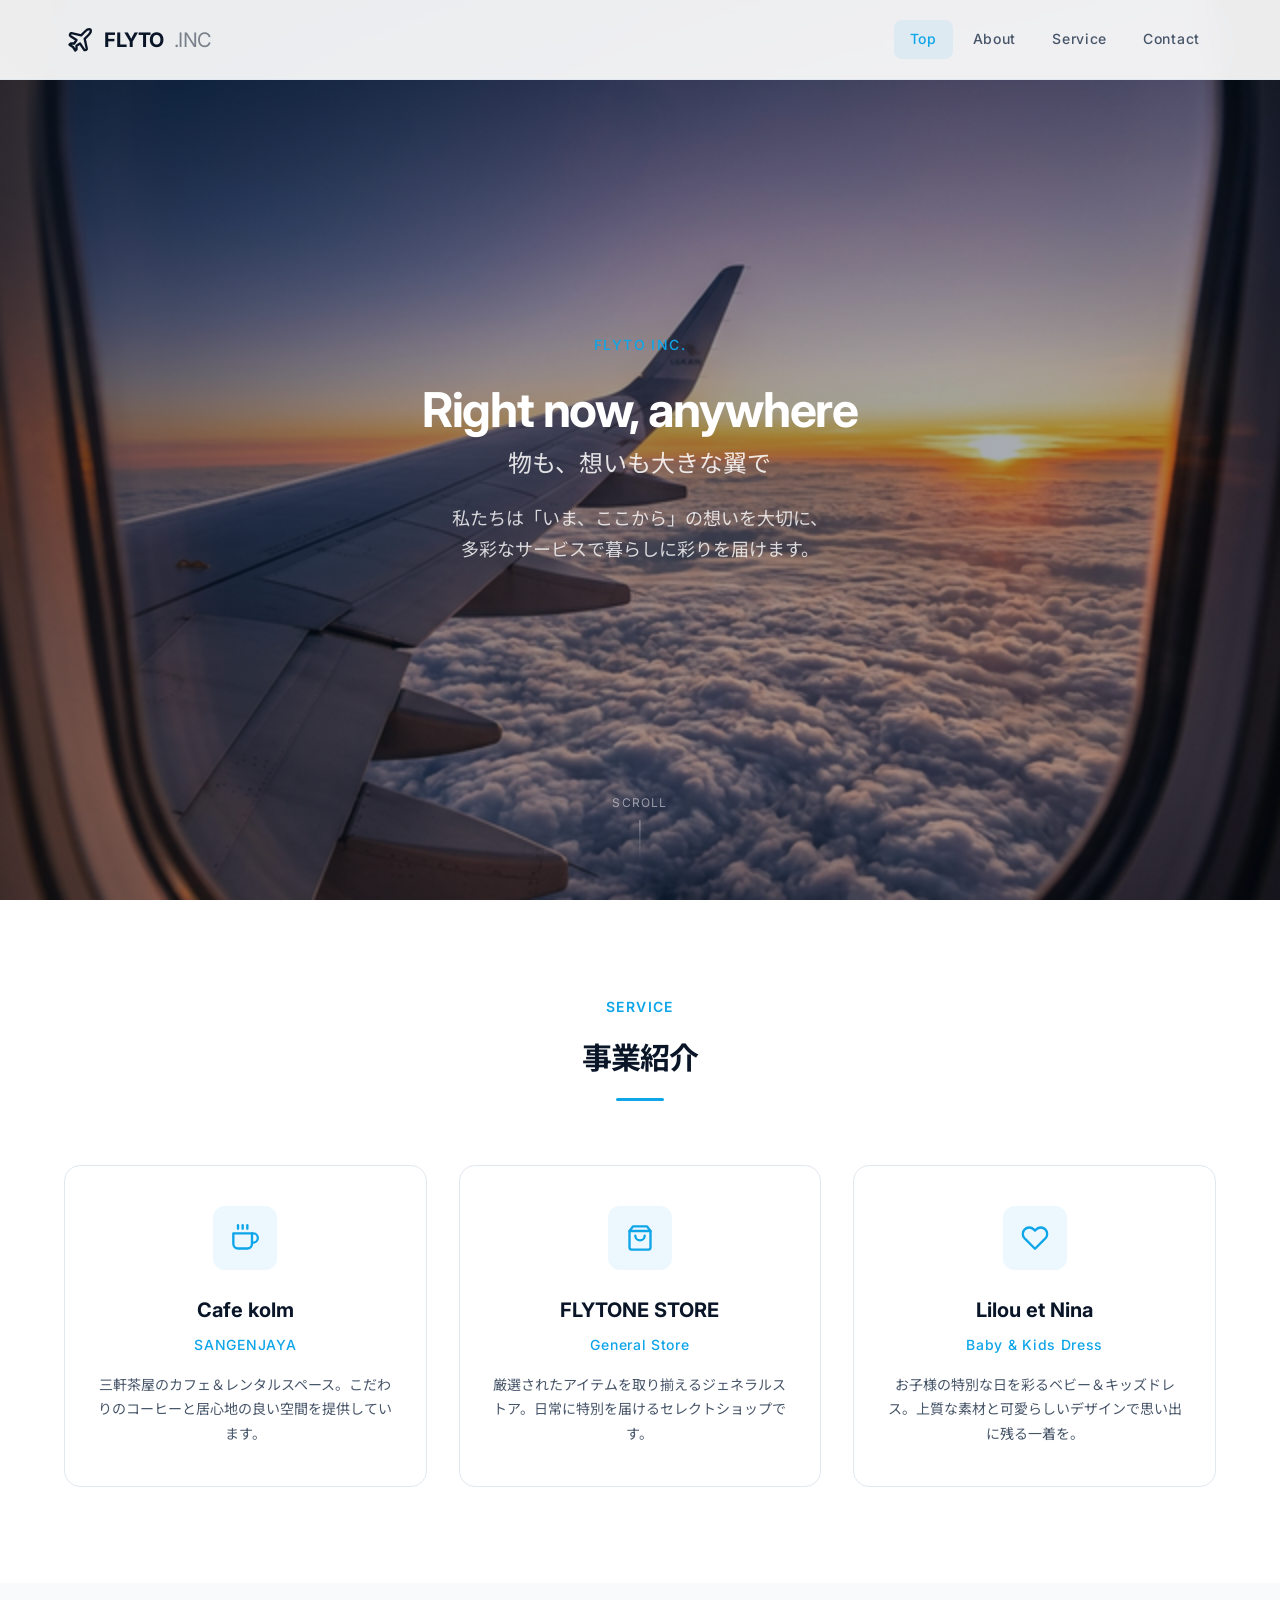
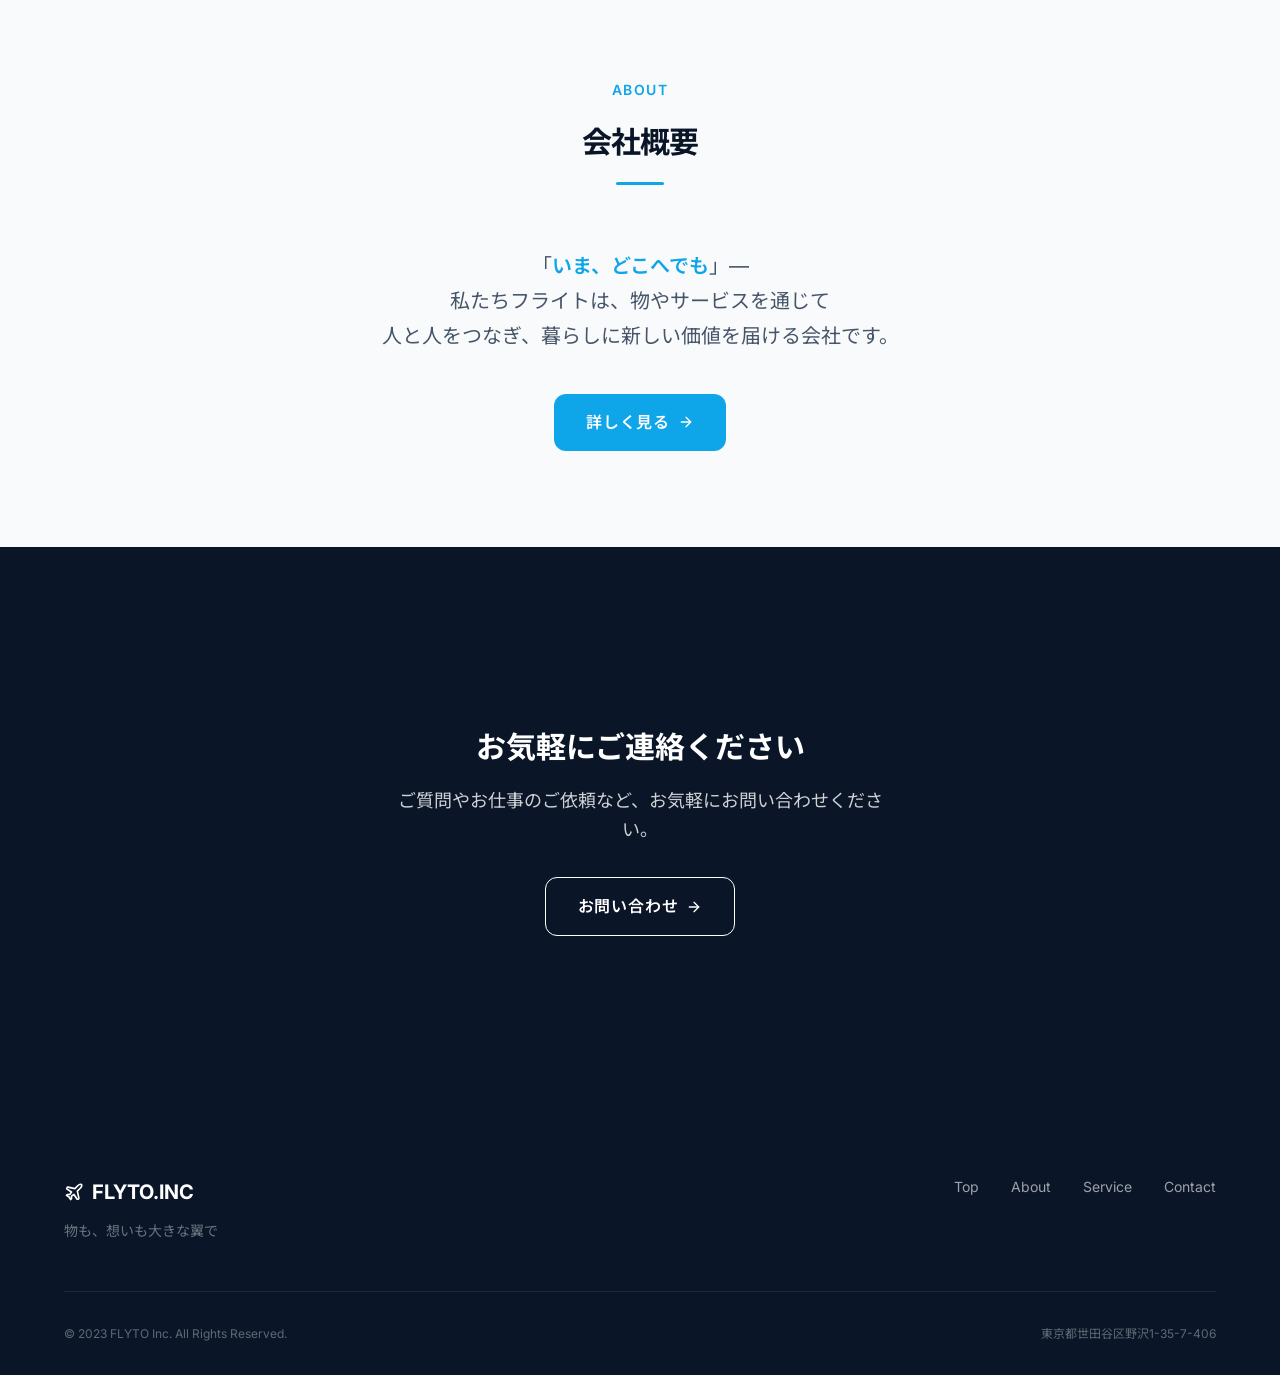
==== index.html @ f24187d3 "Initial commit: FLYTO Inc. corporate site renewal" ====
<!DOCTYPE html>
<html lang="ja">
<head>
  <meta charset="UTF-8">
  <meta name="viewport" content="width=device-width, initial-scale=1.0">
  <title>FLYTO Inc. | 物も、想いも大きな翼で</title>
  <meta name="description" content="株式会社フライト（FLYTO Inc.）の公式サイト。カフェ＆レンタルスペース、ジェネラルストア、ベビー＆キッズドレスなど多彩な事業を展開しています。">
  <meta property="og:title" content="FLYTO Inc. | 物も、想いも大きな翼で">
  <meta property="og:description" content="株式会社フライト（FLYTO Inc.）の公式サイト。多彩な事業を展開する東京のスタートアップ。">
  <meta property="og:type" content="website">
  <meta property="og:url" content="https://flyto.co.jp">
  <link rel="preconnect" href="https://fonts.googleapis.com">
  <link rel="preconnect" href="https://fonts.gstatic.com" crossorigin>
  <link href="https://fonts.googleapis.com/css2?family=Inter:wght@400;500;600;700&family=Noto+Sans+JP:wght@400;500;600;700&display=swap" rel="stylesheet">
  <link rel="stylesheet" href="css/style.css">
</head>
<body>
  <!-- ── Header ── -->
  <header class="header" id="header">
    <div class="header__inner">
      <a href="index.html" class="header__logo" aria-label="FLYTO Inc. ホーム">
        <span class="header__logo-icon">
          <svg viewBox="0 0 24 24" fill="none" stroke="currentColor" stroke-width="2" stroke-linecap="round" stroke-linejoin="round">
            <path d="M17.8 19.2L16 11l3.5-3.5C21 6 21.5 4 21 3c-1-.5-3 0-4.5 1.5L13 8 4.8 6.2c-.5-.1-.9.1-1.1.5l-.3.5c-.2.5-.1 1 .3 1.3L9 12l-2 3H4l-1 1 3 2 2 3 1-1v-3l3-2 3.5 5.3c.3.4.8.5 1.3.3l.5-.2c.4-.3.6-.7.5-1.2z"/>
          </svg>
        </span>
        FLYTO<span style="font-weight: 400; opacity: 0.5; margin-left: 2px">.INC</span>
      </a>
      <nav class="header__nav" id="headerNav">
        <a href="index.html" class="header__nav-link active">Top</a>
        <a href="about.html" class="header__nav-link">About</a>
        <a href="service.html" class="header__nav-link">Service</a>
        <a href="contact.html" class="header__nav-link">Contact</a>
      </nav>
      <button class="header__hamburger" id="hamburger" aria-label="メニューを開く">
        <span></span>
        <span></span>
        <span></span>
      </button>
    </div>
  </header>

  <!-- ── Mobile Nav ── -->
  <nav class="mobile-nav" id="mobileNav">
    <div class="mobile-nav__inner">
      <a href="index.html" class="mobile-nav__link">Top</a>
      <a href="about.html" class="mobile-nav__link">About</a>
      <a href="service.html" class="mobile-nav__link">Service</a>
      <a href="contact.html" class="mobile-nav__link">Contact</a>
    </div>
  </nav>

  <!-- ── Hero ── -->
  <section class="hero" id="hero">
    <div class="hero__bg" style="background-image: url('images/hero-bg.png')"></div>
    <div class="hero__content">
      <p class="hero__tagline">FLYTO Inc.</p>
      <h1 class="hero__title">
        Right now, anywhere
        <span class="hero__title-sub">物も、想いも大きな翼で</span>
      </h1>
      <p class="hero__description">
        私たちは「いま、ここから」の想いを大切に、<br>
        多彩なサービスで暮らしに彩りを届けます。
      </p>
    </div>
    <div class="hero__scroll-indicator">Scroll</div>
  </section>

  <!-- ── Services ── -->
  <section class="section" id="services">
    <div class="container">
      <div class="section-header reveal">
        <p class="section-header__label">Service</p>
        <h2 class="section-header__title">事業紹介</h2>
        <div class="section-header__divider"></div>
      </div>
      <div class="cards-grid">
        <div class="card reveal reveal-delay-1">
          <div class="card__icon">
            <svg viewBox="0 0 24 24" fill="none" stroke="currentColor" stroke-width="2" stroke-linecap="round" stroke-linejoin="round">
              <path d="M18 8h1a4 4 0 0 1 0 8h-1"/>
              <path d="M2 8h16v9a4 4 0 0 1-4 4H6a4 4 0 0 1-4-4V8z"/>
              <line x1="6" y1="1" x2="6" y2="4"/>
              <line x1="10" y1="1" x2="10" y2="4"/>
              <line x1="14" y1="1" x2="14" y2="4"/>
            </svg>
          </div>
          <h3 class="card__title">Cafe kolm</h3>
          <p class="card__subtitle">SANGENJAYA</p>
          <p class="card__description">三軒茶屋のカフェ＆レンタルスペース。こだわりのコーヒーと居心地の良い空間を提供しています。</p>
        </div>
        <div class="card reveal reveal-delay-2">
          <div class="card__icon">
            <svg viewBox="0 0 24 24" fill="none" stroke="currentColor" stroke-width="2" stroke-linecap="round" stroke-linejoin="round">
              <path d="M6 2L3 6v14a2 2 0 0 0 2 2h14a2 2 0 0 0 2-2V6l-3-4z"/>
              <line x1="3" y1="6" x2="21" y2="6"/>
              <path d="M16 10a4 4 0 0 1-8 0"/>
            </svg>
          </div>
          <h3 class="card__title">FLYTONE STORE</h3>
          <p class="card__subtitle">General Store</p>
          <p class="card__description">厳選されたアイテムを取り揃えるジェネラルストア。日常に特別を届けるセレクトショップです。</p>
        </div>
        <div class="card reveal reveal-delay-3">
          <div class="card__icon">
            <svg viewBox="0 0 24 24" fill="none" stroke="currentColor" stroke-width="2" stroke-linecap="round" stroke-linejoin="round">
              <path d="M20.84 4.61a5.5 5.5 0 0 0-7.78 0L12 5.67l-1.06-1.06a5.5 5.5 0 0 0-7.78 7.78l1.06 1.06L12 21.23l7.78-7.78 1.06-1.06a5.5 5.5 0 0 0 0-7.78z"/>
            </svg>
          </div>
          <h3 class="card__title">Lilou et Nina</h3>
          <p class="card__subtitle">Baby &amp; Kids Dress</p>
          <p class="card__description">お子様の特別な日を彩るベビー＆キッズドレス。上質な素材と可愛らしいデザインで思い出に残る一着を。</p>
        </div>
      </div>
    </div>
  </section>

  <!-- ── About Preview ── -->
  <section class="section section--alt" id="about-preview">
    <div class="container">
      <div class="section-header reveal">
        <p class="section-header__label">About</p>
        <h2 class="section-header__title">会社概要</h2>
        <div class="section-header__divider"></div>
      </div>
      <div class="mission reveal">
        <p class="mission__text">
          「<em>いま、どこへでも</em>」—<br>
          私たちフライトは、物やサービスを通じて<br>
          人と人をつなぎ、暮らしに新しい価値を届ける会社です。
        </p>
      </div>
      <div style="text-align: center; margin-top: var(--space-10);" class="reveal">
        <a href="about.html" class="btn btn--primary btn--lg">
          詳しく見る
          <svg viewBox="0 0 24 24" fill="none" stroke="currentColor" stroke-width="2" stroke-linecap="round" stroke-linejoin="round"><line x1="5" y1="12" x2="19" y2="12"/><polyline points="12 5 19 12 12 19"/></svg>
        </a>
      </div>
    </div>
  </section>

  <!-- ── CTA ── -->
  <section class="section section--dark">
    <div class="cta reveal">
      <h2 class="cta__title">お気軽にご連絡ください</h2>
      <p class="cta__description">ご質問やお仕事のご依頼など、お気軽にお問い合わせください。</p>
      <a href="contact.html" class="btn btn--outline btn--lg">
        お問い合わせ
        <svg viewBox="0 0 24 24" fill="none" stroke="currentColor" stroke-width="2" stroke-linecap="round" stroke-linejoin="round"><line x1="5" y1="12" x2="19" y2="12"/><polyline points="12 5 19 12 12 19"/></svg>
      </a>
    </div>
  </section>

  <!-- ── Footer ── -->
  <footer class="footer">
    <div class="container">
      <div class="footer__inner">
        <div class="footer__brand">
          <div class="footer__logo">
            <svg viewBox="0 0 24 24" fill="none" stroke="currentColor" stroke-width="2" stroke-linecap="round" stroke-linejoin="round" style="width:20px;height:20px;">
              <path d="M17.8 19.2L16 11l3.5-3.5C21 6 21.5 4 21 3c-1-.5-3 0-4.5 1.5L13 8 4.8 6.2c-.5-.1-.9.1-1.1.5l-.3.5c-.2.5-.1 1 .3 1.3L9 12l-2 3H4l-1 1 3 2 2 3 1-1v-3l3-2 3.5 5.3c.3.4.8.5 1.3.3l.5-.2c.4-.3.6-.7.5-1.2z"/>
            </svg>
            FLYTO.INC
          </div>
          <p class="footer__tagline">物も、想いも大きな翼で</p>
        </div>
        <nav class="footer__nav">
          <a href="index.html" class="footer__nav-link">Top</a>
          <a href="about.html" class="footer__nav-link">About</a>
          <a href="service.html" class="footer__nav-link">Service</a>
          <a href="contact.html" class="footer__nav-link">Contact</a>
        </nav>
      </div>
      <div class="footer__bottom">
        <p class="footer__copy">&copy; 2023 FLYTO Inc. All Rights Reserved.</p>
        <p class="footer__address">東京都世田谷区野沢1-35-7-406</p>
      </div>
    </div>
  </footer>

  <script src="js/main.js"></script>
</body>
</html>
---- css/style.css ----
:root {
  /* ── Colors ── */
  --color-primary: #0A1628;
  --color-primary-light: #1a2d4a;
  --color-accent: #0EA5E9;
  --color-accent-hover: #38BDF8;
  --color-accent-subtle: rgba(14, 165, 233, 0.08);
  --color-white: #FFFFFF;
  --color-off-white: #F8FAFC;
  --color-gray-50: #F1F5F9;
  --color-gray-100: #E2E8F0;
  --color-gray-200: #CBD5E1;
  --color-gray-400: #94A3B8;
  --color-gray-500: #64748B;
  --color-gray-600: #475569;
  --color-gray-700: #334155;
  --color-gray-800: #1E293B;
  --color-text: #0F172A;
  --color-text-secondary: #475569;
  --color-text-light: #94A3B8;
  --color-border: #E2E8F0;
  --color-overlay: rgba(10, 22, 40, 0.6);

  /* ── Typography ── */
  --font-sans: 'Inter', 'Noto Sans JP', -apple-system, BlinkMacSystemFont, sans-serif;
  --font-display: 'Inter', 'Noto Sans JP', sans-serif;

  --text-xs: 0.75rem;
  --text-sm: 0.875rem;
  --text-base: 1rem;
  --text-lg: 1.125rem;
  --text-xl: 1.25rem;
  --text-2xl: 1.5rem;
  --text-3xl: 1.875rem;
  --text-4xl: 2.25rem;
  --text-5xl: 3rem;
  --text-6xl: 3.75rem;

  --leading-tight: 1.2;
  --leading-normal: 1.6;
  --leading-relaxed: 1.75;

  --tracking-tight: -0.025em;
  --tracking-normal: 0;
  --tracking-wide: 0.05em;
  --tracking-wider: 0.1em;

  /* ── Spacing ── */
  --space-1: 0.25rem;
  --space-2: 0.5rem;
  --space-3: 0.75rem;
  --space-4: 1rem;
  --space-5: 1.25rem;
  --space-6: 1.5rem;
  --space-8: 2rem;
  --space-10: 2.5rem;
  --space-12: 3rem;
  --space-16: 4rem;
  --space-20: 5rem;
  --space-24: 6rem;
  --space-32: 8rem;

  /* ── Layout ── */
  --container-max: 1200px;
  --container-narrow: 800px;
  --header-height: 80px;

  /* ── Effects ── */
  --radius-sm: 4px;
  --radius-md: 8px;
  --radius-lg: 12px;
  --radius-xl: 16px;
  --radius-2xl: 24px;

  --shadow-sm: 0 1px 2px rgba(0, 0, 0, 0.05);
  --shadow-md: 0 4px 6px -1px rgba(0, 0, 0, 0.07), 0 2px 4px -2px rgba(0, 0, 0, 0.05);
  --shadow-lg: 0 10px 15px -3px rgba(0, 0, 0, 0.08), 0 4px 6px -4px rgba(0, 0, 0, 0.04);
  --shadow-xl: 0 20px 25px -5px rgba(0, 0, 0, 0.08), 0 8px 10px -6px rgba(0, 0, 0, 0.04);
  --shadow-card: 0 1px 3px rgba(0, 0, 0, 0.04), 0 8px 24px rgba(0, 0, 0, 0.06);

  --transition-fast: 150ms ease;
  --transition-base: 250ms ease;
  --transition-slow: 400ms ease;
  --transition-smooth: 500ms cubic-bezier(0.4, 0, 0.2, 1);
}

/* ══════════════════════════════════════
   RESET & BASE
   ══════════════════════════════════════ */

*, *::before, *::after {
  box-sizing: border-box;
  margin: 0;
  padding: 0;
}

html {
  scroll-behavior: smooth;
  font-size: 16px;
  -webkit-font-smoothing: antialiased;
  -moz-osx-font-smoothing: grayscale;
}

body {
  font-family: var(--font-sans);
  font-size: var(--text-base);
  line-height: var(--leading-normal);
  color: var(--color-text);
  background-color: var(--color-white);
  overflow-x: hidden;
}

img {
  max-width: 100%;
  height: auto;
  display: block;
}

a {
  color: inherit;
  text-decoration: none;
}

ul, ol {
  list-style: none;
}

button {
  border: none;
  background: none;
  cursor: pointer;
  font-family: inherit;
}

/* ══════════════════════════════════════
   LAYOUT
   ══════════════════════════════════════ */

.container {
  width: 100%;
  max-width: var(--container-max);
  margin: 0 auto;
  padding: 0 var(--space-6);
}

.container--narrow {
  max-width: var(--container-narrow);
}

.section {
  padding: var(--space-24) 0;
}

.section--alt {
  background-color: var(--color-off-white);
}

.section--dark {
  background-color: var(--color-primary);
  color: var(--color-white);
}

/* ══════════════════════════════════════
   HEADER
   ══════════════════════════════════════ */

.header {
  position: fixed;
  top: 0;
  left: 0;
  right: 0;
  z-index: 1000;
  height: var(--header-height);
  background: rgba(255, 255, 255, 0.92);
  backdrop-filter: blur(20px);
  -webkit-backdrop-filter: blur(20px);
  border-bottom: 1px solid var(--color-border);
  transition: background var(--transition-base), box-shadow var(--transition-base);
}

.header.scrolled {
  box-shadow: var(--shadow-md);
}

.header__inner {
  display: flex;
  align-items: center;
  justify-content: space-between;
  height: 100%;
  max-width: var(--container-max);
  margin: 0 auto;
  padding: 0 var(--space-6);
}

.header__logo {
  font-family: var(--font-display);
  font-size: var(--text-xl);
  font-weight: 700;
  color: var(--color-primary);
  letter-spacing: var(--tracking-tight);
  display: flex;
  align-items: center;
  gap: var(--space-2);
}

.header__logo-icon {
  width: 32px;
  height: 32px;
  display: flex;
  align-items: center;
  justify-content: center;
}

.header__logo-icon svg {
  width: 28px;
  height: 28px;
}

.header__nav {
  display: flex;
  align-items: center;
  gap: var(--space-1);
}

.header__nav-link {
  font-size: var(--text-sm);
  font-weight: 500;
  color: var(--color-gray-600);
  padding: var(--space-2) var(--space-4);
  border-radius: var(--radius-md);
  transition: color var(--transition-fast), background-color var(--transition-fast);
  letter-spacing: var(--tracking-wide);
}

.header__nav-link:hover {
  color: var(--color-primary);
  background-color: var(--color-gray-50);
}

.header__nav-link.active {
  color: var(--color-accent);
  background-color: var(--color-accent-subtle);
}

/* Hamburger */
.header__hamburger {
  display: none;
  flex-direction: column;
  justify-content: center;
  align-items: center;
  width: 40px;
  height: 40px;
  gap: 5px;
  border-radius: var(--radius-md);
  transition: background-color var(--transition-fast);
}

.header__hamburger:hover {
  background-color: var(--color-gray-50);
}

.header__hamburger span {
  display: block;
  width: 20px;
  height: 2px;
  background-color: var(--color-primary);
  border-radius: 1px;
  transition: transform var(--transition-base), opacity var(--transition-base);
}

.header__hamburger.open span:nth-child(1) {
  transform: rotate(45deg) translate(2.5px, 2.5px);
}

.header__hamburger.open span:nth-child(2) {
  opacity: 0;
}

.header__hamburger.open span:nth-child(3) {
  transform: rotate(-45deg) translate(2.5px, -2.5px);
}

/* Mobile Nav */
.mobile-nav {
  display: none;
  position: fixed;
  top: var(--header-height);
  left: 0;
  right: 0;
  bottom: 0;
  background: rgba(255, 255, 255, 0.98);
  backdrop-filter: blur(20px);
  -webkit-backdrop-filter: blur(20px);
  z-index: 999;
  opacity: 0;
  visibility: hidden;
  transition: opacity var(--transition-base), visibility var(--transition-base);
}

.mobile-nav.open {
  opacity: 1;
  visibility: visible;
}

.mobile-nav__inner {
  display: flex;
  flex-direction: column;
  padding: var(--space-8) var(--space-6);
  gap: var(--space-2);
}

.mobile-nav__link {
  font-size: var(--text-lg);
  font-weight: 500;
  color: var(--color-gray-700);
  padding: var(--space-4) var(--space-4);
  border-radius: var(--radius-md);
  transition: color var(--transition-fast), background-color var(--transition-fast);
}

.mobile-nav__link:hover {
  color: var(--color-accent);
  background-color: var(--color-gray-50);
}

/* ══════════════════════════════════════
   HERO
   ══════════════════════════════════════ */

.hero {
  position: relative;
  min-height: 100vh;
  display: flex;
  align-items: center;
  justify-content: center;
  overflow: hidden;
  background: var(--color-primary);
}

.hero__bg {
  position: absolute;
  inset: 0;
  background-size: cover;
  background-position: center;
  background-repeat: no-repeat;
  transition: transform 8s ease;
}

.hero__bg::after {
  content: '';
  position: absolute;
  inset: 0;
  background: linear-gradient(
    135deg,
    rgba(10, 22, 40, 0.7) 0%,
    rgba(10, 22, 40, 0.4) 40%,
    rgba(10, 22, 40, 0.3) 100%
  );
}

.hero__content {
  position: relative;
  z-index: 1;
  text-align: center;
  color: var(--color-white);
  padding: var(--space-8);
  max-width: 800px;
}

.hero__tagline {
  font-family: var(--font-display);
  font-size: var(--text-sm);
  font-weight: 500;
  letter-spacing: var(--tracking-wider);
  text-transform: uppercase;
  color: var(--color-accent);
  margin-bottom: var(--space-6);
  opacity: 0;
  transform: translateY(20px);
  animation: fadeInUp 0.8s ease forwards 0.3s;
}

.hero__title {
  font-family: var(--font-display);
  font-size: var(--text-5xl);
  font-weight: 700;
  line-height: var(--leading-tight);
  letter-spacing: var(--tracking-tight);
  margin-bottom: var(--space-6);
  opacity: 0;
  transform: translateY(20px);
  animation: fadeInUp 0.8s ease forwards 0.5s;
}

.hero__title-sub {
  display: block;
  font-size: var(--text-2xl);
  font-weight: 400;
  color: rgba(255, 255, 255, 0.85);
  margin-top: var(--space-3);
  letter-spacing: var(--tracking-normal);
}

.hero__description {
  font-size: var(--text-lg);
  line-height: var(--leading-relaxed);
  color: rgba(255, 255, 255, 0.8);
  max-width: 560px;
  margin: 0 auto;
  opacity: 0;
  transform: translateY(20px);
  animation: fadeInUp 0.8s ease forwards 0.7s;
}

.hero__scroll-indicator {
  position: absolute;
  bottom: var(--space-10);
  left: 50%;
  transform: translateX(-50%);
  display: flex;
  flex-direction: column;
  align-items: center;
  gap: var(--space-2);
  color: rgba(255, 255, 255, 0.5);
  font-size: var(--text-xs);
  letter-spacing: var(--tracking-wider);
  text-transform: uppercase;
  opacity: 0;
  animation: fadeIn 1s ease forwards 1.2s;
}

.hero__scroll-indicator::after {
  content: '';
  width: 1px;
  height: 40px;
  background: linear-gradient(to bottom, rgba(255,255,255,0.5), transparent);
  animation: scrollLine 2s ease infinite;
}

/* ══════════════════════════════════════
   SECTION HEADERS
   ══════════════════════════════════════ */

.section-header {
  text-align: center;
  margin-bottom: var(--space-16);
}

.section-header__label {
  font-size: var(--text-sm);
  font-weight: 600;
  letter-spacing: var(--tracking-wider);
  text-transform: uppercase;
  color: var(--color-accent);
  margin-bottom: var(--space-4);
}

.section-header__title {
  font-family: var(--font-display);
  font-size: var(--text-3xl);
  font-weight: 700;
  letter-spacing: var(--tracking-tight);
  color: var(--color-primary);
  margin-bottom: var(--space-4);
}

.section--dark .section-header__title {
  color: var(--color-white);
}

.section-header__divider {
  width: 48px;
  height: 3px;
  background: var(--color-accent);
  border-radius: 2px;
  margin: 0 auto;
}

/* ══════════════════════════════════════
   CARDS
   ══════════════════════════════════════ */

.cards-grid {
  display: grid;
  grid-template-columns: repeat(3, 1fr);
  gap: var(--space-8);
}

.card {
  background: var(--color-white);
  border-radius: var(--radius-xl);
  padding: var(--space-10) var(--space-8);
  text-align: center;
  border: 1px solid var(--color-border);
  transition: transform var(--transition-smooth), box-shadow var(--transition-smooth), border-color var(--transition-smooth);
  position: relative;
  overflow: hidden;
}

.card::before {
  content: '';
  position: absolute;
  top: 0;
  left: 0;
  right: 0;
  height: 3px;
  background: linear-gradient(90deg, var(--color-accent), var(--color-accent-hover));
  transform: scaleX(0);
  transition: transform var(--transition-smooth);
}

.card:hover {
  transform: translateY(-4px);
  box-shadow: var(--shadow-xl);
  border-color: transparent;
}

.card:hover::before {
  transform: scaleX(1);
}

.card__icon {
  width: 64px;
  height: 64px;
  margin: 0 auto var(--space-6);
  display: flex;
  align-items: center;
  justify-content: center;
  background: var(--color-accent-subtle);
  border-radius: var(--radius-lg);
  color: var(--color-accent);
  transition: background-color var(--transition-base), transform var(--transition-base);
}

.card:hover .card__icon {
  background: var(--color-accent);
  color: var(--color-white);
  transform: scale(1.05);
}

.card__icon svg {
  width: 28px;
  height: 28px;
}

.card__title {
  font-family: var(--font-display);
  font-size: var(--text-xl);
  font-weight: 700;
  color: var(--color-primary);
  margin-bottom: var(--space-2);
}

.card__subtitle {
  font-size: var(--text-sm);
  color: var(--color-accent);
  font-weight: 500;
  margin-bottom: var(--space-4);
  letter-spacing: var(--tracking-wide);
}

.card__description {
  font-size: var(--text-sm);
  line-height: var(--leading-relaxed);
  color: var(--color-text-secondary);
}

/* ══════════════════════════════════════
   COMPANY INFO TABLE
   ══════════════════════════════════════ */

.info-table {
  width: 100%;
  max-width: var(--container-narrow);
  margin: 0 auto;
}

.info-table__row {
  display: flex;
  border-bottom: 1px solid var(--color-border);
  padding: var(--space-5) 0;
  align-items: baseline;
}

.info-table__label {
  flex: 0 0 180px;
  font-size: var(--text-sm);
  font-weight: 600;
  color: var(--color-primary);
  letter-spacing: var(--tracking-wide);
}

.info-table__value {
  flex: 1;
  font-size: var(--text-base);
  color: var(--color-text-secondary);
  line-height: var(--leading-relaxed);
}

/* ══════════════════════════════════════
   CTA SECTION
   ══════════════════════════════════════ */

.cta {
  text-align: center;
  padding: var(--space-20) var(--space-6);
}

.cta__title {
  font-family: var(--font-display);
  font-size: var(--text-3xl);
  font-weight: 700;
  color: var(--color-white);
  margin-bottom: var(--space-4);
}

.cta__description {
  font-size: var(--text-lg);
  color: rgba(255, 255, 255, 0.8);
  margin-bottom: var(--space-8);
  max-width: 500px;
  margin-left: auto;
  margin-right: auto;
}

.btn {
  display: inline-flex;
  align-items: center;
  gap: var(--space-2);
  font-size: var(--text-sm);
  font-weight: 600;
  padding: var(--space-3) var(--space-6);
  border-radius: var(--radius-md);
  transition: all var(--transition-base);
  letter-spacing: var(--tracking-wide);
}

.btn--primary {
  background: var(--color-accent);
  color: var(--color-white);
}

.btn--primary:hover {
  background: var(--color-accent-hover);
  transform: translateY(-1px);
  box-shadow: 0 4px 12px rgba(14, 165, 233, 0.35);
}

.btn--outline {
  border: 1.5px solid var(--color-white);
  color: var(--color-white);
}

.btn--outline:hover {
  background: var(--color-white);
  color: var(--color-primary);
}

.btn--lg {
  font-size: var(--text-base);
  padding: var(--space-4) var(--space-8);
  border-radius: var(--radius-lg);
}

.btn svg {
  width: 16px;
  height: 16px;
}

/* ══════════════════════════════════════
   CONTACT FORM
   ══════════════════════════════════════ */

.contact-form {
  max-width: var(--container-narrow);
  margin: 0 auto;
}

.form-group {
  margin-bottom: var(--space-6);
}

.form-group__label {
  display: block;
  font-size: var(--text-sm);
  font-weight: 600;
  color: var(--color-primary);
  margin-bottom: var(--space-2);
}

.form-group__label .required {
  color: #EF4444;
  margin-left: var(--space-1);
}

.form-group__input,
.form-group__textarea {
  width: 100%;
  padding: var(--space-3) var(--space-4);
  font-family: var(--font-sans);
  font-size: var(--text-base);
  color: var(--color-text);
  background: var(--color-white);
  border: 1.5px solid var(--color-border);
  border-radius: var(--radius-md);
  transition: border-color var(--transition-fast), box-shadow var(--transition-fast);
  outline: none;
}

.form-group__input:focus,
.form-group__textarea:focus {
  border-color: var(--color-accent);
  box-shadow: 0 0 0 3px rgba(14, 165, 233, 0.12);
}

.form-group__textarea {
  resize: vertical;
  min-height: 160px;
}

/* ══════════════════════════════════════
   FOOTER
   ══════════════════════════════════════ */

.footer {
  background: var(--color-primary);
  color: rgba(255, 255, 255, 0.6);
  padding: var(--space-16) 0 var(--space-8);
}

.footer__inner {
  display: flex;
  justify-content: space-between;
  align-items: flex-start;
  margin-bottom: var(--space-12);
}

.footer__brand {
  flex: 0 0 auto;
}

.footer__logo {
  font-family: var(--font-display);
  font-size: var(--text-xl);
  font-weight: 700;
  color: var(--color-white);
  margin-bottom: var(--space-3);
  display: flex;
  align-items: center;
  gap: var(--space-2);
}

.footer__logo svg {
  width: 24px;
  height: 24px;
}

.footer__tagline {
  font-size: var(--text-sm);
  color: rgba(255, 255, 255, 0.4);
}

.footer__nav {
  display: flex;
  gap: var(--space-8);
}

.footer__nav-link {
  font-size: var(--text-sm);
  color: rgba(255, 255, 255, 0.6);
  transition: color var(--transition-fast);
}

.footer__nav-link:hover {
  color: var(--color-white);
}

.footer__bottom {
  border-top: 1px solid rgba(255, 255, 255, 0.08);
  padding-top: var(--space-8);
  display: flex;
  justify-content: space-between;
  align-items: center;
}

.footer__copy {
  font-size: var(--text-xs);
  color: rgba(255, 255, 255, 0.35);
}

.footer__address {
  font-size: var(--text-xs);
  color: rgba(255, 255, 255, 0.35);
}

/* ══════════════════════════════════════
   PAGE HEADER (inner pages)
   ══════════════════════════════════════ */

.page-header {
  padding-top: calc(var(--header-height) + var(--space-20));
  padding-bottom: var(--space-16);
  background: var(--color-primary);
  color: var(--color-white);
  text-align: center;
  position: relative;
  overflow: hidden;
}

.page-header::before {
  content: '';
  position: absolute;
  top: -50%;
  right: -20%;
  width: 600px;
  height: 600px;
  border-radius: 50%;
  background: radial-gradient(circle, rgba(14, 165, 233, 0.08) 0%, transparent 70%);
  pointer-events: none;
}

.page-header__label {
  font-size: var(--text-sm);
  font-weight: 500;
  letter-spacing: var(--tracking-wider);
  text-transform: uppercase;
  color: var(--color-accent);
  margin-bottom: var(--space-4);
}

.page-header__title {
  font-family: var(--font-display);
  font-size: var(--text-4xl);
  font-weight: 700;
  letter-spacing: var(--tracking-tight);
}

/* ══════════════════════════════════════
   MISSION SECTION
   ══════════════════════════════════════ */

.mission {
  text-align: center;
  max-width: var(--container-narrow);
  margin: 0 auto;
}

.mission__text {
  font-size: var(--text-xl);
  line-height: var(--leading-relaxed);
  color: var(--color-text-secondary);
}

.mission__text em {
  font-style: normal;
  color: var(--color-accent);
  font-weight: 600;
}

/* ══════════════════════════════════════
   SCROLL ANIMATIONS
   ══════════════════════════════════════ */

.reveal {
  opacity: 0;
  transform: translateY(30px);
  transition: opacity 0.6s ease, transform 0.6s ease;
}

.reveal.visible {
  opacity: 1;
  transform: translateY(0);
}

.reveal-delay-1 { transition-delay: 0.1s; }
.reveal-delay-2 { transition-delay: 0.2s; }
.reveal-delay-3 { transition-delay: 0.3s; }

/* ══════════════════════════════════════
   KEYFRAMES
   ══════════════════════════════════════ */

@keyframes fadeInUp {
  to {
    opacity: 1;
    transform: translateY(0);
  }
}

@keyframes fadeIn {
  to { opacity: 1; }
}

@keyframes scrollLine {
  0% { transform: scaleY(0); transform-origin: top; }
  50% { transform: scaleY(1); transform-origin: top; }
  51% { transform: scaleY(1); transform-origin: bottom; }
  100% { transform: scaleY(0); transform-origin: bottom; }
}

/* ══════════════════════════════════════
   RESPONSIVE
   ══════════════════════════════════════ */

@media (max-width: 768px) {
  :root {
    --header-height: 64px;
  }

  .header__nav {
    display: none;
  }

  .header__hamburger {
    display: flex;
  }

  .mobile-nav {
    display: block;
  }

  .hero__title {
    font-size: var(--text-3xl);
  }

  .hero__title-sub {
    font-size: var(--text-lg);
  }

  .hero__description {
    font-size: var(--text-base);
  }

  .cards-grid {
    grid-template-columns: 1fr;
    gap: var(--space-6);
  }

  .section {
    padding: var(--space-16) 0;
  }

  .section-header {
    margin-bottom: var(--space-10);
  }

  .section-header__title {
    font-size: var(--text-2xl);
  }

  .info-table__row {
    flex-direction: column;
    gap: var(--space-1);
  }

  .info-table__label {
    flex: none;
  }

  .footer__inner {
    flex-direction: column;
    gap: var(--space-8);
  }

  .footer__nav {
    flex-wrap: wrap;
    gap: var(--space-4) var(--space-6);
  }

  .footer__bottom {
    flex-direction: column;
    gap: var(--space-3);
    text-align: center;
  }

  .page-header {
    padding-top: calc(var(--header-height) + var(--space-12));
    padding-bottom: var(--space-10);
  }

  .page-header__title {
    font-size: var(--text-3xl);
  }

  .cta__title {
    font-size: var(--text-2xl);
  }
}

@media (max-width: 480px) {
  .container {
    padding: 0 var(--space-4);
  }

  .hero__content {
    padding: var(--space-4);
  }

  .hero__title {
    font-size: var(--text-2xl);
  }

  .card {
    padding: var(--space-8) var(--space-6);
  }
}
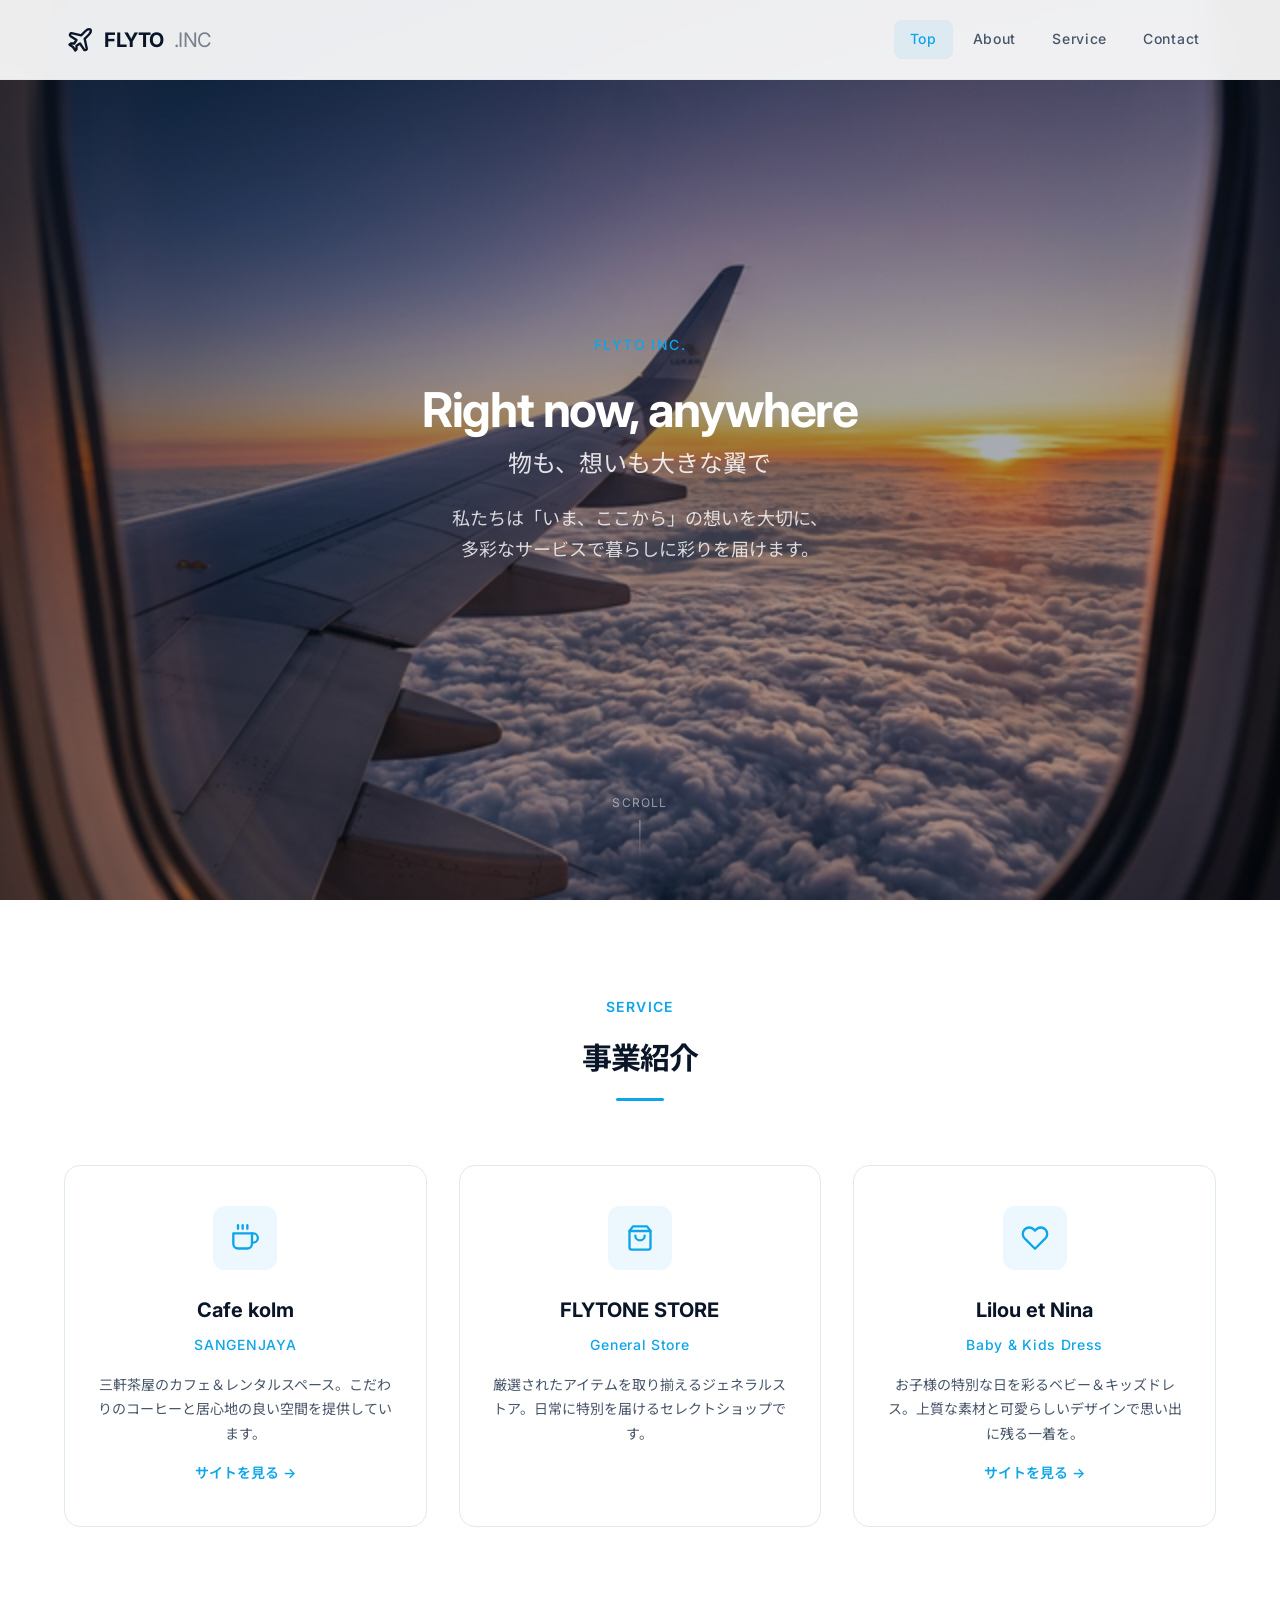
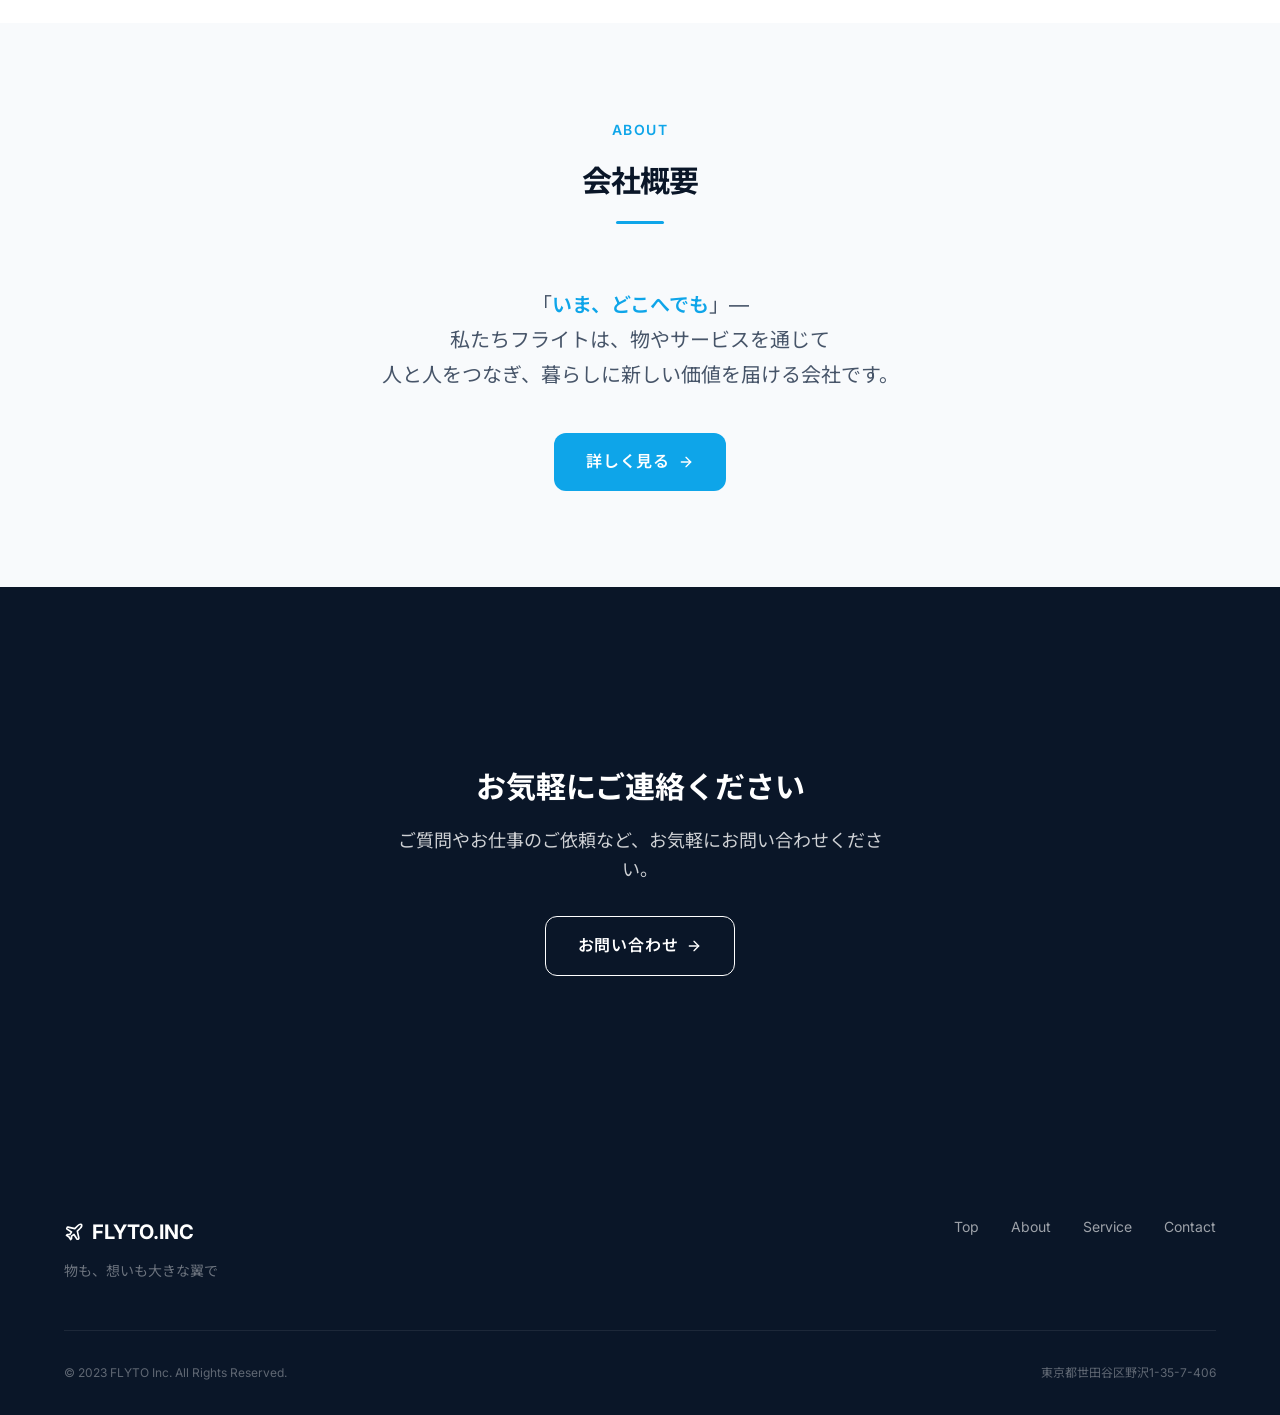
==== commit e53af9bb: "Add external links to Cafe kolm and Lilou et Nina service cards Co-Authored-By: Claude Sonnet 4.6 <n" ====
--- a/index.html
+++ b/index.html
@@ -89,6 +89,7 @@
           <h3 class="card__title">Cafe kolm</h3>
           <p class="card__subtitle">SANGENJAYA</p>
           <p class="card__description">三軒茶屋のカフェ＆レンタルスペース。こだわりのコーヒーと居心地の良い空間を提供しています。</p>
+          <a href="https://kolm.jp/" target="_blank" rel="noopener noreferrer" class="card__link">サイトを見る →</a>
         </div>
         <div class="card reveal reveal-delay-2">
           <div class="card__icon">
@@ -111,6 +112,7 @@
           <h3 class="card__title">Lilou et Nina</h3>
           <p class="card__subtitle">Baby &amp; Kids Dress</p>
           <p class="card__description">お子様の特別な日を彩るベビー＆キッズドレス。上質な素材と可愛らしいデザインで思い出に残る一着を。</p>
+          <a href="https://lilouetnina.fashionstore.jp/" target="_blank" rel="noopener noreferrer" class="card__link">サイトを見る →</a>
         </div>
       </div>
     </div>
--- a/css/style.css
+++ b/css/style.css
@@ -565,6 +565,20 @@
   color: var(--color-text-secondary);
 }
 
+.card__link {
+  display: inline-block;
+  margin-top: 1rem;
+  font-size: var(--text-sm);
+  font-weight: 600;
+  color: var(--color-accent);
+  text-decoration: none;
+  transition: opacity 0.2s;
+}
+
+.card__link:hover {
+  opacity: 0.7;
+}
+
 /* ══════════════════════════════════════
    COMPANY INFO TABLE
    ══════════════════════════════════════ */
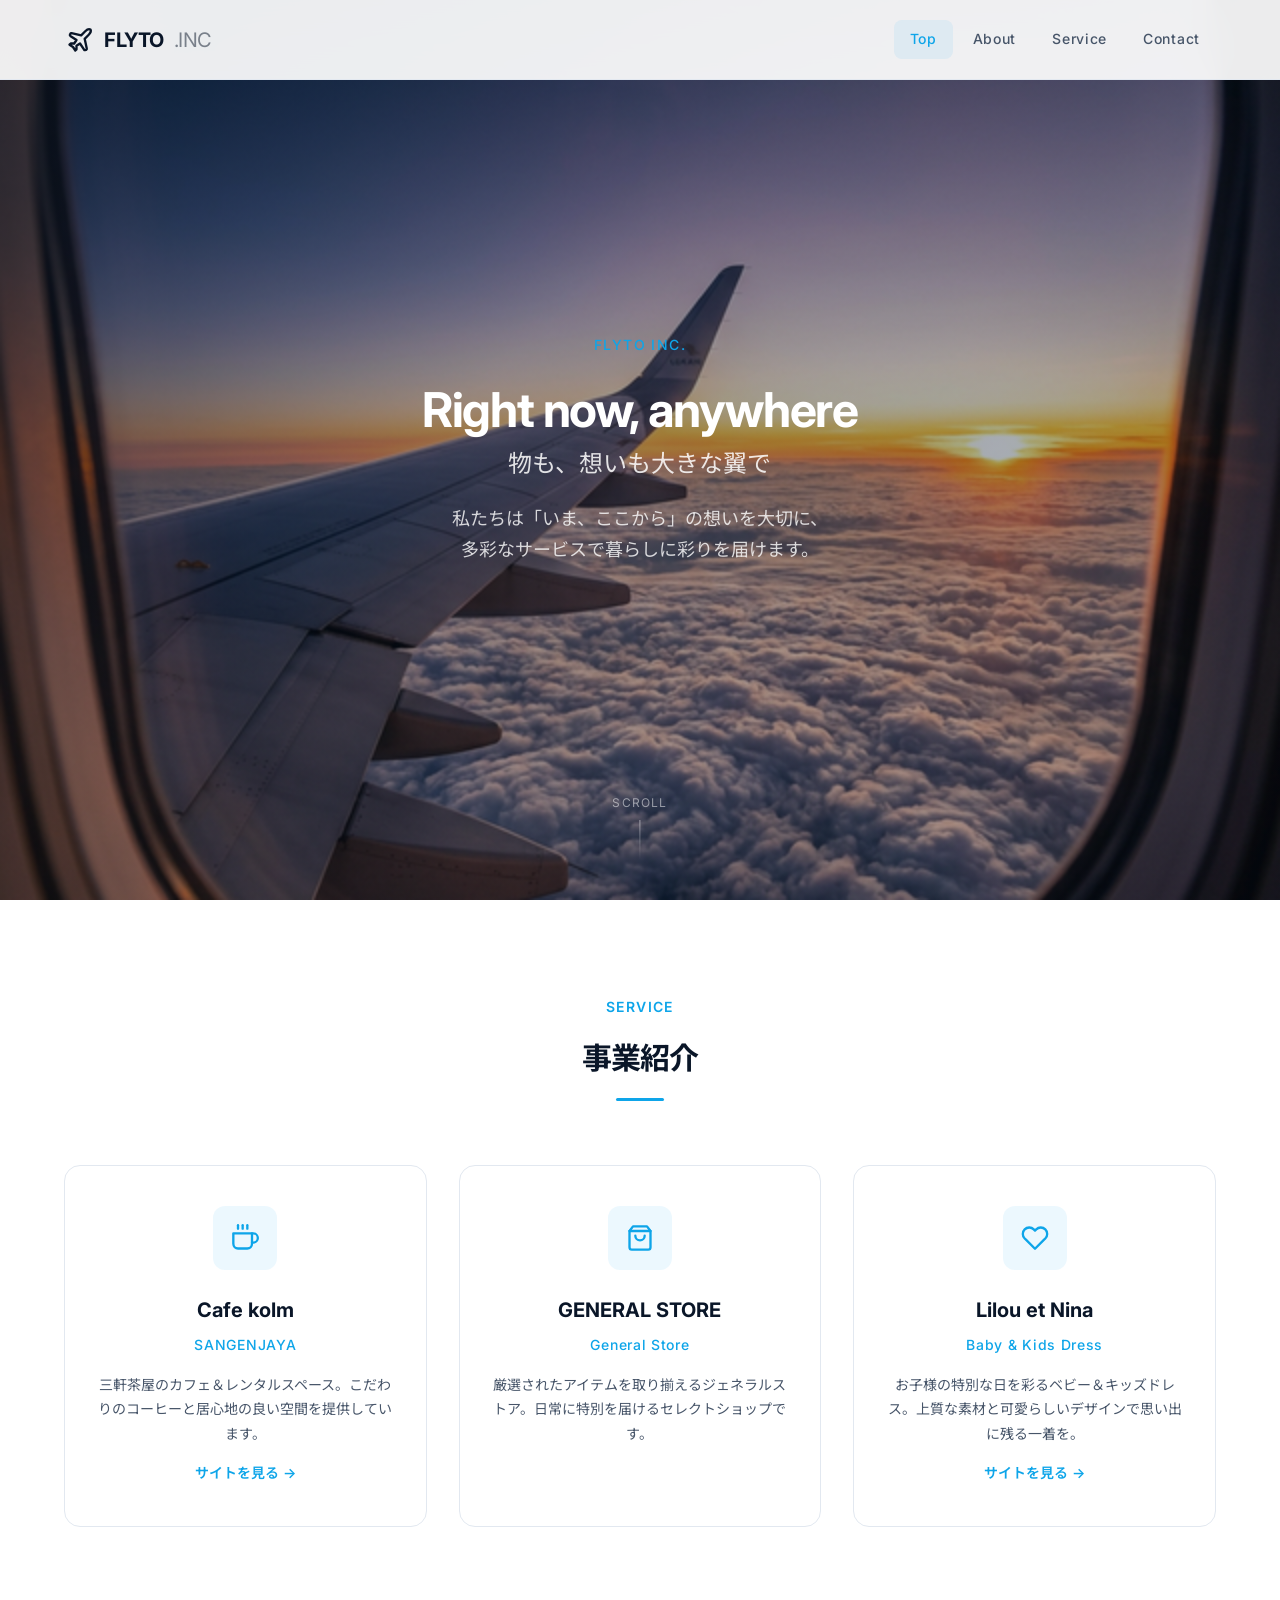
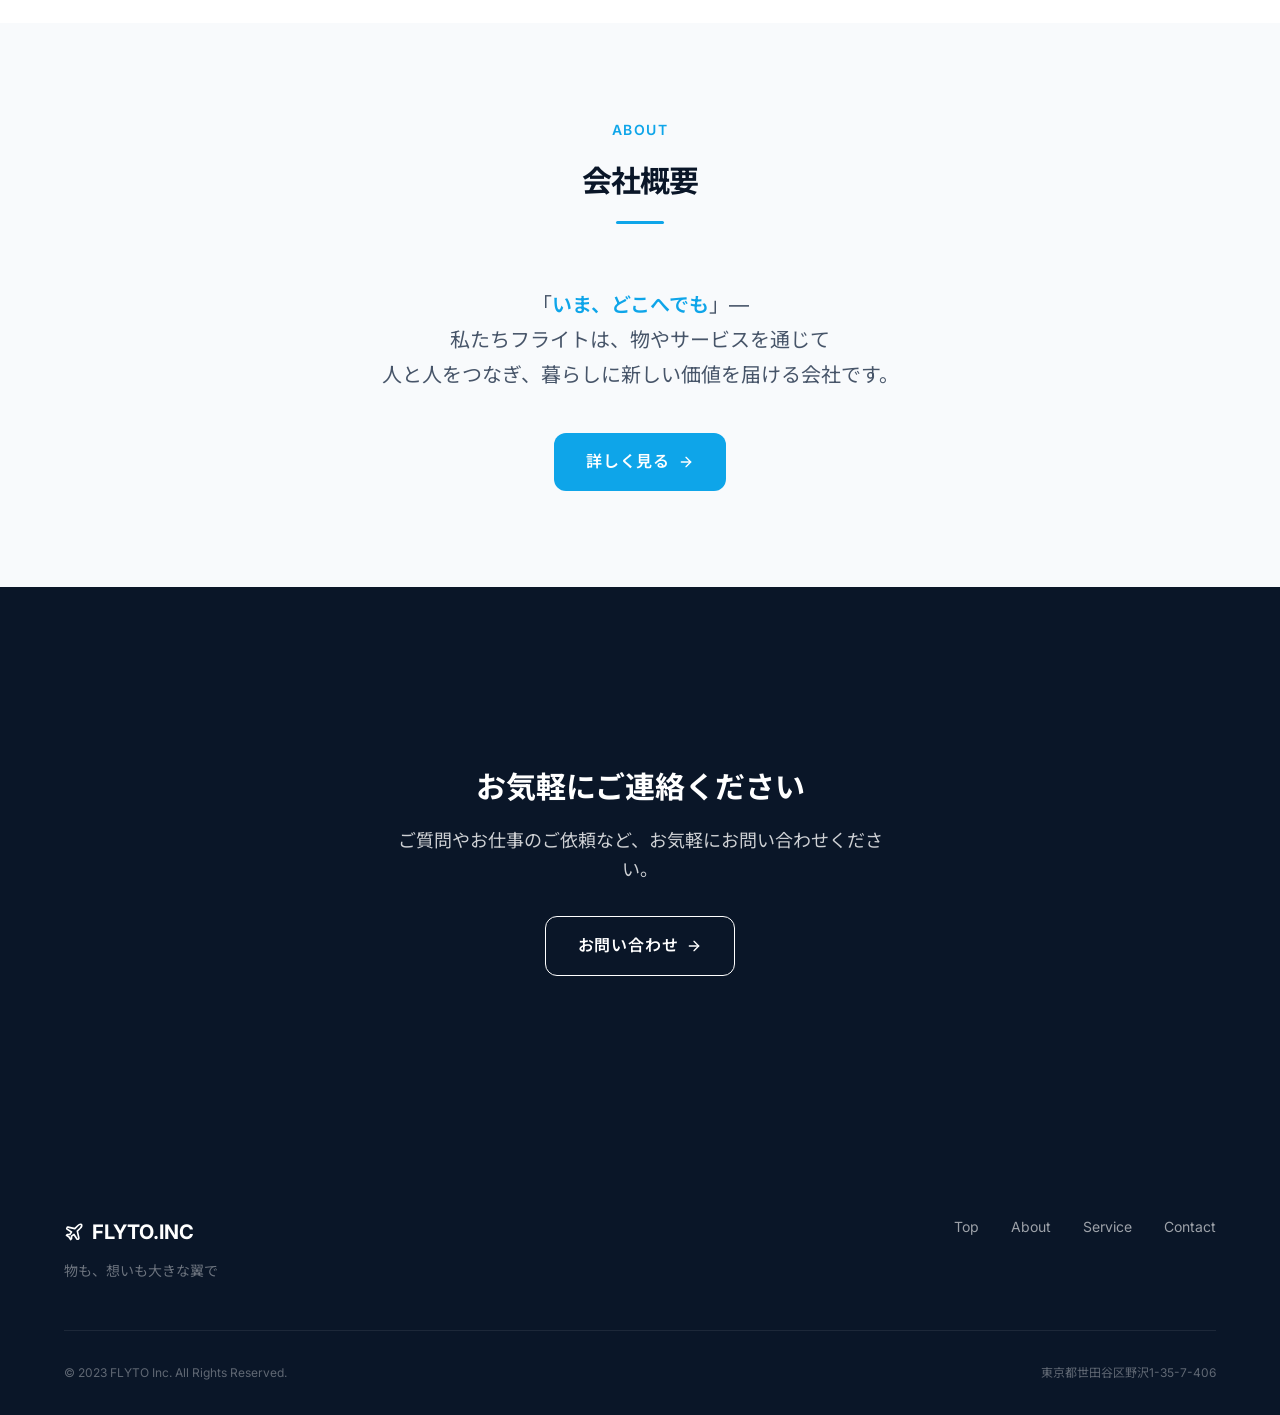
==== commit c72f0762: "Rename FLYTONE STORE to GENERAL STORE Co-Authored-By: Claude Sonnet 4.6 <noreply@anthropic.com>" ====
--- a/index.html
+++ b/index.html
@@ -99,7 +99,7 @@
               <path d="M16 10a4 4 0 0 1-8 0"/>
             </svg>
           </div>
-          <h3 class="card__title">FLYTONE STORE</h3>
+          <h3 class="card__title">GENERAL STORE</h3>
           <p class="card__subtitle">General Store</p>
           <p class="card__description">厳選されたアイテムを取り揃えるジェネラルストア。日常に特別を届けるセレクトショップです。</p>
         </div>
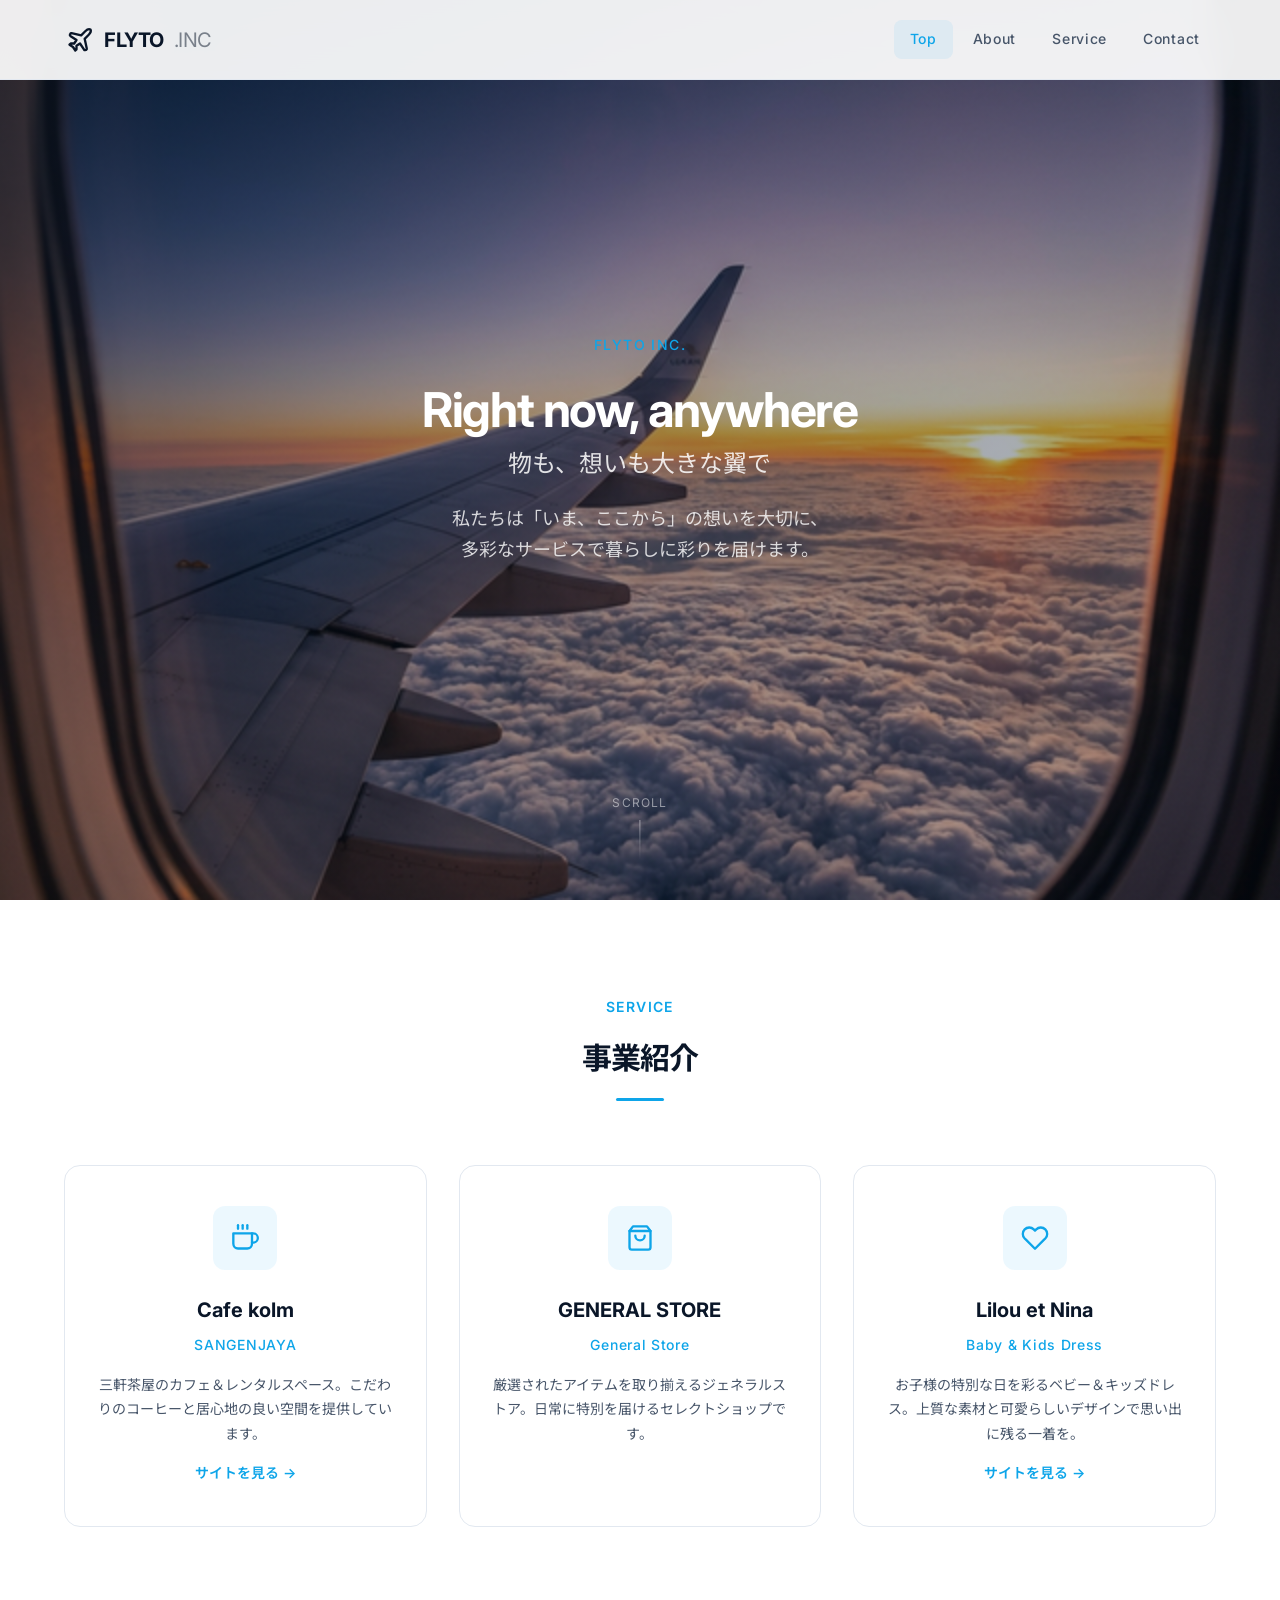
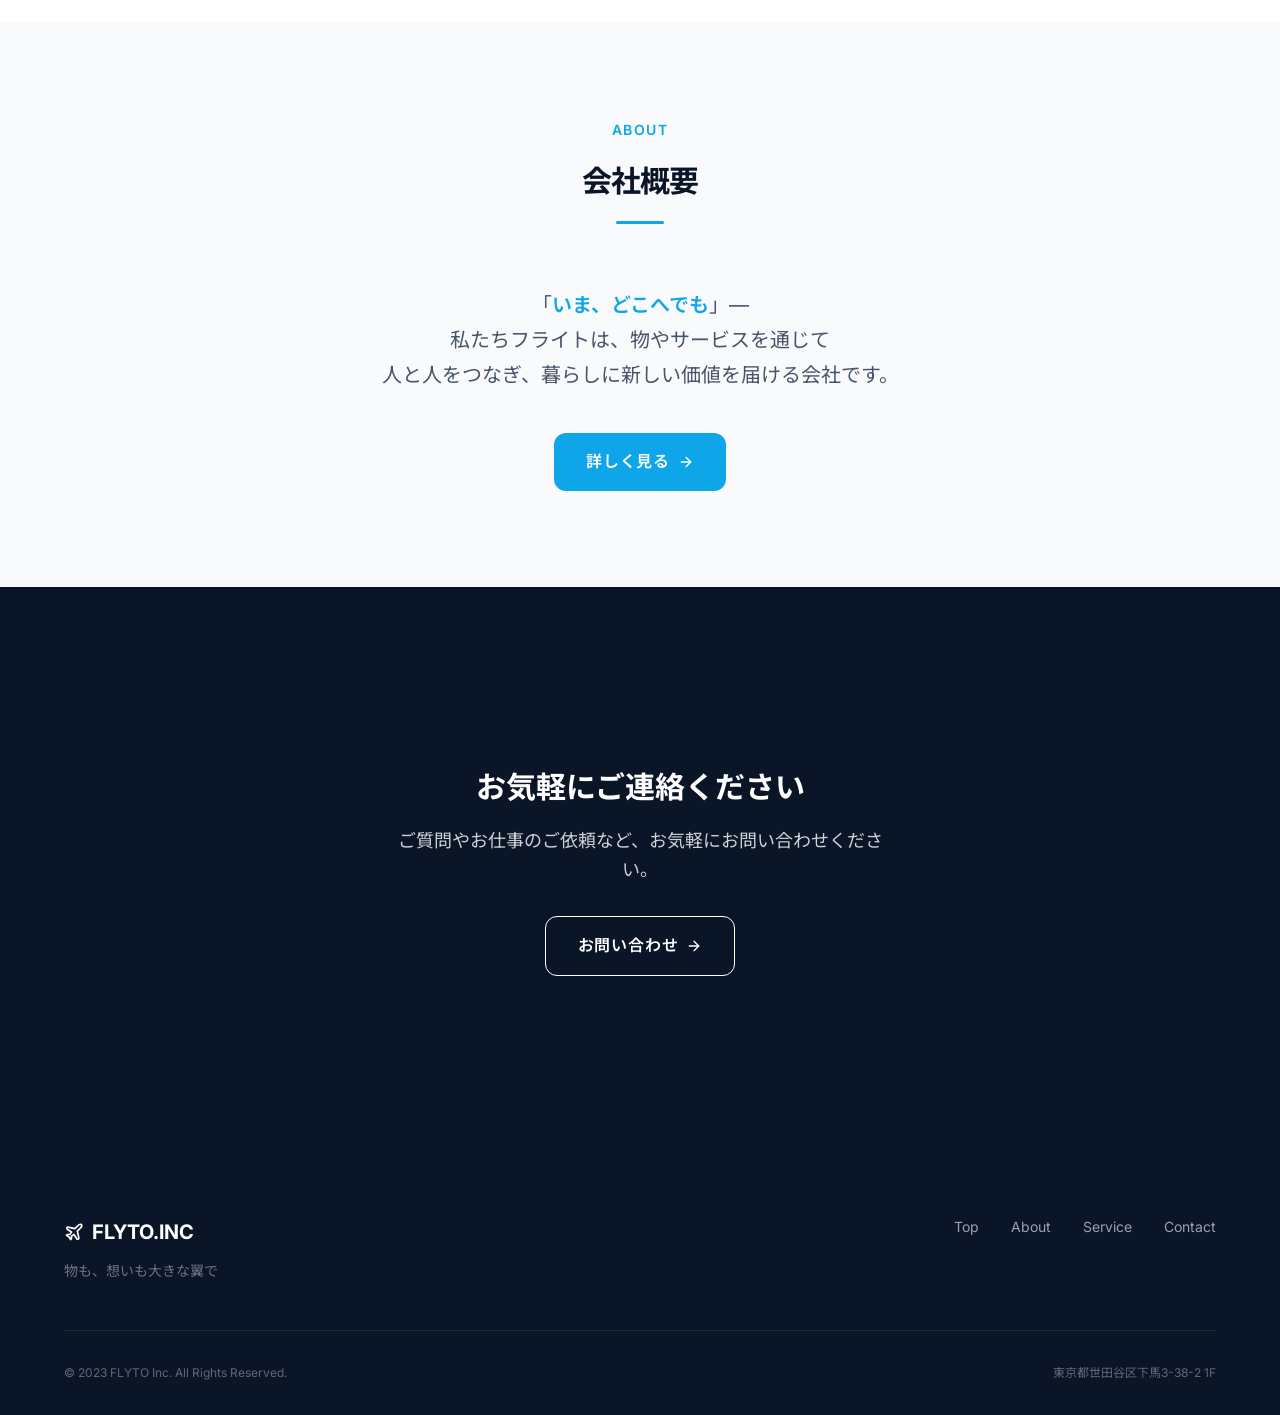
==== commit 87c6c078: "Update company address to 東京都世田谷区下馬3-38-2 1F (all pages)" ====
--- a/index.html
+++ b/index.html
@@ -9,6 +9,7 @@
   <meta property="og:description" content="株式会社フライト（FLYTO Inc.）の公式サイト。多彩な事業を展開する東京のスタートアップ。">
   <meta property="og:type" content="website">
   <meta property="og:url" content="https://flyto.co.jp">
+  <link rel="icon" type="image/svg+xml" href="favicon.svg">
   <link rel="preconnect" href="https://fonts.googleapis.com">
   <link rel="preconnect" href="https://fonts.gstatic.com" crossorigin>
   <link href="https://fonts.googleapis.com/css2?family=Inter:wght@400;500;600;700&family=Noto+Sans+JP:wght@400;500;600;700&display=swap" rel="stylesheet">
@@ -176,7 +177,7 @@
       </div>
       <div class="footer__bottom">
         <p class="footer__copy">&copy; 2023 FLYTO Inc. All Rights Reserved.</p>
-        <p class="footer__address">東京都世田谷区野沢1-35-7-406</p>
+        <p class="footer__address">東京都世田谷区下馬3-38-2 1F</p>
       </div>
     </div>
   </footer>
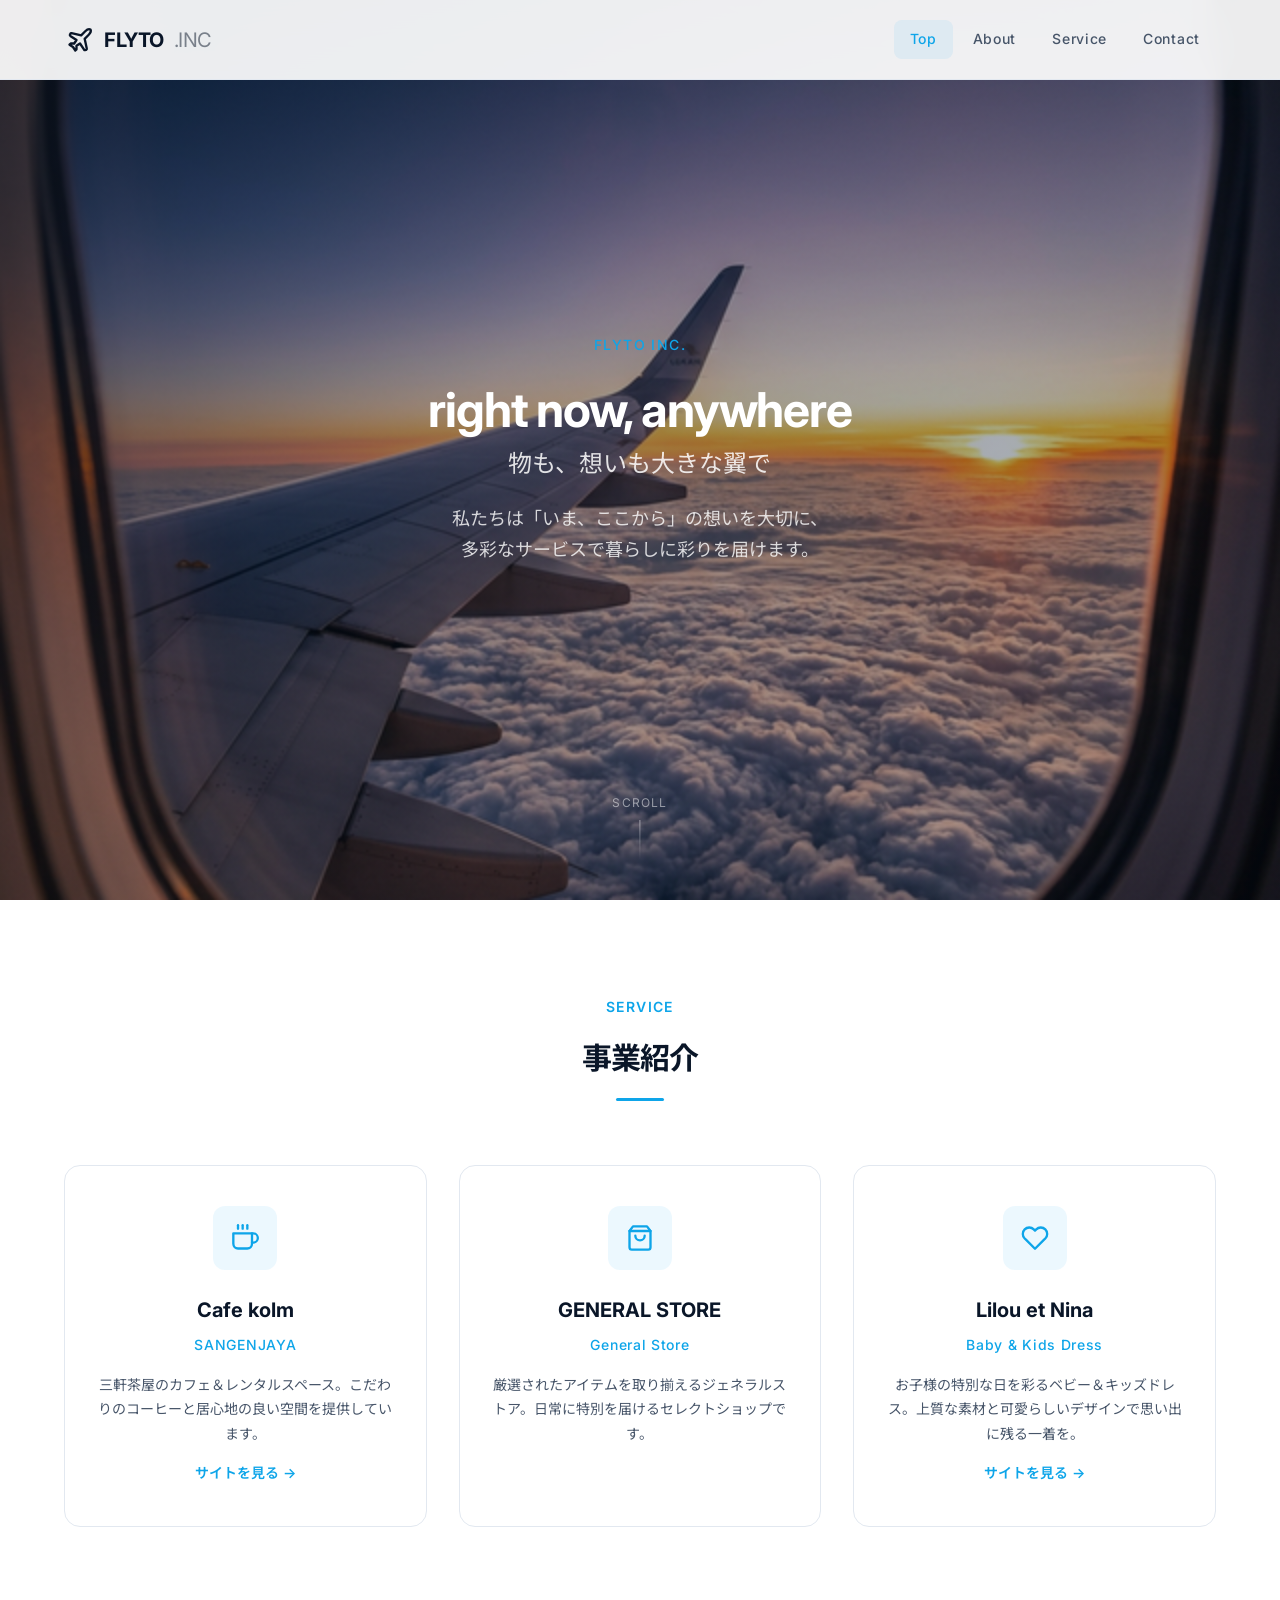
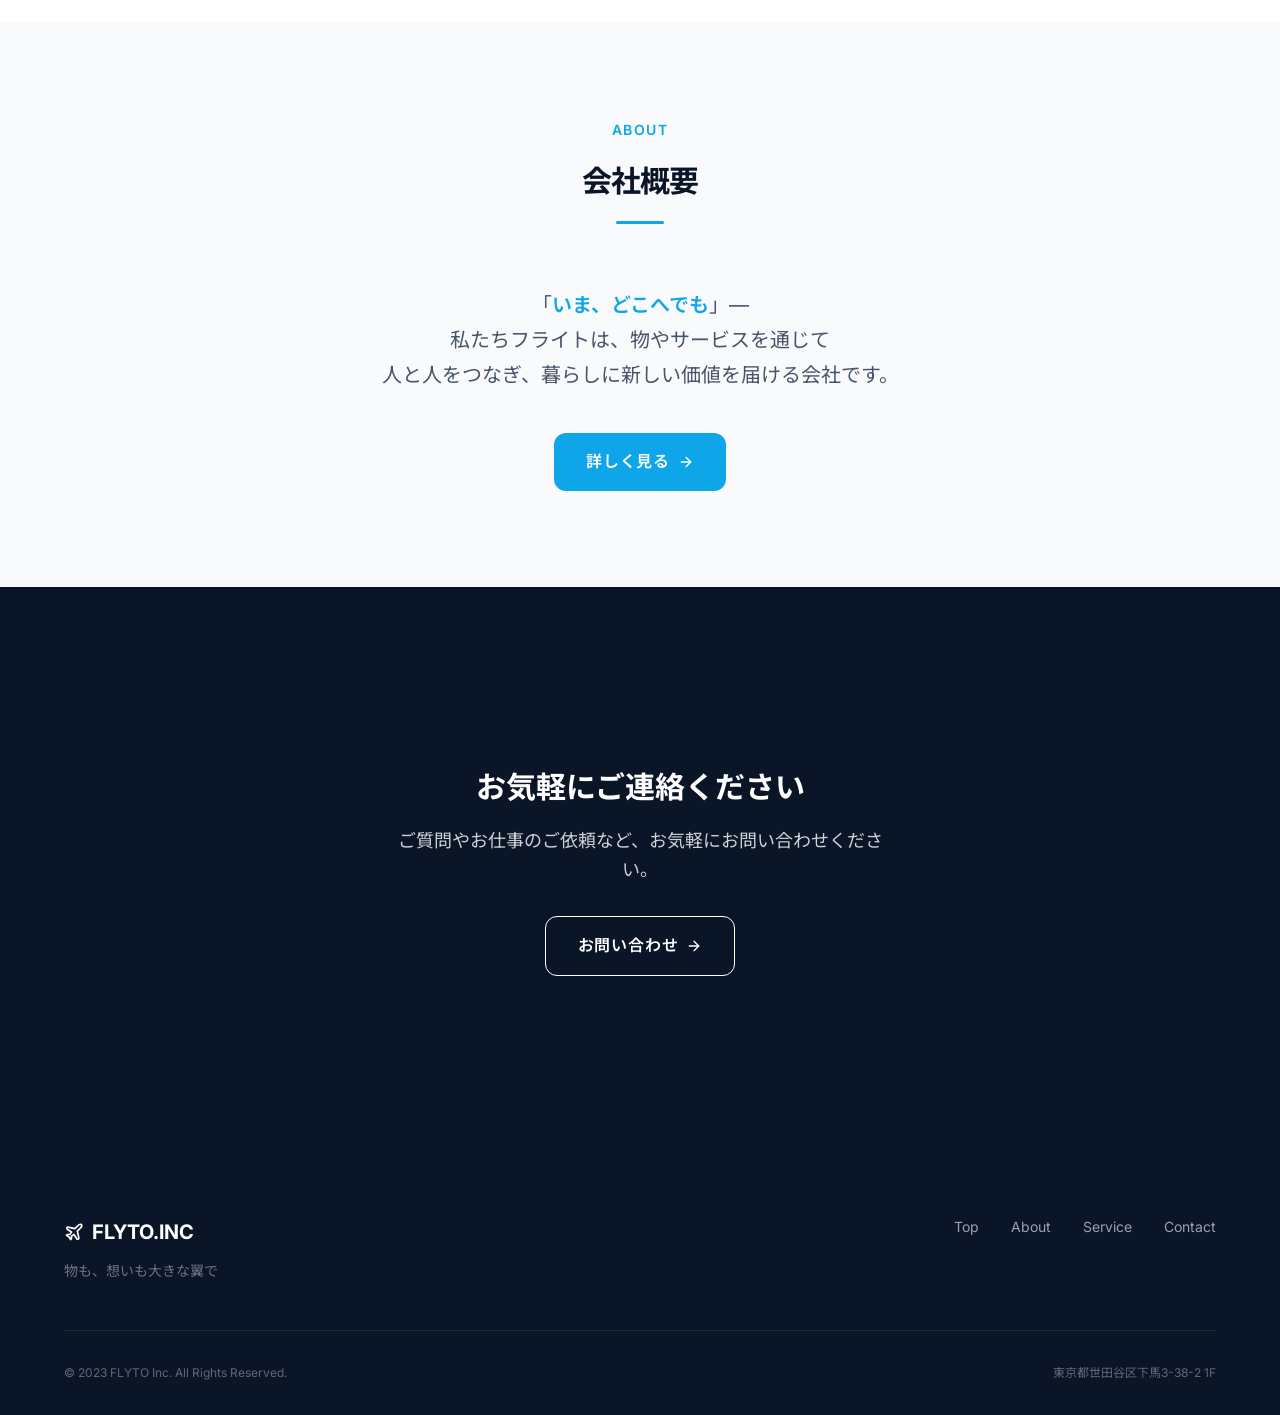
==== commit a133d4b2: "Fix hero heading: lowercase 'right now, anywhere'" ====
--- a/index.html
+++ b/index.html
@@ -57,7 +57,7 @@
     <div class="hero__content">
       <p class="hero__tagline">FLYTO Inc.</p>
       <h1 class="hero__title">
-        Right now, anywhere
+        right now, anywhere
         <span class="hero__title-sub">物も、想いも大きな翼で</span>
       </h1>
       <p class="hero__description">
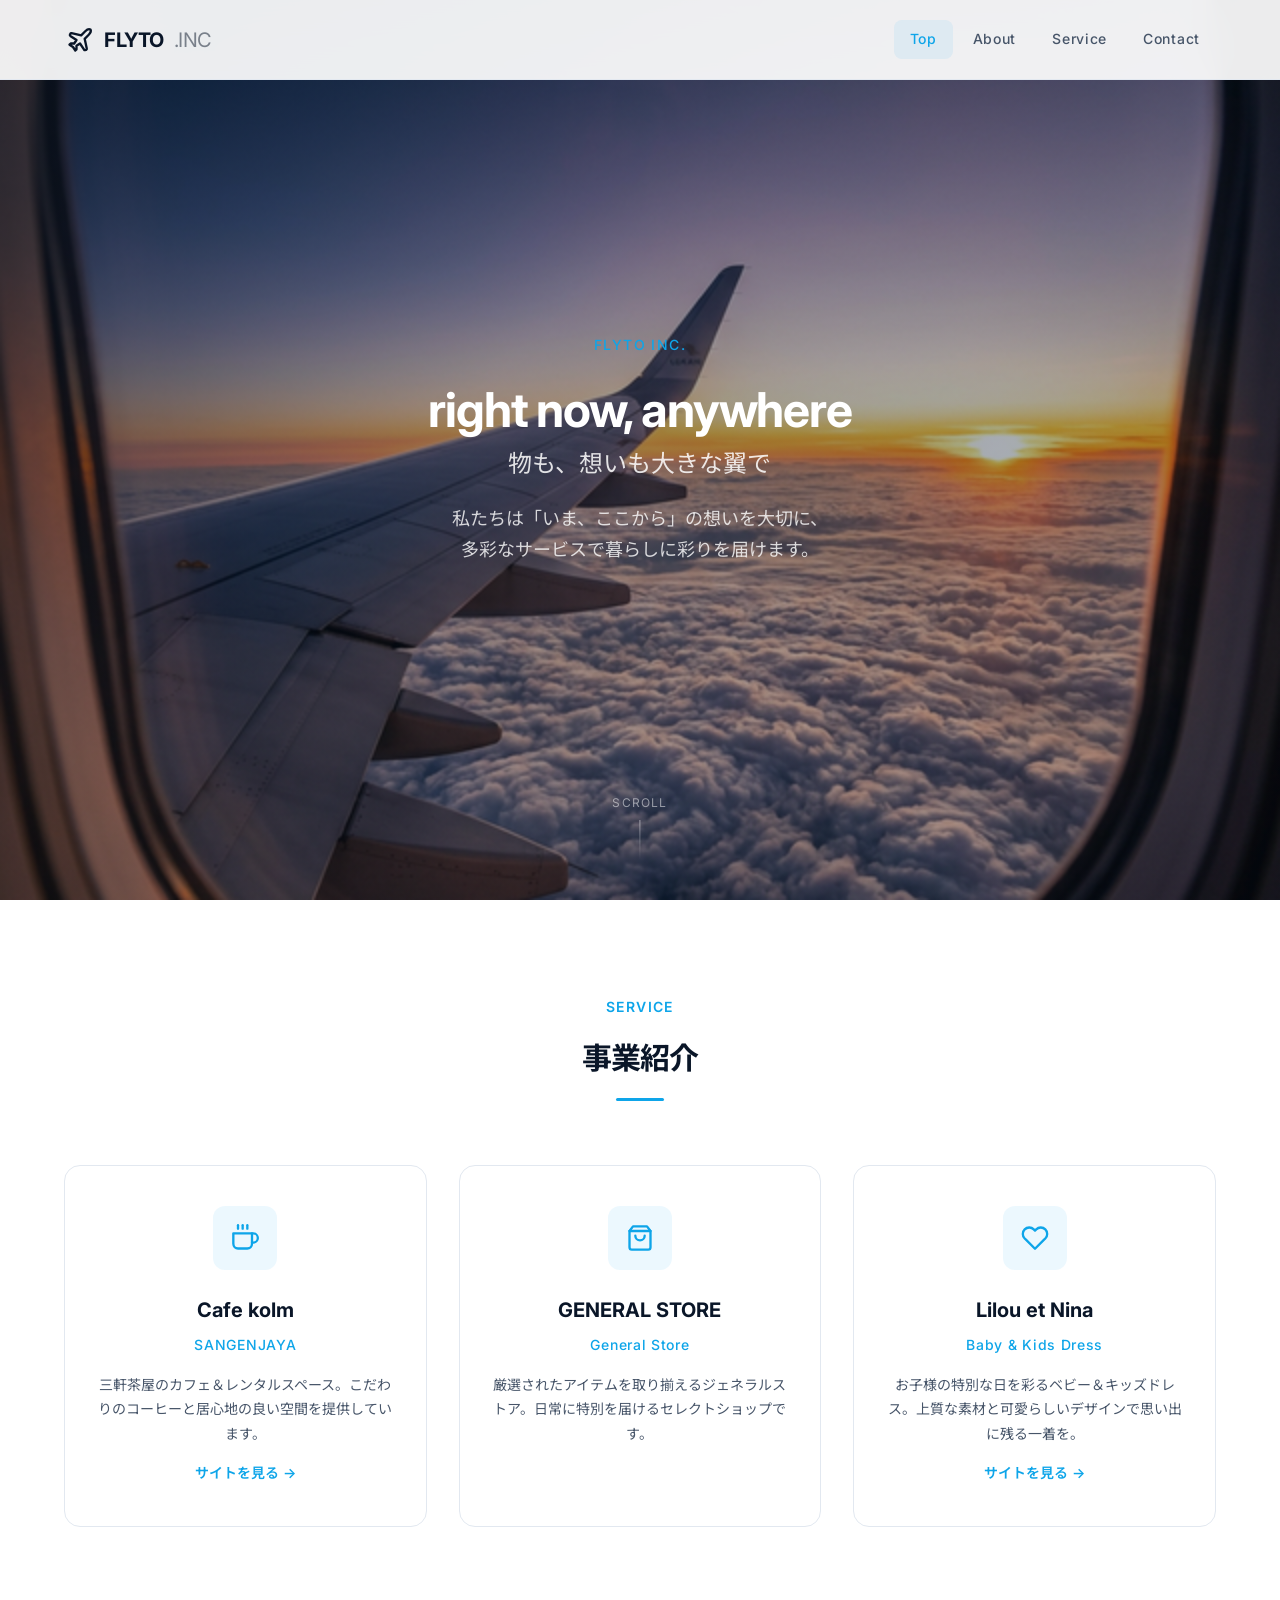
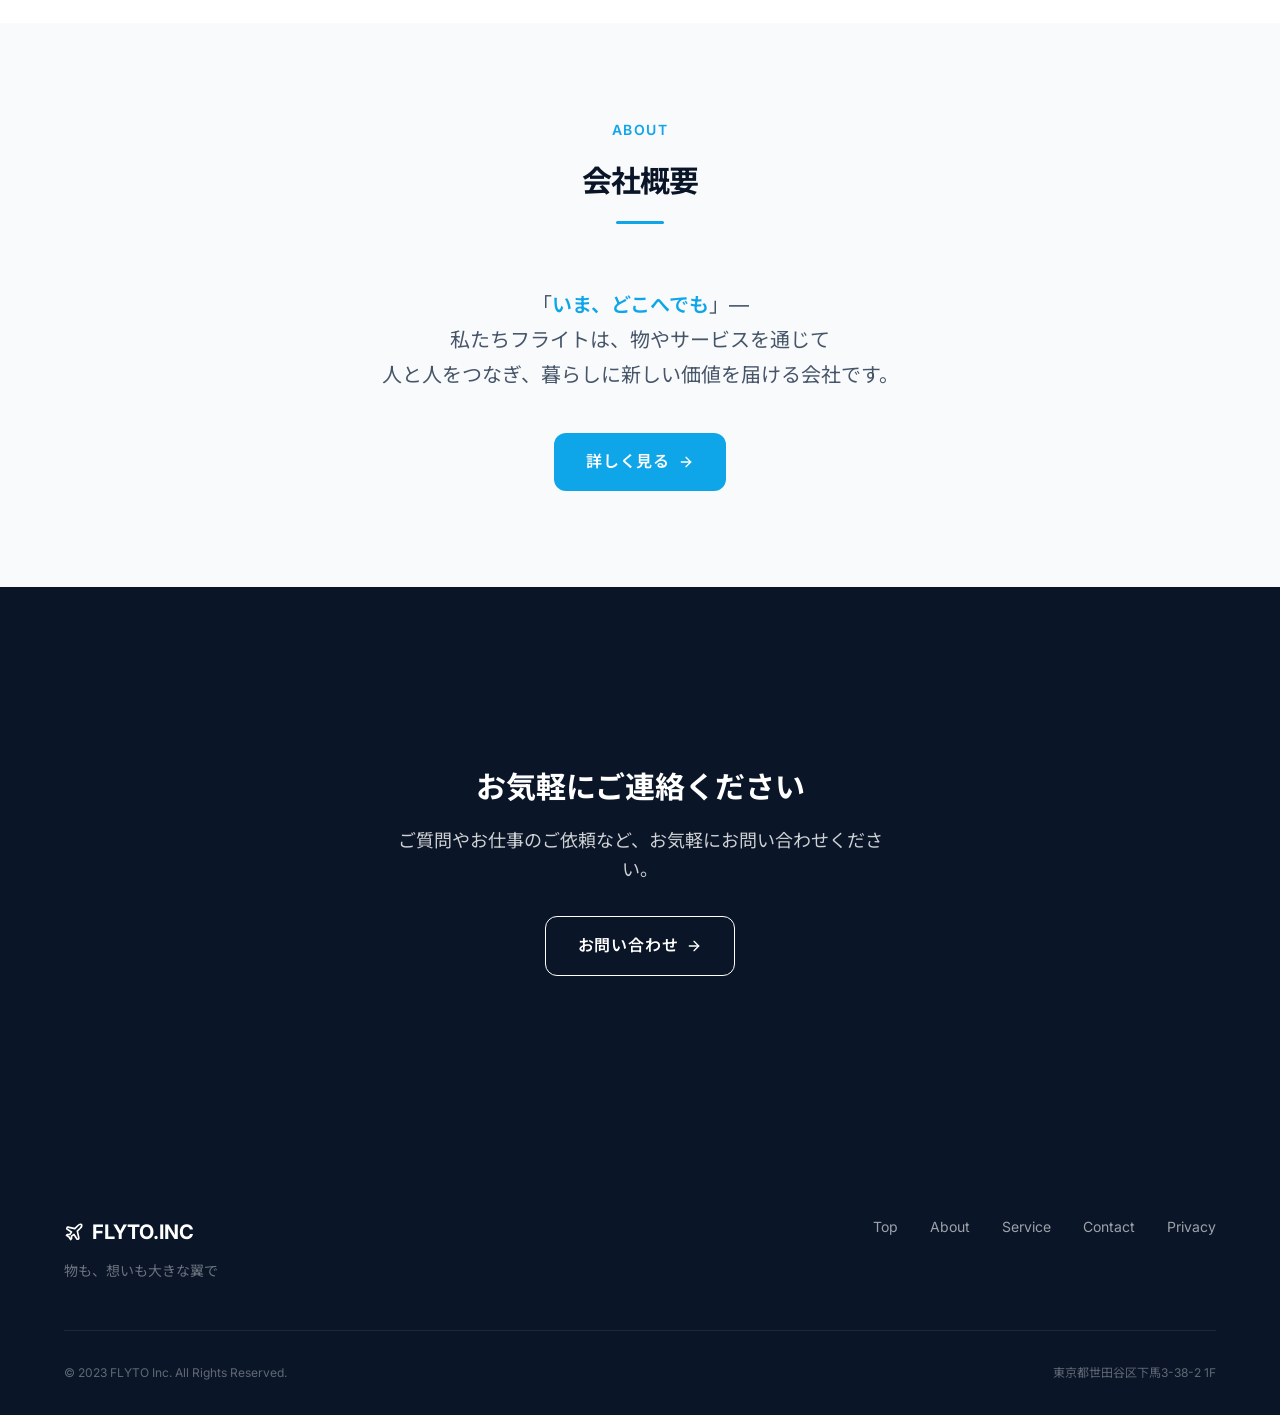
==== commit eb9d9faa: "Add privacy policy page and footer link Co-Authored-By: Claude Opus 5.5 <noreply@anthropic.com>" ====
--- a/index.html
+++ b/index.html
@@ -173,6 +173,7 @@
           <a href="about.html" class="footer__nav-link">About</a>
           <a href="service.html" class="footer__nav-link">Service</a>
           <a href="contact.html" class="footer__nav-link">Contact</a>
+          <a href="privacy.html" class="footer__nav-link">Privacy</a>
         </nav>
       </div>
       <div class="footer__bottom">
--- a/css/style.css
+++ b/css/style.css
@@ -1,1020 +1,1020 @@
-:root {
-  /* ── Colors ── */
-  --color-primary: #0A1628;
-  --color-primary-light: #1a2d4a;
-  --color-accent: #0EA5E9;
-  --color-accent-hover: #38BDF8;
-  --color-accent-subtle: rgba(14, 165, 233, 0.08);
-  --color-white: #FFFFFF;
-  --color-off-white: #F8FAFC;
-  --color-gray-50: #F1F5F9;
-  --color-gray-100: #E2E8F0;
-  --color-gray-200: #CBD5E1;
-  --color-gray-400: #94A3B8;
-  --color-gray-500: #64748B;
-  --color-gray-600: #475569;
-  --color-gray-700: #334155;
-  --color-gray-800: #1E293B;
-  --color-text: #0F172A;
-  --color-text-secondary: #475569;
-  --color-text-light: #94A3B8;
-  --color-border: #E2E8F0;
-  --color-overlay: rgba(10, 22, 40, 0.6);
-
-  /* ── Typography ── */
-  --font-sans: 'Inter', 'Noto Sans JP', -apple-system, BlinkMacSystemFont, sans-serif;
-  --font-display: 'Inter', 'Noto Sans JP', sans-serif;
-
-  --text-xs: 0.75rem;
-  --text-sm: 0.875rem;
-  --text-base: 1rem;
-  --text-lg: 1.125rem;
-  --text-xl: 1.25rem;
-  --text-2xl: 1.5rem;
-  --text-3xl: 1.875rem;
-  --text-4xl: 2.25rem;
-  --text-5xl: 3rem;
-  --text-6xl: 3.75rem;
-
-  --leading-tight: 1.2;
-  --leading-normal: 1.6;
-  --leading-relaxed: 1.75;
-
-  --tracking-tight: -0.025em;
-  --tracking-normal: 0;
-  --tracking-wide: 0.05em;
-  --tracking-wider: 0.1em;
-
-  /* ── Spacing ── */
-  --space-1: 0.25rem;
-  --space-2: 0.5rem;
-  --space-3: 0.75rem;
-  --space-4: 1rem;
-  --space-5: 1.25rem;
-  --space-6: 1.5rem;
-  --space-8: 2rem;
-  --space-10: 2.5rem;
-  --space-12: 3rem;
-  --space-16: 4rem;
-  --space-20: 5rem;
-  --space-24: 6rem;
-  --space-32: 8rem;
-
-  /* ── Layout ── */
-  --container-max: 1200px;
-  --container-narrow: 800px;
-  --header-height: 80px;
-
-  /* ── Effects ── */
-  --radius-sm: 4px;
-  --radius-md: 8px;
-  --radius-lg: 12px;
-  --radius-xl: 16px;
-  --radius-2xl: 24px;
-
-  --shadow-sm: 0 1px 2px rgba(0, 0, 0, 0.05);
-  --shadow-md: 0 4px 6px -1px rgba(0, 0, 0, 0.07), 0 2px 4px -2px rgba(0, 0, 0, 0.05);
-  --shadow-lg: 0 10px 15px -3px rgba(0, 0, 0, 0.08), 0 4px 6px -4px rgba(0, 0, 0, 0.04);
-  --shadow-xl: 0 20px 25px -5px rgba(0, 0, 0, 0.08), 0 8px 10px -6px rgba(0, 0, 0, 0.04);
-  --shadow-card: 0 1px 3px rgba(0, 0, 0, 0.04), 0 8px 24px rgba(0, 0, 0, 0.06);
-
-  --transition-fast: 150ms ease;
-  --transition-base: 250ms ease;
-  --transition-slow: 400ms ease;
-  --transition-smooth: 500ms cubic-bezier(0.4, 0, 0.2, 1);
-}
-
-/* ══════════════════════════════════════
-   RESET & BASE
-   ══════════════════════════════════════ */
-
-*, *::before, *::after {
-  box-sizing: border-box;
-  margin: 0;
-  padding: 0;
-}
-
-html {
-  scroll-behavior: smooth;
-  font-size: 16px;
-  -webkit-font-smoothing: antialiased;
-  -moz-osx-font-smoothing: grayscale;
-}
-
-body {
-  font-family: var(--font-sans);
-  font-size: var(--text-base);
-  line-height: var(--leading-normal);
-  color: var(--color-text);
-  background-color: var(--color-white);
-  overflow-x: hidden;
-}
-
-img {
-  max-width: 100%;
-  height: auto;
-  display: block;
-}
-
-a {
-  color: inherit;
-  text-decoration: none;
-}
-
-ul, ol {
-  list-style: none;
-}
-
-button {
-  border: none;
-  background: none;
-  cursor: pointer;
-  font-family: inherit;
-}
-
-/* ══════════════════════════════════════
-   LAYOUT
-   ══════════════════════════════════════ */
-
-.container {
-  width: 100%;
-  max-width: var(--container-max);
-  margin: 0 auto;
-  padding: 0 var(--space-6);
-}
-
-.container--narrow {
-  max-width: var(--container-narrow);
-}
-
-.section {
-  padding: var(--space-24) 0;
-}
-
-.section--alt {
-  background-color: var(--color-off-white);
-}
-
-.section--dark {
-  background-color: var(--color-primary);
-  color: var(--color-white);
-}
-
-/* ══════════════════════════════════════
-   HEADER
-   ══════════════════════════════════════ */
-
-.header {
-  position: fixed;
-  top: 0;
-  left: 0;
-  right: 0;
-  z-index: 1000;
-  height: var(--header-height);
-  background: rgba(255, 255, 255, 0.92);
-  backdrop-filter: blur(20px);
-  -webkit-backdrop-filter: blur(20px);
-  border-bottom: 1px solid var(--color-border);
-  transition: background var(--transition-base), box-shadow var(--transition-base);
-}
-
-.header.scrolled {
-  box-shadow: var(--shadow-md);
-}
-
-.header__inner {
-  display: flex;
-  align-items: center;
-  justify-content: space-between;
-  height: 100%;
-  max-width: var(--container-max);
-  margin: 0 auto;
-  padding: 0 var(--space-6);
-}
-
-.header__logo {
-  font-family: var(--font-display);
-  font-size: var(--text-xl);
-  font-weight: 700;
-  color: var(--color-primary);
-  letter-spacing: var(--tracking-tight);
-  display: flex;
-  align-items: center;
-  gap: var(--space-2);
-}
-
-.header__logo-icon {
-  width: 32px;
-  height: 32px;
-  display: flex;
-  align-items: center;
-  justify-content: center;
-}
-
-.header__logo-icon svg {
-  width: 28px;
-  height: 28px;
-}
-
-.header__nav {
-  display: flex;
-  align-items: center;
-  gap: var(--space-1);
-}
-
-.header__nav-link {
-  font-size: var(--text-sm);
-  font-weight: 500;
-  color: var(--color-gray-600);
-  padding: var(--space-2) var(--space-4);
-  border-radius: var(--radius-md);
-  transition: color var(--transition-fast), background-color var(--transition-fast);
-  letter-spacing: var(--tracking-wide);
-}
-
-.header__nav-link:hover {
-  color: var(--color-primary);
-  background-color: var(--color-gray-50);
-}
-
-.header__nav-link.active {
-  color: var(--color-accent);
-  background-color: var(--color-accent-subtle);
-}
-
-/* Hamburger */
-.header__hamburger {
-  display: none;
-  flex-direction: column;
-  justify-content: center;
-  align-items: center;
-  width: 40px;
-  height: 40px;
-  gap: 5px;
-  border-radius: var(--radius-md);
-  transition: background-color var(--transition-fast);
-}
-
-.header__hamburger:hover {
-  background-color: var(--color-gray-50);
-}
-
-.header__hamburger span {
-  display: block;
-  width: 20px;
-  height: 2px;
-  background-color: var(--color-primary);
-  border-radius: 1px;
-  transition: transform var(--transition-base), opacity var(--transition-base);
-}
-
-.header__hamburger.open span:nth-child(1) {
-  transform: rotate(45deg) translate(2.5px, 2.5px);
-}
-
-.header__hamburger.open span:nth-child(2) {
-  opacity: 0;
-}
-
-.header__hamburger.open span:nth-child(3) {
-  transform: rotate(-45deg) translate(2.5px, -2.5px);
-}
-
-/* Mobile Nav */
-.mobile-nav {
-  display: none;
-  position: fixed;
-  top: var(--header-height);
-  left: 0;
-  right: 0;
-  bottom: 0;
-  background: rgba(255, 255, 255, 0.98);
-  backdrop-filter: blur(20px);
-  -webkit-backdrop-filter: blur(20px);
-  z-index: 999;
-  opacity: 0;
-  visibility: hidden;
-  transition: opacity var(--transition-base), visibility var(--transition-base);
-}
-
-.mobile-nav.open {
-  opacity: 1;
-  visibility: visible;
-}
-
-.mobile-nav__inner {
-  display: flex;
-  flex-direction: column;
-  padding: var(--space-8) var(--space-6);
-  gap: var(--space-2);
-}
-
-.mobile-nav__link {
-  font-size: var(--text-lg);
-  font-weight: 500;
-  color: var(--color-gray-700);
-  padding: var(--space-4) var(--space-4);
-  border-radius: var(--radius-md);
-  transition: color var(--transition-fast), background-color var(--transition-fast);
-}
-
-.mobile-nav__link:hover {
-  color: var(--color-accent);
-  background-color: var(--color-gray-50);
-}
-
-/* ══════════════════════════════════════
-   HERO
-   ══════════════════════════════════════ */
-
-.hero {
-  position: relative;
-  min-height: 100vh;
-  display: flex;
-  align-items: center;
-  justify-content: center;
-  overflow: hidden;
-  background: var(--color-primary);
-}
-
-.hero__bg {
-  position: absolute;
-  inset: 0;
-  background-size: cover;
-  background-position: center;
-  background-repeat: no-repeat;
-  transition: transform 8s ease;
-}
-
-.hero__bg::after {
-  content: '';
-  position: absolute;
-  inset: 0;
-  background: linear-gradient(
-    135deg,
-    rgba(10, 22, 40, 0.7) 0%,
-    rgba(10, 22, 40, 0.4) 40%,
-    rgba(10, 22, 40, 0.3) 100%
-  );
-}
-
-.hero__content {
-  position: relative;
-  z-index: 1;
-  text-align: center;
-  color: var(--color-white);
-  padding: var(--space-8);
-  max-width: 800px;
-}
-
-.hero__tagline {
-  font-family: var(--font-display);
-  font-size: var(--text-sm);
-  font-weight: 500;
-  letter-spacing: var(--tracking-wider);
-  text-transform: uppercase;
-  color: var(--color-accent);
-  margin-bottom: var(--space-6);
-  opacity: 0;
-  transform: translateY(20px);
-  animation: fadeInUp 0.8s ease forwards 0.3s;
-}
-
-.hero__title {
-  font-family: var(--font-display);
-  font-size: var(--text-5xl);
-  font-weight: 700;
-  line-height: var(--leading-tight);
-  letter-spacing: var(--tracking-tight);
-  margin-bottom: var(--space-6);
-  opacity: 0;
-  transform: translateY(20px);
-  animation: fadeInUp 0.8s ease forwards 0.5s;
-}
-
-.hero__title-sub {
-  display: block;
-  font-size: var(--text-2xl);
-  font-weight: 400;
-  color: rgba(255, 255, 255, 0.85);
-  margin-top: var(--space-3);
-  letter-spacing: var(--tracking-normal);
-}
-
-.hero__description {
-  font-size: var(--text-lg);
-  line-height: var(--leading-relaxed);
-  color: rgba(255, 255, 255, 0.8);
-  max-width: 560px;
-  margin: 0 auto;
-  opacity: 0;
-  transform: translateY(20px);
-  animation: fadeInUp 0.8s ease forwards 0.7s;
-}
-
-.hero__scroll-indicator {
-  position: absolute;
-  bottom: var(--space-10);
-  left: 50%;
-  transform: translateX(-50%);
-  display: flex;
-  flex-direction: column;
-  align-items: center;
-  gap: var(--space-2);
-  color: rgba(255, 255, 255, 0.5);
-  font-size: var(--text-xs);
-  letter-spacing: var(--tracking-wider);
-  text-transform: uppercase;
-  opacity: 0;
-  animation: fadeIn 1s ease forwards 1.2s;
-}
-
-.hero__scroll-indicator::after {
-  content: '';
-  width: 1px;
-  height: 40px;
-  background: linear-gradient(to bottom, rgba(255,255,255,0.5), transparent);
-  animation: scrollLine 2s ease infinite;
-}
-
-/* ══════════════════════════════════════
-   SECTION HEADERS
-   ══════════════════════════════════════ */
-
-.section-header {
-  text-align: center;
-  margin-bottom: var(--space-16);
-}
-
-.section-header__label {
-  font-size: var(--text-sm);
-  font-weight: 600;
-  letter-spacing: var(--tracking-wider);
-  text-transform: uppercase;
-  color: var(--color-accent);
-  margin-bottom: var(--space-4);
-}
-
-.section-header__title {
-  font-family: var(--font-display);
-  font-size: var(--text-3xl);
-  font-weight: 700;
-  letter-spacing: var(--tracking-tight);
-  color: var(--color-primary);
-  margin-bottom: var(--space-4);
-}
-
-.section--dark .section-header__title {
-  color: var(--color-white);
-}
-
-.section-header__divider {
-  width: 48px;
-  height: 3px;
-  background: var(--color-accent);
-  border-radius: 2px;
-  margin: 0 auto;
-}
-
-/* ══════════════════════════════════════
-   CARDS
-   ══════════════════════════════════════ */
-
-.cards-grid {
-  display: grid;
-  grid-template-columns: repeat(3, 1fr);
-  gap: var(--space-8);
-}
-
-.card {
-  background: var(--color-white);
-  border-radius: var(--radius-xl);
-  padding: var(--space-10) var(--space-8);
-  text-align: center;
-  border: 1px solid var(--color-border);
-  transition: transform var(--transition-smooth), box-shadow var(--transition-smooth), border-color var(--transition-smooth);
-  position: relative;
-  overflow: hidden;
-}
-
-.card::before {
-  content: '';
-  position: absolute;
-  top: 0;
-  left: 0;
-  right: 0;
-  height: 3px;
-  background: linear-gradient(90deg, var(--color-accent), var(--color-accent-hover));
-  transform: scaleX(0);
-  transition: transform var(--transition-smooth);
-}
-
-.card:hover {
-  transform: translateY(-4px);
-  box-shadow: var(--shadow-xl);
-  border-color: transparent;
-}
-
-.card:hover::before {
-  transform: scaleX(1);
-}
-
-.card__icon {
-  width: 64px;
-  height: 64px;
-  margin: 0 auto var(--space-6);
-  display: flex;
-  align-items: center;
-  justify-content: center;
-  background: var(--color-accent-subtle);
-  border-radius: var(--radius-lg);
-  color: var(--color-accent);
-  transition: background-color var(--transition-base), transform var(--transition-base);
-}
-
-.card:hover .card__icon {
-  background: var(--color-accent);
-  color: var(--color-white);
-  transform: scale(1.05);
-}
-
-.card__icon svg {
-  width: 28px;
-  height: 28px;
-}
-
-.card__title {
-  font-family: var(--font-display);
-  font-size: var(--text-xl);
-  font-weight: 700;
-  color: var(--color-primary);
-  margin-bottom: var(--space-2);
-}
-
-.card__subtitle {
-  font-size: var(--text-sm);
-  color: var(--color-accent);
-  font-weight: 500;
-  margin-bottom: var(--space-4);
-  letter-spacing: var(--tracking-wide);
-}
-
-.card__description {
-  font-size: var(--text-sm);
-  line-height: var(--leading-relaxed);
-  color: var(--color-text-secondary);
-}
-
-.card__link {
-  display: inline-block;
-  margin-top: 1rem;
-  font-size: var(--text-sm);
-  font-weight: 600;
-  color: var(--color-accent);
-  text-decoration: none;
-  transition: opacity 0.2s;
-}
-
-.card__link:hover {
-  opacity: 0.7;
-}
-
-/* ══════════════════════════════════════
-   COMPANY INFO TABLE
-   ══════════════════════════════════════ */
-
-.info-table {
-  width: 100%;
-  max-width: var(--container-narrow);
-  margin: 0 auto;
-}
-
-.info-table__row {
-  display: flex;
-  border-bottom: 1px solid var(--color-border);
-  padding: var(--space-5) 0;
-  align-items: baseline;
-}
-
-.info-table__label {
-  flex: 0 0 180px;
-  font-size: var(--text-sm);
-  font-weight: 600;
-  color: var(--color-primary);
-  letter-spacing: var(--tracking-wide);
-}
-
-.info-table__value {
-  flex: 1;
-  font-size: var(--text-base);
-  color: var(--color-text-secondary);
-  line-height: var(--leading-relaxed);
-}
-
-/* ══════════════════════════════════════
-   CTA SECTION
-   ══════════════════════════════════════ */
-
-.cta {
-  text-align: center;
-  padding: var(--space-20) var(--space-6);
-}
-
-.cta__title {
-  font-family: var(--font-display);
-  font-size: var(--text-3xl);
-  font-weight: 700;
-  color: var(--color-white);
-  margin-bottom: var(--space-4);
-}
-
-.cta__description {
-  font-size: var(--text-lg);
-  color: rgba(255, 255, 255, 0.8);
-  margin-bottom: var(--space-8);
-  max-width: 500px;
-  margin-left: auto;
-  margin-right: auto;
-}
-
-.btn {
-  display: inline-flex;
-  align-items: center;
-  gap: var(--space-2);
-  font-size: var(--text-sm);
-  font-weight: 600;
-  padding: var(--space-3) var(--space-6);
-  border-radius: var(--radius-md);
-  transition: all var(--transition-base);
-  letter-spacing: var(--tracking-wide);
-}
-
-.btn--primary {
-  background: var(--color-accent);
-  color: var(--color-white);
-}
-
-.btn--primary:hover {
-  background: var(--color-accent-hover);
-  transform: translateY(-1px);
-  box-shadow: 0 4px 12px rgba(14, 165, 233, 0.35);
-}
-
-.btn--outline {
-  border: 1.5px solid var(--color-white);
-  color: var(--color-white);
-}
-
-.btn--outline:hover {
-  background: var(--color-white);
-  color: var(--color-primary);
-}
-
-.btn--lg {
-  font-size: var(--text-base);
-  padding: var(--space-4) var(--space-8);
-  border-radius: var(--radius-lg);
-}
-
-.btn svg {
-  width: 16px;
-  height: 16px;
-}
-
-/* ══════════════════════════════════════
-   CONTACT FORM
-   ══════════════════════════════════════ */
-
-.contact-form {
-  max-width: var(--container-narrow);
-  margin: 0 auto;
-}
-
-.form-group {
-  margin-bottom: var(--space-6);
-}
-
-.form-group__label {
-  display: block;
-  font-size: var(--text-sm);
-  font-weight: 600;
-  color: var(--color-primary);
-  margin-bottom: var(--space-2);
-}
-
-.form-group__label .required {
-  color: #EF4444;
-  margin-left: var(--space-1);
-}
-
-.form-group__input,
-.form-group__textarea {
-  width: 100%;
-  padding: var(--space-3) var(--space-4);
-  font-family: var(--font-sans);
-  font-size: var(--text-base);
-  color: var(--color-text);
-  background: var(--color-white);
-  border: 1.5px solid var(--color-border);
-  border-radius: var(--radius-md);
-  transition: border-color var(--transition-fast), box-shadow var(--transition-fast);
-  outline: none;
-}
-
-.form-group__input:focus,
-.form-group__textarea:focus {
-  border-color: var(--color-accent);
-  box-shadow: 0 0 0 3px rgba(14, 165, 233, 0.12);
-}
-
-.form-group__textarea {
-  resize: vertical;
-  min-height: 160px;
-}
-
-/* ══════════════════════════════════════
-   FOOTER
-   ══════════════════════════════════════ */
-
-.footer {
-  background: var(--color-primary);
-  color: rgba(255, 255, 255, 0.6);
-  padding: var(--space-16) 0 var(--space-8);
-}
-
-.footer__inner {
-  display: flex;
-  justify-content: space-between;
-  align-items: flex-start;
-  margin-bottom: var(--space-12);
-}
-
-.footer__brand {
-  flex: 0 0 auto;
-}
-
-.footer__logo {
-  font-family: var(--font-display);
-  font-size: var(--text-xl);
-  font-weight: 700;
-  color: var(--color-white);
-  margin-bottom: var(--space-3);
-  display: flex;
-  align-items: center;
-  gap: var(--space-2);
-}
-
-.footer__logo svg {
-  width: 24px;
-  height: 24px;
-}
-
-.footer__tagline {
-  font-size: var(--text-sm);
-  color: rgba(255, 255, 255, 0.4);
-}
-
-.footer__nav {
-  display: flex;
-  gap: var(--space-8);
-}
-
-.footer__nav-link {
-  font-size: var(--text-sm);
-  color: rgba(255, 255, 255, 0.6);
-  transition: color var(--transition-fast);
-}
-
-.footer__nav-link:hover {
-  color: var(--color-white);
-}
-
-.footer__bottom {
-  border-top: 1px solid rgba(255, 255, 255, 0.08);
-  padding-top: var(--space-8);
-  display: flex;
-  justify-content: space-between;
-  align-items: center;
-}
-
-.footer__copy {
-  font-size: var(--text-xs);
-  color: rgba(255, 255, 255, 0.35);
-}
-
-.footer__address {
-  font-size: var(--text-xs);
-  color: rgba(255, 255, 255, 0.35);
-}
-
-/* ══════════════════════════════════════
-   PAGE HEADER (inner pages)
-   ══════════════════════════════════════ */
-
-.page-header {
-  padding-top: calc(var(--header-height) + var(--space-20));
-  padding-bottom: var(--space-16);
-  background: var(--color-primary);
-  color: var(--color-white);
-  text-align: center;
-  position: relative;
-  overflow: hidden;
-}
-
-.page-header::before {
-  content: '';
-  position: absolute;
-  top: -50%;
-  right: -20%;
-  width: 600px;
-  height: 600px;
-  border-radius: 50%;
-  background: radial-gradient(circle, rgba(14, 165, 233, 0.08) 0%, transparent 70%);
-  pointer-events: none;
-}
-
-.page-header__label {
-  font-size: var(--text-sm);
-  font-weight: 500;
-  letter-spacing: var(--tracking-wider);
-  text-transform: uppercase;
-  color: var(--color-accent);
-  margin-bottom: var(--space-4);
-}
-
-.page-header__title {
-  font-family: var(--font-display);
-  font-size: var(--text-4xl);
-  font-weight: 700;
-  letter-spacing: var(--tracking-tight);
-}
-
-/* ══════════════════════════════════════
-   MISSION SECTION
-   ══════════════════════════════════════ */
-
-.mission {
-  text-align: center;
-  max-width: var(--container-narrow);
-  margin: 0 auto;
-}
-
-.mission__text {
-  font-size: var(--text-xl);
-  line-height: var(--leading-relaxed);
-  color: var(--color-text-secondary);
-}
-
-.mission__text em {
-  font-style: normal;
-  color: var(--color-accent);
-  font-weight: 600;
-}
-
-/* ══════════════════════════════════════
-   SCROLL ANIMATIONS
-   ══════════════════════════════════════ */
-
-.reveal {
-  opacity: 0;
-  transform: translateY(30px);
-  transition: opacity 0.6s ease, transform 0.6s ease;
-}
-
-.reveal.visible {
-  opacity: 1;
-  transform: translateY(0);
-}
-
-.reveal-delay-1 { transition-delay: 0.1s; }
-.reveal-delay-2 { transition-delay: 0.2s; }
-.reveal-delay-3 { transition-delay: 0.3s; }
-
-/* ══════════════════════════════════════
-   KEYFRAMES
-   ══════════════════════════════════════ */
-
-@keyframes fadeInUp {
-  to {
-    opacity: 1;
-    transform: translateY(0);
-  }
-}
-
-@keyframes fadeIn {
-  to { opacity: 1; }
-}
-
-@keyframes scrollLine {
-  0% { transform: scaleY(0); transform-origin: top; }
-  50% { transform: scaleY(1); transform-origin: top; }
-  51% { transform: scaleY(1); transform-origin: bottom; }
-  100% { transform: scaleY(0); transform-origin: bottom; }
-}
-
-/* ══════════════════════════════════════
-   RESPONSIVE
-   ══════════════════════════════════════ */
-
-@media (max-width: 768px) {
-  :root {
-    --header-height: 64px;
-  }
-
-  .header__nav {
-    display: none;
-  }
-
-  .header__hamburger {
-    display: flex;
-  }
-
-  .mobile-nav {
-    display: block;
-  }
-
-  .hero__title {
-    font-size: var(--text-3xl);
-  }
-
-  .hero__title-sub {
-    font-size: var(--text-lg);
-  }
-
-  .hero__description {
-    font-size: var(--text-base);
-  }
-
-  .cards-grid {
-    grid-template-columns: 1fr;
-    gap: var(--space-6);
-  }
-
-  .section {
-    padding: var(--space-16) 0;
-  }
-
-  .section-header {
-    margin-bottom: var(--space-10);
-  }
-
-  .section-header__title {
-    font-size: var(--text-2xl);
-  }
-
-  .info-table__row {
-    flex-direction: column;
-    gap: var(--space-1);
-  }
-
-  .info-table__label {
-    flex: none;
-  }
-
-  .footer__inner {
-    flex-direction: column;
-    gap: var(--space-8);
-  }
-
-  .footer__nav {
-    flex-wrap: wrap;
-    gap: var(--space-4) var(--space-6);
-  }
-
-  .footer__bottom {
-    flex-direction: column;
-    gap: var(--space-3);
-    text-align: center;
-  }
-
-  .page-header {
-    padding-top: calc(var(--header-height) + var(--space-12));
-    padding-bottom: var(--space-10);
-  }
-
-  .page-header__title {
-    font-size: var(--text-3xl);
-  }
-
-  .cta__title {
-    font-size: var(--text-2xl);
-  }
-}
-
-@media (max-width: 480px) {
-  .container {
-    padding: 0 var(--space-4);
-  }
-
-  .hero__content {
-    padding: var(--space-4);
-  }
-
-  .hero__title {
-    font-size: var(--text-2xl);
-  }
-
-  .card {
-    padding: var(--space-8) var(--space-6);
-  }
-}
+:root {
+  /* ── Colors ── */
+  --color-primary: #0A1628;
+  --color-primary-light: #1a2d4a;
+  --color-accent: #0EA5E9;
+  --color-accent-hover: #38BDF8;
+  --color-accent-subtle: rgba(14, 165, 233, 0.08);
+  --color-white: #FFFFFF;
+  --color-off-white: #F8FAFC;
+  --color-gray-50: #F1F5F9;
+  --color-gray-100: #E2E8F0;
+  --color-gray-200: #CBD5E1;
+  --color-gray-400: #94A3B8;
+  --color-gray-500: #64748B;
+  --color-gray-600: #475569;
+  --color-gray-700: #334155;
+  --color-gray-800: #1E293B;
+  --color-text: #0F172A;
+  --color-text-secondary: #475569;
+  --color-text-light: #94A3B8;
+  --color-border: #E2E8F0;
+  --color-overlay: rgba(10, 22, 40, 0.6);
+
+  /* ── Typography ── */
+  --font-sans: 'Inter', 'Noto Sans JP', -apple-system, BlinkMacSystemFont, sans-serif;
+  --font-display: 'Inter', 'Noto Sans JP', sans-serif;
+
+  --text-xs: 0.75rem;
+  --text-sm: 0.875rem;
+  --text-base: 1rem;
+  --text-lg: 1.125rem;
+  --text-xl: 1.25rem;
+  --text-2xl: 1.5rem;
+  --text-3xl: 1.875rem;
+  --text-4xl: 2.25rem;
+  --text-5xl: 3rem;
+  --text-6xl: 3.75rem;
+
+  --leading-tight: 1.2;
+  --leading-normal: 1.6;
+  --leading-relaxed: 1.75;
+
+  --tracking-tight: -0.025em;
+  --tracking-normal: 0;
+  --tracking-wide: 0.05em;
+  --tracking-wider: 0.1em;
+
+  /* ── Spacing ── */
+  --space-1: 0.25rem;
+  --space-2: 0.5rem;
+  --space-3: 0.75rem;
+  --space-4: 1rem;
+  --space-5: 1.25rem;
+  --space-6: 1.5rem;
+  --space-8: 2rem;
+  --space-10: 2.5rem;
+  --space-12: 3rem;
+  --space-16: 4rem;
+  --space-20: 5rem;
+  --space-24: 6rem;
+  --space-32: 8rem;
+
+  /* ── Layout ── */
+  --container-max: 1200px;
+  --container-narrow: 800px;
+  --header-height: 80px;
+
+  /* ── Effects ── */
+  --radius-sm: 4px;
+  --radius-md: 8px;
+  --radius-lg: 12px;
+  --radius-xl: 16px;
+  --radius-2xl: 24px;
+
+  --shadow-sm: 0 1px 2px rgba(0, 0, 0, 0.05);
+  --shadow-md: 0 4px 6px -1px rgba(0, 0, 0, 0.07), 0 2px 4px -2px rgba(0, 0, 0, 0.05);
+  --shadow-lg: 0 10px 15px -3px rgba(0, 0, 0, 0.08), 0 4px 6px -4px rgba(0, 0, 0, 0.04);
+  --shadow-xl: 0 20px 25px -5px rgba(0, 0, 0, 0.08), 0 8px 10px -6px rgba(0, 0, 0, 0.04);
+  --shadow-card: 0 1px 3px rgba(0, 0, 0, 0.04), 0 8px 24px rgba(0, 0, 0, 0.06);
+
+  --transition-fast: 150ms ease;
+  --transition-base: 250ms ease;
+  --transition-slow: 400ms ease;
+  --transition-smooth: 500ms cubic-bezier(0.4, 0, 0.2, 1);
+}
+
+/* ══════════════════════════════════════
+   RESET & BASE
+   ══════════════════════════════════════ */
+
+*, *::before, *::after {
+  box-sizing: border-box;
+  margin: 0;
+  padding: 0;
+}
+
+html {
+  scroll-behavior: smooth;
+  font-size: 16px;
+  -webkit-font-smoothing: antialiased;
+  -moz-osx-font-smoothing: grayscale;
+}
+
+body {
+  font-family: var(--font-sans);
+  font-size: var(--text-base);
+  line-height: var(--leading-normal);
+  color: var(--color-text);
+  background-color: var(--color-white);
+  overflow-x: hidden;
+}
+
+img {
+  max-width: 100%;
+  height: auto;
+  display: block;
+}
+
+a {
+  color: inherit;
+  text-decoration: none;
+}
+
+ul, ol {
+  list-style: none;
+}
+
+button {
+  border: none;
+  background: none;
+  cursor: pointer;
+  font-family: inherit;
+}
+
+/* ══════════════════════════════════════
+   LAYOUT
+   ══════════════════════════════════════ */
+
+.container {
+  width: 100%;
+  max-width: var(--container-max);
+  margin: 0 auto;
+  padding: 0 var(--space-6);
+}
+
+.container--narrow {
+  max-width: var(--container-narrow);
+}
+
+.section {
+  padding: var(--space-24) 0;
+}
+
+.section--alt {
+  background-color: var(--color-off-white);
+}
+
+.section--dark {
+  background-color: var(--color-primary);
+  color: var(--color-white);
+}
+
+/* ══════════════════════════════════════
+   HEADER
+   ══════════════════════════════════════ */
+
+.header {
+  position: fixed;
+  top: 0;
+  left: 0;
+  right: 0;
+  z-index: 1000;
+  height: var(--header-height);
+  background: rgba(255, 255, 255, 0.92);
+  backdrop-filter: blur(20px);
+  -webkit-backdrop-filter: blur(20px);
+  border-bottom: 1px solid var(--color-border);
+  transition: background var(--transition-base), box-shadow var(--transition-base);
+}
+
+.header.scrolled {
+  box-shadow: var(--shadow-md);
+}
+
+.header__inner {
+  display: flex;
+  align-items: center;
+  justify-content: space-between;
+  height: 100%;
+  max-width: var(--container-max);
+  margin: 0 auto;
+  padding: 0 var(--space-6);
+}
+
+.header__logo {
+  font-family: var(--font-display);
+  font-size: var(--text-xl);
+  font-weight: 700;
+  color: var(--color-primary);
+  letter-spacing: var(--tracking-tight);
+  display: flex;
+  align-items: center;
+  gap: var(--space-2);
+}
+
+.header__logo-icon {
+  width: 32px;
+  height: 32px;
+  display: flex;
+  align-items: center;
+  justify-content: center;
+}
+
+.header__logo-icon svg {
+  width: 28px;
+  height: 28px;
+}
+
+.header__nav {
+  display: flex;
+  align-items: center;
+  gap: var(--space-1);
+}
+
+.header__nav-link {
+  font-size: var(--text-sm);
+  font-weight: 500;
+  color: var(--color-gray-600);
+  padding: var(--space-2) var(--space-4);
+  border-radius: var(--radius-md);
+  transition: color var(--transition-fast), background-color var(--transition-fast);
+  letter-spacing: var(--tracking-wide);
+}
+
+.header__nav-link:hover {
+  color: var(--color-primary);
+  background-color: var(--color-gray-50);
+}
+
+.header__nav-link.active {
+  color: var(--color-accent);
+  background-color: var(--color-accent-subtle);
+}
+
+/* Hamburger */
+.header__hamburger {
+  display: none;
+  flex-direction: column;
+  justify-content: center;
+  align-items: center;
+  width: 40px;
+  height: 40px;
+  gap: 5px;
+  border-radius: var(--radius-md);
+  transition: background-color var(--transition-fast);
+}
+
+.header__hamburger:hover {
+  background-color: var(--color-gray-50);
+}
+
+.header__hamburger span {
+  display: block;
+  width: 20px;
+  height: 2px;
+  background-color: var(--color-primary);
+  border-radius: 1px;
+  transition: transform var(--transition-base), opacity var(--transition-base);
+}
+
+.header__hamburger.open span:nth-child(1) {
+  transform: rotate(45deg) translate(2.5px, 2.5px);
+}
+
+.header__hamburger.open span:nth-child(2) {
+  opacity: 0;
+}
+
+.header__hamburger.open span:nth-child(3) {
+  transform: rotate(-45deg) translate(2.5px, -2.5px);
+}
+
+/* Mobile Nav */
+.mobile-nav {
+  display: none;
+  position: fixed;
+  top: var(--header-height);
+  left: 0;
+  right: 0;
+  bottom: 0;
+  background: rgba(255, 255, 255, 0.98);
+  backdrop-filter: blur(20px);
+  -webkit-backdrop-filter: blur(20px);
+  z-index: 999;
+  opacity: 0;
+  visibility: hidden;
+  transition: opacity var(--transition-base), visibility var(--transition-base);
+}
+
+.mobile-nav.open {
+  opacity: 1;
+  visibility: visible;
+}
+
+.mobile-nav__inner {
+  display: flex;
+  flex-direction: column;
+  padding: var(--space-8) var(--space-6);
+  gap: var(--space-2);
+}
+
+.mobile-nav__link {
+  font-size: var(--text-lg);
+  font-weight: 500;
+  color: var(--color-gray-700);
+  padding: var(--space-4) var(--space-4);
+  border-radius: var(--radius-md);
+  transition: color var(--transition-fast), background-color var(--transition-fast);
+}
+
+.mobile-nav__link:hover {
+  color: var(--color-accent);
+  background-color: var(--color-gray-50);
+}
+
+/* ══════════════════════════════════════
+   HERO
+   ══════════════════════════════════════ */
+
+.hero {
+  position: relative;
+  min-height: 100vh;
+  display: flex;
+  align-items: center;
+  justify-content: center;
+  overflow: hidden;
+  background: var(--color-primary);
+}
+
+.hero__bg {
+  position: absolute;
+  inset: 0;
+  background-size: cover;
+  background-position: center;
+  background-repeat: no-repeat;
+  transition: transform 8s ease;
+}
+
+.hero__bg::after {
+  content: '';
+  position: absolute;
+  inset: 0;
+  background: linear-gradient(
+    135deg,
+    rgba(10, 22, 40, 0.7) 0%,
+    rgba(10, 22, 40, 0.4) 40%,
+    rgba(10, 22, 40, 0.3) 100%
+  );
+}
+
+.hero__content {
+  position: relative;
+  z-index: 1;
+  text-align: center;
+  color: var(--color-white);
+  padding: var(--space-8);
+  max-width: 800px;
+}
+
+.hero__tagline {
+  font-family: var(--font-display);
+  font-size: var(--text-sm);
+  font-weight: 500;
+  letter-spacing: var(--tracking-wider);
+  text-transform: uppercase;
+  color: var(--color-accent);
+  margin-bottom: var(--space-6);
+  opacity: 0;
+  transform: translateY(20px);
+  animation: fadeInUp 0.8s ease forwards 0.3s;
+}
+
+.hero__title {
+  font-family: var(--font-display);
+  font-size: var(--text-5xl);
+  font-weight: 700;
+  line-height: var(--leading-tight);
+  letter-spacing: var(--tracking-tight);
+  margin-bottom: var(--space-6);
+  opacity: 0;
+  transform: translateY(20px);
+  animation: fadeInUp 0.8s ease forwards 0.5s;
+}
+
+.hero__title-sub {
+  display: block;
+  font-size: var(--text-2xl);
+  font-weight: 400;
+  color: rgba(255, 255, 255, 0.85);
+  margin-top: var(--space-3);
+  letter-spacing: var(--tracking-normal);
+}
+
+.hero__description {
+  font-size: var(--text-lg);
+  line-height: var(--leading-relaxed);
+  color: rgba(255, 255, 255, 0.8);
+  max-width: 560px;
+  margin: 0 auto;
+  opacity: 0;
+  transform: translateY(20px);
+  animation: fadeInUp 0.8s ease forwards 0.7s;
+}
+
+.hero__scroll-indicator {
+  position: absolute;
+  bottom: var(--space-10);
+  left: 50%;
+  transform: translateX(-50%);
+  display: flex;
+  flex-direction: column;
+  align-items: center;
+  gap: var(--space-2);
+  color: rgba(255, 255, 255, 0.5);
+  font-size: var(--text-xs);
+  letter-spacing: var(--tracking-wider);
+  text-transform: uppercase;
+  opacity: 0;
+  animation: fadeIn 1s ease forwards 1.2s;
+}
+
+.hero__scroll-indicator::after {
+  content: '';
+  width: 1px;
+  height: 40px;
+  background: linear-gradient(to bottom, rgba(255,255,255,0.5), transparent);
+  animation: scrollLine 2s ease infinite;
+}
+
+/* ══════════════════════════════════════
+   SECTION HEADERS
+   ══════════════════════════════════════ */
+
+.section-header {
+  text-align: center;
+  margin-bottom: var(--space-16);
+}
+
+.section-header__label {
+  font-size: var(--text-sm);
+  font-weight: 600;
+  letter-spacing: var(--tracking-wider);
+  text-transform: uppercase;
+  color: var(--color-accent);
+  margin-bottom: var(--space-4);
+}
+
+.section-header__title {
+  font-family: var(--font-display);
+  font-size: var(--text-3xl);
+  font-weight: 700;
+  letter-spacing: var(--tracking-tight);
+  color: var(--color-primary);
+  margin-bottom: var(--space-4);
+}
+
+.section--dark .section-header__title {
+  color: var(--color-white);
+}
+
+.section-header__divider {
+  width: 48px;
+  height: 3px;
+  background: var(--color-accent);
+  border-radius: 2px;
+  margin: 0 auto;
+}
+
+/* ══════════════════════════════════════
+   CARDS
+   ══════════════════════════════════════ */
+
+.cards-grid {
+  display: grid;
+  grid-template-columns: repeat(3, 1fr);
+  gap: var(--space-8);
+}
+
+.card {
+  background: var(--color-white);
+  border-radius: var(--radius-xl);
+  padding: var(--space-10) var(--space-8);
+  text-align: center;
+  border: 1px solid var(--color-border);
+  transition: transform var(--transition-smooth), box-shadow var(--transition-smooth), border-color var(--transition-smooth);
+  position: relative;
+  overflow: hidden;
+}
+
+.card::before {
+  content: '';
+  position: absolute;
+  top: 0;
+  left: 0;
+  right: 0;
+  height: 3px;
+  background: linear-gradient(90deg, var(--color-accent), var(--color-accent-hover));
+  transform: scaleX(0);
+  transition: transform var(--transition-smooth);
+}
+
+.card:hover {
+  transform: translateY(-4px);
+  box-shadow: var(--shadow-xl);
+  border-color: transparent;
+}
+
+.card:hover::before {
+  transform: scaleX(1);
+}
+
+.card__icon {
+  width: 64px;
+  height: 64px;
+  margin: 0 auto var(--space-6);
+  display: flex;
+  align-items: center;
+  justify-content: center;
+  background: var(--color-accent-subtle);
+  border-radius: var(--radius-lg);
+  color: var(--color-accent);
+  transition: background-color var(--transition-base), transform var(--transition-base);
+}
+
+.card:hover .card__icon {
+  background: var(--color-accent);
+  color: var(--color-white);
+  transform: scale(1.05);
+}
+
+.card__icon svg {
+  width: 28px;
+  height: 28px;
+}
+
+.card__title {
+  font-family: var(--font-display);
+  font-size: var(--text-xl);
+  font-weight: 700;
+  color: var(--color-primary);
+  margin-bottom: var(--space-2);
+}
+
+.card__subtitle {
+  font-size: var(--text-sm);
+  color: var(--color-accent);
+  font-weight: 500;
+  margin-bottom: var(--space-4);
+  letter-spacing: var(--tracking-wide);
+}
+
+.card__description {
+  font-size: var(--text-sm);
+  line-height: var(--leading-relaxed);
+  color: var(--color-text-secondary);
+}
+
+.card__link {
+  display: inline-block;
+  margin-top: 1rem;
+  font-size: var(--text-sm);
+  font-weight: 600;
+  color: var(--color-accent);
+  text-decoration: none;
+  transition: opacity 0.2s;
+}
+
+.card__link:hover {
+  opacity: 0.7;
+}
+
+/* ══════════════════════════════════════
+   COMPANY INFO TABLE
+   ══════════════════════════════════════ */
+
+.info-table {
+  width: 100%;
+  max-width: var(--container-narrow);
+  margin: 0 auto;
+}
+
+.info-table__row {
+  display: flex;
+  border-bottom: 1px solid var(--color-border);
+  padding: var(--space-5) 0;
+  align-items: baseline;
+}
+
+.info-table__label {
+  flex: 0 0 180px;
+  font-size: var(--text-sm);
+  font-weight: 600;
+  color: var(--color-primary);
+  letter-spacing: var(--tracking-wide);
+}
+
+.info-table__value {
+  flex: 1;
+  font-size: var(--text-base);
+  color: var(--color-text-secondary);
+  line-height: var(--leading-relaxed);
+}
+
+/* ══════════════════════════════════════
+   CTA SECTION
+   ══════════════════════════════════════ */
+
+.cta {
+  text-align: center;
+  padding: var(--space-20) var(--space-6);
+}
+
+.cta__title {
+  font-family: var(--font-display);
+  font-size: var(--text-3xl);
+  font-weight: 700;
+  color: var(--color-white);
+  margin-bottom: var(--space-4);
+}
+
+.cta__description {
+  font-size: var(--text-lg);
+  color: rgba(255, 255, 255, 0.8);
+  margin-bottom: var(--space-8);
+  max-width: 500px;
+  margin-left: auto;
+  margin-right: auto;
+}
+
+.btn {
+  display: inline-flex;
+  align-items: center;
+  gap: var(--space-2);
+  font-size: var(--text-sm);
+  font-weight: 600;
+  padding: var(--space-3) var(--space-6);
+  border-radius: var(--radius-md);
+  transition: all var(--transition-base);
+  letter-spacing: var(--tracking-wide);
+}
+
+.btn--primary {
+  background: var(--color-accent);
+  color: var(--color-white);
+}
+
+.btn--primary:hover {
+  background: var(--color-accent-hover);
+  transform: translateY(-1px);
+  box-shadow: 0 4px 12px rgba(14, 165, 233, 0.35);
+}
+
+.btn--outline {
+  border: 1.5px solid var(--color-white);
+  color: var(--color-white);
+}
+
+.btn--outline:hover {
+  background: var(--color-white);
+  color: var(--color-primary);
+}
+
+.btn--lg {
+  font-size: var(--text-base);
+  padding: var(--space-4) var(--space-8);
+  border-radius: var(--radius-lg);
+}
+
+.btn svg {
+  width: 16px;
+  height: 16px;
+}
+
+/* ══════════════════════════════════════
+   CONTACT FORM
+   ══════════════════════════════════════ */
+
+.contact-form {
+  max-width: var(--container-narrow);
+  margin: 0 auto;
+}
+
+.form-group {
+  margin-bottom: var(--space-6);
+}
+
+.form-group__label {
+  display: block;
+  font-size: var(--text-sm);
+  font-weight: 600;
+  color: var(--color-primary);
+  margin-bottom: var(--space-2);
+}
+
+.form-group__label .required {
+  color: #EF4444;
+  margin-left: var(--space-1);
+}
+
+.form-group__input,
+.form-group__textarea {
+  width: 100%;
+  padding: var(--space-3) var(--space-4);
+  font-family: var(--font-sans);
+  font-size: var(--text-base);
+  color: var(--color-text);
+  background: var(--color-white);
+  border: 1.5px solid var(--color-border);
+  border-radius: var(--radius-md);
+  transition: border-color var(--transition-fast), box-shadow var(--transition-fast);
+  outline: none;
+}
+
+.form-group__input:focus,
+.form-group__textarea:focus {
+  border-color: var(--color-accent);
+  box-shadow: 0 0 0 3px rgba(14, 165, 233, 0.12);
+}
+
+.form-group__textarea {
+  resize: vertical;
+  min-height: 160px;
+}
+
+/* ══════════════════════════════════════
+   FOOTER
+   ══════════════════════════════════════ */
+
+.footer {
+  background: var(--color-primary);
+  color: rgba(255, 255, 255, 0.6);
+  padding: var(--space-16) 0 var(--space-8);
+}
+
+.footer__inner {
+  display: flex;
+  justify-content: space-between;
+  align-items: flex-start;
+  margin-bottom: var(--space-12);
+}
+
+.footer__brand {
+  flex: 0 0 auto;
+}
+
+.footer__logo {
+  font-family: var(--font-display);
+  font-size: var(--text-xl);
+  font-weight: 700;
+  color: var(--color-white);
+  margin-bottom: var(--space-3);
+  display: flex;
+  align-items: center;
+  gap: var(--space-2);
+}
+
+.footer__logo svg {
+  width: 24px;
+  height: 24px;
+}
+
+.footer__tagline {
+  font-size: var(--text-sm);
+  color: rgba(255, 255, 255, 0.4);
+}
+
+.footer__nav {
+  display: flex;
+  gap: var(--space-8);
+}
+
+.footer__nav-link {
+  font-size: var(--text-sm);
+  color: rgba(255, 255, 255, 0.6);
+  transition: color var(--transition-fast);
+}
+
+.footer__nav-link:hover {
+  color: var(--color-white);
+}
+
+.footer__bottom {
+  border-top: 1px solid rgba(255, 255, 255, 0.08);
+  padding-top: var(--space-8);
+  display: flex;
+  justify-content: space-between;
+  align-items: center;
+}
+
+.footer__copy {
+  font-size: var(--text-xs);
+  color: rgba(255, 255, 255, 0.35);
+}
+
+.footer__address {
+  font-size: var(--text-xs);
+  color: rgba(255, 255, 255, 0.35);
+}
+
+/* ══════════════════════════════════════
+   PAGE HEADER (inner pages)
+   ══════════════════════════════════════ */
+
+.page-header {
+  padding-top: calc(var(--header-height) + var(--space-20));
+  padding-bottom: var(--space-16);
+  background: var(--color-primary);
+  color: var(--color-white);
+  text-align: center;
+  position: relative;
+  overflow: hidden;
+}
+
+.page-header::before {
+  content: '';
+  position: absolute;
+  top: -50%;
+  right: -20%;
+  width: 600px;
+  height: 600px;
+  border-radius: 50%;
+  background: radial-gradient(circle, rgba(14, 165, 233, 0.08) 0%, transparent 70%);
+  pointer-events: none;
+}
+
+.page-header__label {
+  font-size: var(--text-sm);
+  font-weight: 500;
+  letter-spacing: var(--tracking-wider);
+  text-transform: uppercase;
+  color: var(--color-accent);
+  margin-bottom: var(--space-4);
+}
+
+.page-header__title {
+  font-family: var(--font-display);
+  font-size: var(--text-4xl);
+  font-weight: 700;
+  letter-spacing: var(--tracking-tight);
+}
+
+/* ══════════════════════════════════════
+   MISSION SECTION
+   ══════════════════════════════════════ */
+
+.mission {
+  text-align: center;
+  max-width: var(--container-narrow);
+  margin: 0 auto;
+}
+
+.mission__text {
+  font-size: var(--text-xl);
+  line-height: var(--leading-relaxed);
+  color: var(--color-text-secondary);
+}
+
+.mission__text em {
+  font-style: normal;
+  color: var(--color-accent);
+  font-weight: 600;
+}
+
+/* ══════════════════════════════════════
+   SCROLL ANIMATIONS
+   ══════════════════════════════════════ */
+
+.reveal {
+  opacity: 0;
+  transform: translateY(30px);
+  transition: opacity 0.6s ease, transform 0.6s ease;
+}
+
+.reveal.visible {
+  opacity: 1;
+  transform: translateY(0);
+}
+
+.reveal-delay-1 { transition-delay: 0.1s; }
+.reveal-delay-2 { transition-delay: 0.2s; }
+.reveal-delay-3 { transition-delay: 0.3s; }
+
+/* ══════════════════════════════════════
+   KEYFRAMES
+   ══════════════════════════════════════ */
+
+@keyframes fadeInUp {
+  to {
+    opacity: 1;
+    transform: translateY(0);
+  }
+}
+
+@keyframes fadeIn {
+  to { opacity: 1; }
+}
+
+@keyframes scrollLine {
+  0% { transform: scaleY(0); transform-origin: top; }
+  50% { transform: scaleY(1); transform-origin: top; }
+  51% { transform: scaleY(1); transform-origin: bottom; }
+  100% { transform: scaleY(0); transform-origin: bottom; }
+}
+
+/* ══════════════════════════════════════
+   RESPONSIVE
+   ══════════════════════════════════════ */
+
+@media (max-width: 768px) {
+  :root {
+    --header-height: 64px;
+  }
+
+  .header__nav {
+    display: none;
+  }
+
+  .header__hamburger {
+    display: flex;
+  }
+
+  .mobile-nav {
+    display: block;
+  }
+
+  .hero__title {
+    font-size: var(--text-3xl);
+  }
+
+  .hero__title-sub {
+    font-size: var(--text-lg);
+  }
+
+  .hero__description {
+    font-size: var(--text-base);
+  }
+
+  .cards-grid {
+    grid-template-columns: 1fr;
+    gap: var(--space-6);
+  }
+
+  .section {
+    padding: var(--space-16) 0;
+  }
+
+  .section-header {
+    margin-bottom: var(--space-10);
+  }
+
+  .section-header__title {
+    font-size: var(--text-2xl);
+  }
+
+  .info-table__row {
+    flex-direction: column;
+    gap: var(--space-1);
+  }
+
+  .info-table__label {
+    flex: none;
+  }
+
+  .footer__inner {
+    flex-direction: column;
+    gap: var(--space-8);
+  }
+
+  .footer__nav {
+    flex-wrap: wrap;
+    gap: var(--space-4) var(--space-6);
+  }
+
+  .footer__bottom {
+    flex-direction: column;
+    gap: var(--space-3);
+    text-align: center;
+  }
+
+  .page-header {
+    padding-top: calc(var(--header-height) + var(--space-12));
+    padding-bottom: var(--space-10);
+  }
+
+  .page-header__title {
+    font-size: var(--text-3xl);
+  }
+
+  .cta__title {
+    font-size: var(--text-2xl);
+  }
+}
+
+@media (max-width: 480px) {
+  .container {
+    padding: 0 var(--space-4);
+  }
+
+  .hero__content {
+    padding: var(--space-4);
+  }
+
+  .hero__title {
+    font-size: var(--text-2xl);
+  }
+
+  .card {
+    padding: var(--space-8) var(--space-6);
+  }
+}
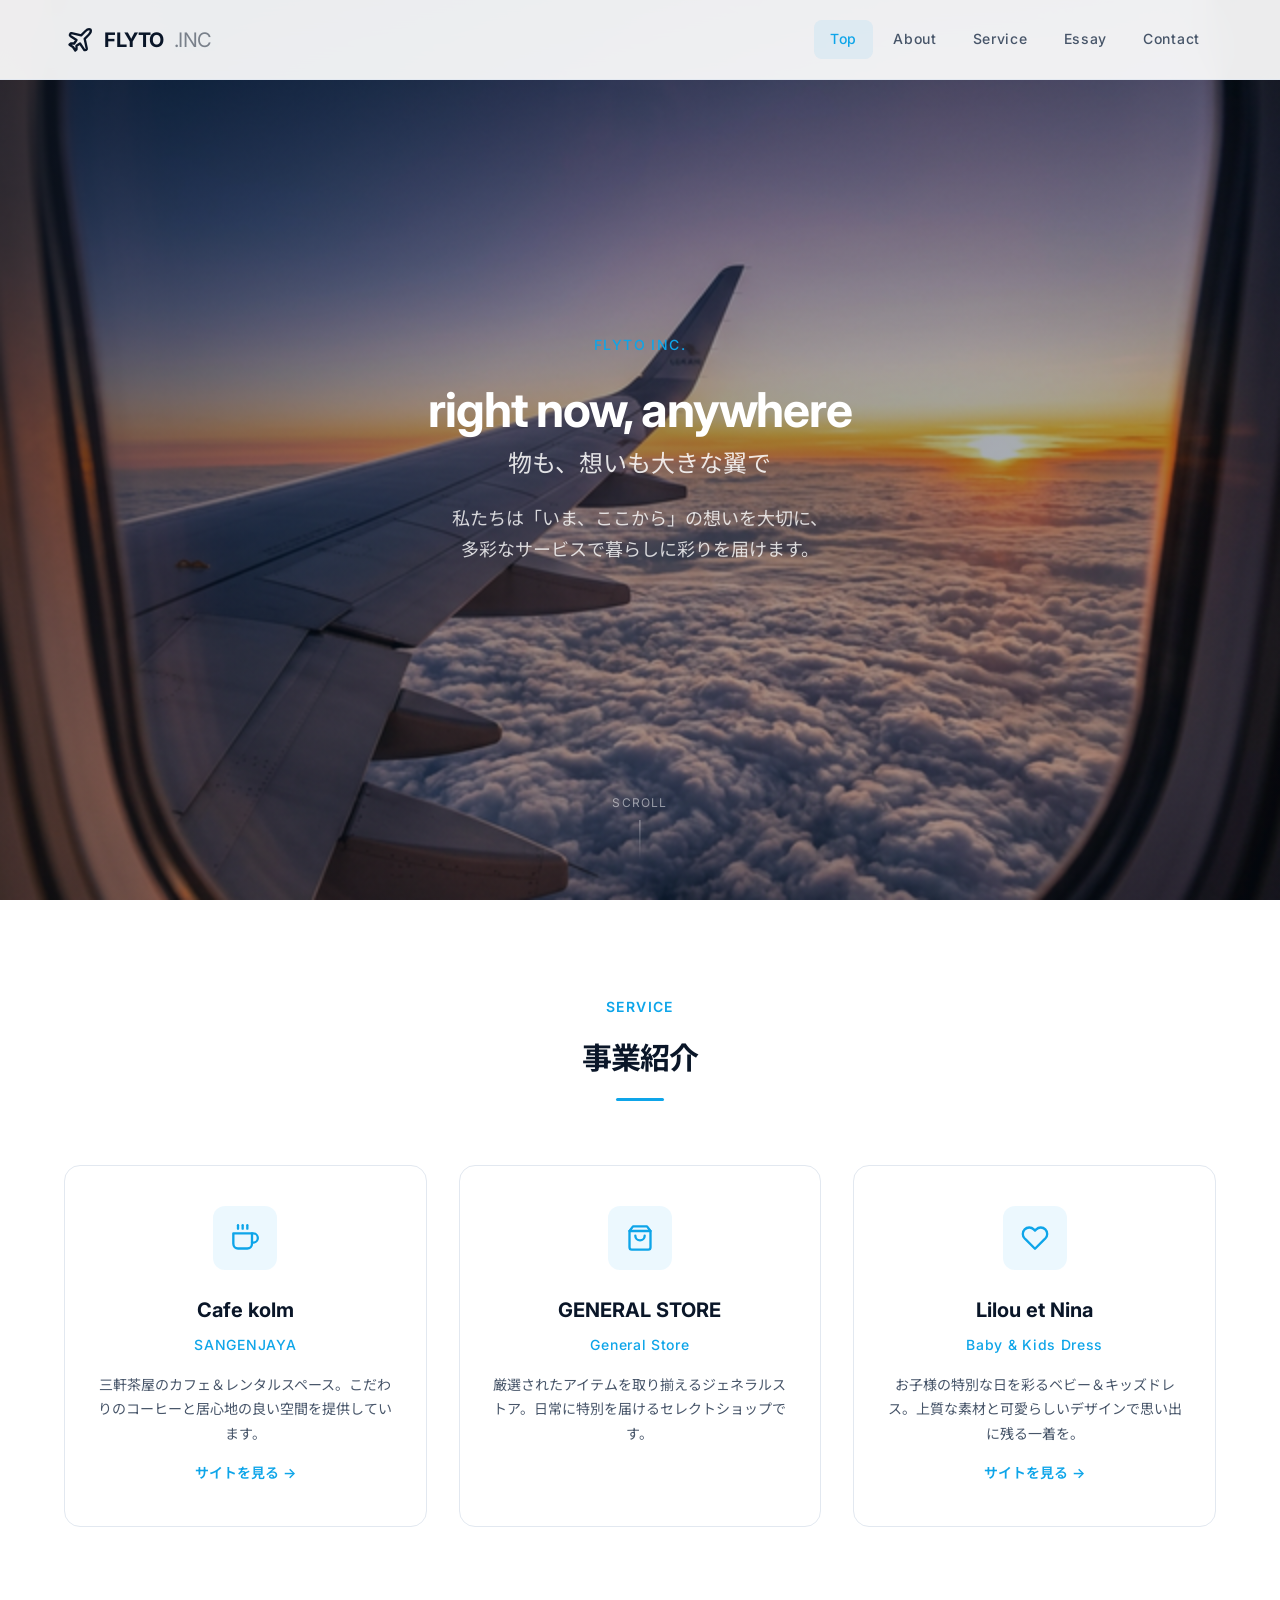
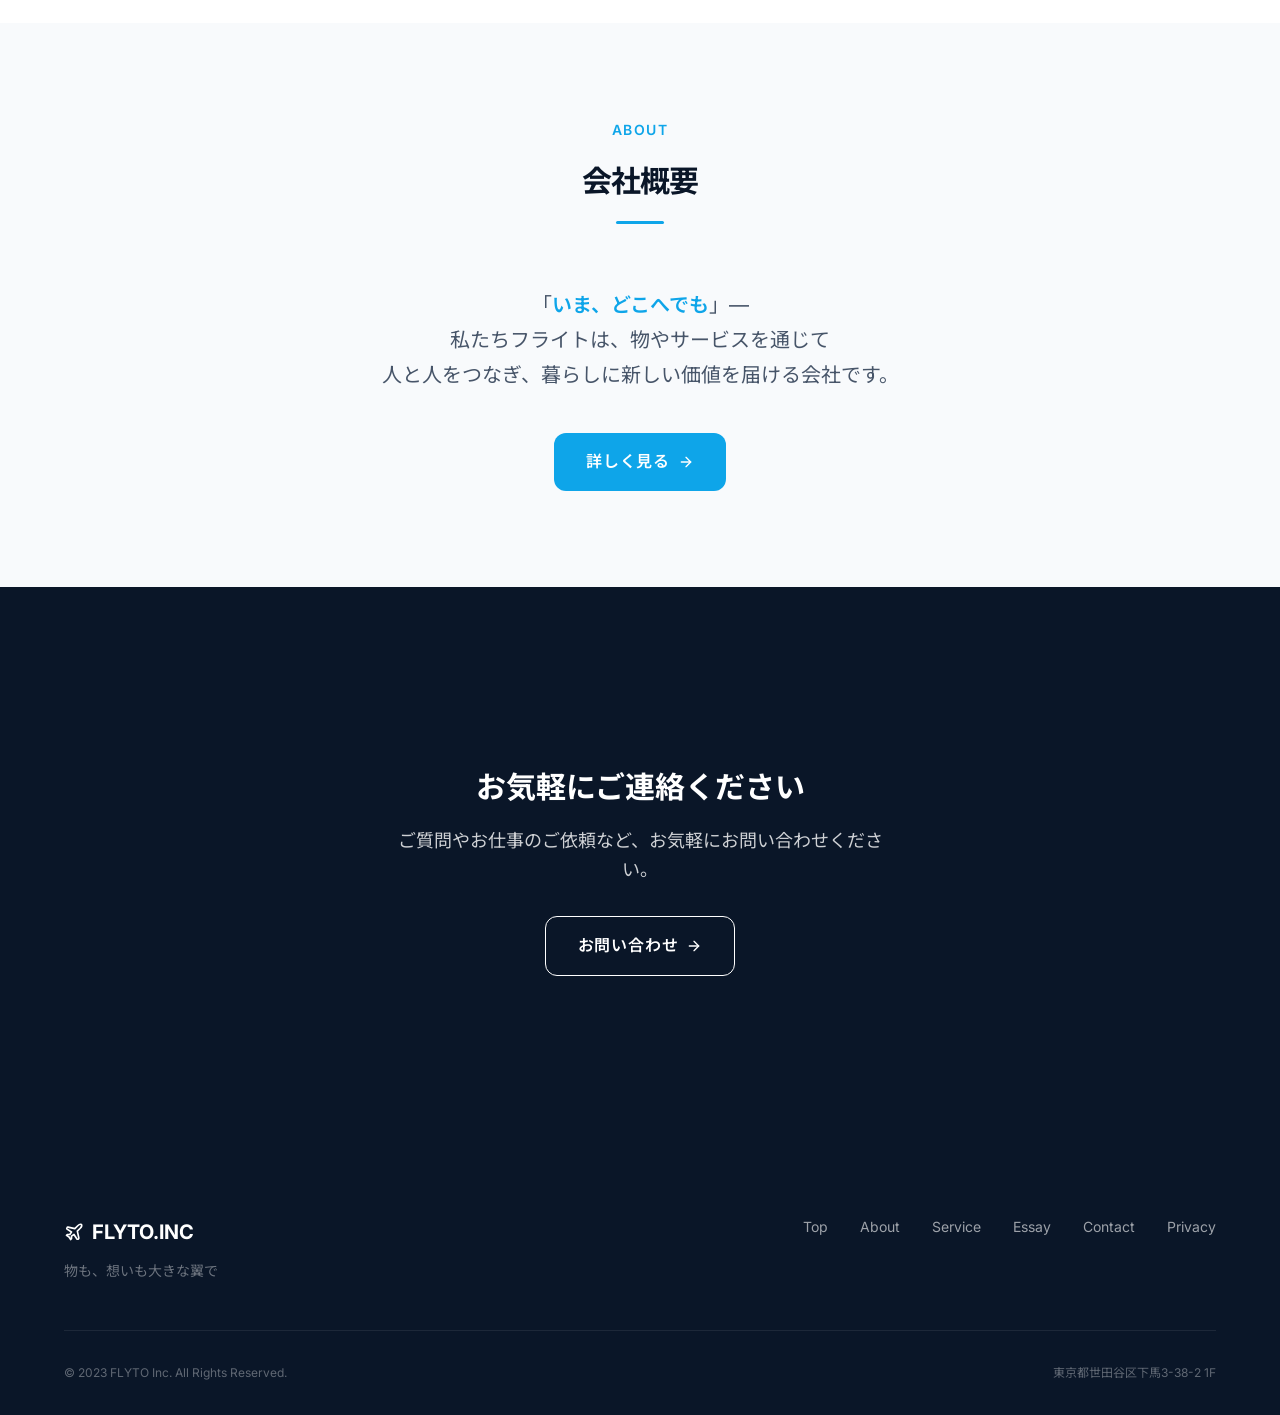
==== commit b7b89c4b: "Essay: 仕組みオタク" ====
--- a/index.html
+++ b/index.html
@@ -31,6 +31,7 @@
         <a href="index.html" class="header__nav-link active">Top</a>
         <a href="about.html" class="header__nav-link">About</a>
         <a href="service.html" class="header__nav-link">Service</a>
+        <a href="essay/" class="header__nav-link">Essay</a>
         <a href="contact.html" class="header__nav-link">Contact</a>
       </nav>
       <button class="header__hamburger" id="hamburger" aria-label="メニューを開く">
@@ -47,6 +48,7 @@
       <a href="index.html" class="mobile-nav__link">Top</a>
       <a href="about.html" class="mobile-nav__link">About</a>
       <a href="service.html" class="mobile-nav__link">Service</a>
+      <a href="essay/" class="mobile-nav__link">Essay</a>
       <a href="contact.html" class="mobile-nav__link">Contact</a>
     </div>
   </nav>
@@ -172,6 +174,7 @@
           <a href="index.html" class="footer__nav-link">Top</a>
           <a href="about.html" class="footer__nav-link">About</a>
           <a href="service.html" class="footer__nav-link">Service</a>
+          <a href="essay/" class="footer__nav-link">Essay</a>
           <a href="contact.html" class="footer__nav-link">Contact</a>
           <a href="privacy.html" class="footer__nav-link">Privacy</a>
         </nav>
--- a/css/style.css
+++ b/css/style.css
@@ -1,1020 +1,1042 @@
-:root {
-  /* ── Colors ── */
-  --color-primary: #0A1628;
-  --color-primary-light: #1a2d4a;
-  --color-accent: #0EA5E9;
-  --color-accent-hover: #38BDF8;
-  --color-accent-subtle: rgba(14, 165, 233, 0.08);
-  --color-white: #FFFFFF;
-  --color-off-white: #F8FAFC;
-  --color-gray-50: #F1F5F9;
-  --color-gray-100: #E2E8F0;
-  --color-gray-200: #CBD5E1;
-  --color-gray-400: #94A3B8;
-  --color-gray-500: #64748B;
-  --color-gray-600: #475569;
-  --color-gray-700: #334155;
-  --color-gray-800: #1E293B;
-  --color-text: #0F172A;
-  --color-text-secondary: #475569;
-  --color-text-light: #94A3B8;
-  --color-border: #E2E8F0;
-  --color-overlay: rgba(10, 22, 40, 0.6);
-
-  /* ── Typography ── */
-  --font-sans: 'Inter', 'Noto Sans JP', -apple-system, BlinkMacSystemFont, sans-serif;
-  --font-display: 'Inter', 'Noto Sans JP', sans-serif;
-
-  --text-xs: 0.75rem;
-  --text-sm: 0.875rem;
-  --text-base: 1rem;
-  --text-lg: 1.125rem;
-  --text-xl: 1.25rem;
-  --text-2xl: 1.5rem;
-  --text-3xl: 1.875rem;
-  --text-4xl: 2.25rem;
-  --text-5xl: 3rem;
-  --text-6xl: 3.75rem;
-
-  --leading-tight: 1.2;
-  --leading-normal: 1.6;
-  --leading-relaxed: 1.75;
-
-  --tracking-tight: -0.025em;
-  --tracking-normal: 0;
-  --tracking-wide: 0.05em;
-  --tracking-wider: 0.1em;
-
-  /* ── Spacing ── */
-  --space-1: 0.25rem;
-  --space-2: 0.5rem;
-  --space-3: 0.75rem;
-  --space-4: 1rem;
-  --space-5: 1.25rem;
-  --space-6: 1.5rem;
-  --space-8: 2rem;
-  --space-10: 2.5rem;
-  --space-12: 3rem;
-  --space-16: 4rem;
-  --space-20: 5rem;
-  --space-24: 6rem;
-  --space-32: 8rem;
-
-  /* ── Layout ── */
-  --container-max: 1200px;
-  --container-narrow: 800px;
-  --header-height: 80px;
-
-  /* ── Effects ── */
-  --radius-sm: 4px;
-  --radius-md: 8px;
-  --radius-lg: 12px;
-  --radius-xl: 16px;
-  --radius-2xl: 24px;
-
-  --shadow-sm: 0 1px 2px rgba(0, 0, 0, 0.05);
-  --shadow-md: 0 4px 6px -1px rgba(0, 0, 0, 0.07), 0 2px 4px -2px rgba(0, 0, 0, 0.05);
-  --shadow-lg: 0 10px 15px -3px rgba(0, 0, 0, 0.08), 0 4px 6px -4px rgba(0, 0, 0, 0.04);
-  --shadow-xl: 0 20px 25px -5px rgba(0, 0, 0, 0.08), 0 8px 10px -6px rgba(0, 0, 0, 0.04);
-  --shadow-card: 0 1px 3px rgba(0, 0, 0, 0.04), 0 8px 24px rgba(0, 0, 0, 0.06);
-
-  --transition-fast: 150ms ease;
-  --transition-base: 250ms ease;
-  --transition-slow: 400ms ease;
-  --transition-smooth: 500ms cubic-bezier(0.4, 0, 0.2, 1);
-}
-
-/* ══════════════════════════════════════
-   RESET & BASE
-   ══════════════════════════════════════ */
-
-*, *::before, *::after {
-  box-sizing: border-box;
-  margin: 0;
-  padding: 0;
-}
-
-html {
-  scroll-behavior: smooth;
-  font-size: 16px;
-  -webkit-font-smoothing: antialiased;
-  -moz-osx-font-smoothing: grayscale;
-}
-
-body {
-  font-family: var(--font-sans);
-  font-size: var(--text-base);
-  line-height: var(--leading-normal);
-  color: var(--color-text);
-  background-color: var(--color-white);
-  overflow-x: hidden;
-}
-
-img {
-  max-width: 100%;
-  height: auto;
-  display: block;
-}
-
-a {
-  color: inherit;
-  text-decoration: none;
-}
-
-ul, ol {
-  list-style: none;
-}
-
-button {
-  border: none;
-  background: none;
-  cursor: pointer;
-  font-family: inherit;
-}
-
-/* ══════════════════════════════════════
-   LAYOUT
-   ══════════════════════════════════════ */
-
-.container {
-  width: 100%;
-  max-width: var(--container-max);
-  margin: 0 auto;
-  padding: 0 var(--space-6);
-}
-
-.container--narrow {
-  max-width: var(--container-narrow);
-}
-
-.section {
-  padding: var(--space-24) 0;
-}
-
-.section--alt {
-  background-color: var(--color-off-white);
-}
-
-.section--dark {
-  background-color: var(--color-primary);
-  color: var(--color-white);
-}
-
-/* ══════════════════════════════════════
-   HEADER
-   ══════════════════════════════════════ */
-
-.header {
-  position: fixed;
-  top: 0;
-  left: 0;
-  right: 0;
-  z-index: 1000;
-  height: var(--header-height);
-  background: rgba(255, 255, 255, 0.92);
-  backdrop-filter: blur(20px);
-  -webkit-backdrop-filter: blur(20px);
-  border-bottom: 1px solid var(--color-border);
-  transition: background var(--transition-base), box-shadow var(--transition-base);
-}
-
-.header.scrolled {
-  box-shadow: var(--shadow-md);
-}
-
-.header__inner {
-  display: flex;
-  align-items: center;
-  justify-content: space-between;
-  height: 100%;
-  max-width: var(--container-max);
-  margin: 0 auto;
-  padding: 0 var(--space-6);
-}
-
-.header__logo {
-  font-family: var(--font-display);
-  font-size: var(--text-xl);
-  font-weight: 700;
-  color: var(--color-primary);
-  letter-spacing: var(--tracking-tight);
-  display: flex;
-  align-items: center;
-  gap: var(--space-2);
-}
-
-.header__logo-icon {
-  width: 32px;
-  height: 32px;
-  display: flex;
-  align-items: center;
-  justify-content: center;
-}
-
-.header__logo-icon svg {
-  width: 28px;
-  height: 28px;
-}
-
-.header__nav {
-  display: flex;
-  align-items: center;
-  gap: var(--space-1);
-}
-
-.header__nav-link {
-  font-size: var(--text-sm);
-  font-weight: 500;
-  color: var(--color-gray-600);
-  padding: var(--space-2) var(--space-4);
-  border-radius: var(--radius-md);
-  transition: color var(--transition-fast), background-color var(--transition-fast);
-  letter-spacing: var(--tracking-wide);
-}
-
-.header__nav-link:hover {
-  color: var(--color-primary);
-  background-color: var(--color-gray-50);
-}
-
-.header__nav-link.active {
-  color: var(--color-accent);
-  background-color: var(--color-accent-subtle);
-}
-
-/* Hamburger */
-.header__hamburger {
-  display: none;
-  flex-direction: column;
-  justify-content: center;
-  align-items: center;
-  width: 40px;
-  height: 40px;
-  gap: 5px;
-  border-radius: var(--radius-md);
-  transition: background-color var(--transition-fast);
-}
-
-.header__hamburger:hover {
-  background-color: var(--color-gray-50);
-}
-
-.header__hamburger span {
-  display: block;
-  width: 20px;
-  height: 2px;
-  background-color: var(--color-primary);
-  border-radius: 1px;
-  transition: transform var(--transition-base), opacity var(--transition-base);
-}
-
-.header__hamburger.open span:nth-child(1) {
-  transform: rotate(45deg) translate(2.5px, 2.5px);
-}
-
-.header__hamburger.open span:nth-child(2) {
-  opacity: 0;
-}
-
-.header__hamburger.open span:nth-child(3) {
-  transform: rotate(-45deg) translate(2.5px, -2.5px);
-}
-
-/* Mobile Nav */
-.mobile-nav {
-  display: none;
-  position: fixed;
-  top: var(--header-height);
-  left: 0;
-  right: 0;
-  bottom: 0;
-  background: rgba(255, 255, 255, 0.98);
-  backdrop-filter: blur(20px);
-  -webkit-backdrop-filter: blur(20px);
-  z-index: 999;
-  opacity: 0;
-  visibility: hidden;
-  transition: opacity var(--transition-base), visibility var(--transition-base);
-}
-
-.mobile-nav.open {
-  opacity: 1;
-  visibility: visible;
-}
-
-.mobile-nav__inner {
-  display: flex;
-  flex-direction: column;
-  padding: var(--space-8) var(--space-6);
-  gap: var(--space-2);
-}
-
-.mobile-nav__link {
-  font-size: var(--text-lg);
-  font-weight: 500;
-  color: var(--color-gray-700);
-  padding: var(--space-4) var(--space-4);
-  border-radius: var(--radius-md);
-  transition: color var(--transition-fast), background-color var(--transition-fast);
-}
-
-.mobile-nav__link:hover {
-  color: var(--color-accent);
-  background-color: var(--color-gray-50);
-}
-
-/* ══════════════════════════════════════
-   HERO
-   ══════════════════════════════════════ */
-
-.hero {
-  position: relative;
-  min-height: 100vh;
-  display: flex;
-  align-items: center;
-  justify-content: center;
-  overflow: hidden;
-  background: var(--color-primary);
-}
-
-.hero__bg {
-  position: absolute;
-  inset: 0;
-  background-size: cover;
-  background-position: center;
-  background-repeat: no-repeat;
-  transition: transform 8s ease;
-}
-
-.hero__bg::after {
-  content: '';
-  position: absolute;
-  inset: 0;
-  background: linear-gradient(
-    135deg,
-    rgba(10, 22, 40, 0.7) 0%,
-    rgba(10, 22, 40, 0.4) 40%,
-    rgba(10, 22, 40, 0.3) 100%
-  );
-}
-
-.hero__content {
-  position: relative;
-  z-index: 1;
-  text-align: center;
-  color: var(--color-white);
-  padding: var(--space-8);
-  max-width: 800px;
-}
-
-.hero__tagline {
-  font-family: var(--font-display);
-  font-size: var(--text-sm);
-  font-weight: 500;
-  letter-spacing: var(--tracking-wider);
-  text-transform: uppercase;
-  color: var(--color-accent);
-  margin-bottom: var(--space-6);
-  opacity: 0;
-  transform: translateY(20px);
-  animation: fadeInUp 0.8s ease forwards 0.3s;
-}
-
-.hero__title {
-  font-family: var(--font-display);
-  font-size: var(--text-5xl);
-  font-weight: 700;
-  line-height: var(--leading-tight);
-  letter-spacing: var(--tracking-tight);
-  margin-bottom: var(--space-6);
-  opacity: 0;
-  transform: translateY(20px);
-  animation: fadeInUp 0.8s ease forwards 0.5s;
-}
-
-.hero__title-sub {
-  display: block;
-  font-size: var(--text-2xl);
-  font-weight: 400;
-  color: rgba(255, 255, 255, 0.85);
-  margin-top: var(--space-3);
-  letter-spacing: var(--tracking-normal);
-}
-
-.hero__description {
-  font-size: var(--text-lg);
-  line-height: var(--leading-relaxed);
-  color: rgba(255, 255, 255, 0.8);
-  max-width: 560px;
-  margin: 0 auto;
-  opacity: 0;
-  transform: translateY(20px);
-  animation: fadeInUp 0.8s ease forwards 0.7s;
-}
-
-.hero__scroll-indicator {
-  position: absolute;
-  bottom: var(--space-10);
-  left: 50%;
-  transform: translateX(-50%);
-  display: flex;
-  flex-direction: column;
-  align-items: center;
-  gap: var(--space-2);
-  color: rgba(255, 255, 255, 0.5);
-  font-size: var(--text-xs);
-  letter-spacing: var(--tracking-wider);
-  text-transform: uppercase;
-  opacity: 0;
-  animation: fadeIn 1s ease forwards 1.2s;
-}
-
-.hero__scroll-indicator::after {
-  content: '';
-  width: 1px;
-  height: 40px;
-  background: linear-gradient(to bottom, rgba(255,255,255,0.5), transparent);
-  animation: scrollLine 2s ease infinite;
-}
-
-/* ══════════════════════════════════════
-   SECTION HEADERS
-   ══════════════════════════════════════ */
-
-.section-header {
-  text-align: center;
-  margin-bottom: var(--space-16);
-}
-
-.section-header__label {
-  font-size: var(--text-sm);
-  font-weight: 600;
-  letter-spacing: var(--tracking-wider);
-  text-transform: uppercase;
-  color: var(--color-accent);
-  margin-bottom: var(--space-4);
-}
-
-.section-header__title {
-  font-family: var(--font-display);
-  font-size: var(--text-3xl);
-  font-weight: 700;
-  letter-spacing: var(--tracking-tight);
-  color: var(--color-primary);
-  margin-bottom: var(--space-4);
-}
-
-.section--dark .section-header__title {
-  color: var(--color-white);
-}
-
-.section-header__divider {
-  width: 48px;
-  height: 3px;
-  background: var(--color-accent);
-  border-radius: 2px;
-  margin: 0 auto;
-}
-
-/* ══════════════════════════════════════
-   CARDS
-   ══════════════════════════════════════ */
-
-.cards-grid {
-  display: grid;
-  grid-template-columns: repeat(3, 1fr);
-  gap: var(--space-8);
-}
-
-.card {
-  background: var(--color-white);
-  border-radius: var(--radius-xl);
-  padding: var(--space-10) var(--space-8);
-  text-align: center;
-  border: 1px solid var(--color-border);
-  transition: transform var(--transition-smooth), box-shadow var(--transition-smooth), border-color var(--transition-smooth);
-  position: relative;
-  overflow: hidden;
-}
-
-.card::before {
-  content: '';
-  position: absolute;
-  top: 0;
-  left: 0;
-  right: 0;
-  height: 3px;
-  background: linear-gradient(90deg, var(--color-accent), var(--color-accent-hover));
-  transform: scaleX(0);
-  transition: transform var(--transition-smooth);
-}
-
-.card:hover {
-  transform: translateY(-4px);
-  box-shadow: var(--shadow-xl);
-  border-color: transparent;
-}
-
-.card:hover::before {
-  transform: scaleX(1);
-}
-
-.card__icon {
-  width: 64px;
-  height: 64px;
-  margin: 0 auto var(--space-6);
-  display: flex;
-  align-items: center;
-  justify-content: center;
-  background: var(--color-accent-subtle);
-  border-radius: var(--radius-lg);
-  color: var(--color-accent);
-  transition: background-color var(--transition-base), transform var(--transition-base);
-}
-
-.card:hover .card__icon {
-  background: var(--color-accent);
-  color: var(--color-white);
-  transform: scale(1.05);
-}
-
-.card__icon svg {
-  width: 28px;
-  height: 28px;
-}
-
-.card__title {
-  font-family: var(--font-display);
-  font-size: var(--text-xl);
-  font-weight: 700;
-  color: var(--color-primary);
-  margin-bottom: var(--space-2);
-}
-
-.card__subtitle {
-  font-size: var(--text-sm);
-  color: var(--color-accent);
-  font-weight: 500;
-  margin-bottom: var(--space-4);
-  letter-spacing: var(--tracking-wide);
-}
-
-.card__description {
-  font-size: var(--text-sm);
-  line-height: var(--leading-relaxed);
-  color: var(--color-text-secondary);
-}
-
-.card__link {
-  display: inline-block;
-  margin-top: 1rem;
-  font-size: var(--text-sm);
-  font-weight: 600;
-  color: var(--color-accent);
-  text-decoration: none;
-  transition: opacity 0.2s;
-}
-
-.card__link:hover {
-  opacity: 0.7;
-}
-
-/* ══════════════════════════════════════
-   COMPANY INFO TABLE
-   ══════════════════════════════════════ */
-
-.info-table {
-  width: 100%;
-  max-width: var(--container-narrow);
-  margin: 0 auto;
-}
-
-.info-table__row {
-  display: flex;
-  border-bottom: 1px solid var(--color-border);
-  padding: var(--space-5) 0;
-  align-items: baseline;
-}
-
-.info-table__label {
-  flex: 0 0 180px;
-  font-size: var(--text-sm);
-  font-weight: 600;
-  color: var(--color-primary);
-  letter-spacing: var(--tracking-wide);
-}
-
-.info-table__value {
-  flex: 1;
-  font-size: var(--text-base);
-  color: var(--color-text-secondary);
-  line-height: var(--leading-relaxed);
-}
-
-/* ══════════════════════════════════════
-   CTA SECTION
-   ══════════════════════════════════════ */
-
-.cta {
-  text-align: center;
-  padding: var(--space-20) var(--space-6);
-}
-
-.cta__title {
-  font-family: var(--font-display);
-  font-size: var(--text-3xl);
-  font-weight: 700;
-  color: var(--color-white);
-  margin-bottom: var(--space-4);
-}
-
-.cta__description {
-  font-size: var(--text-lg);
-  color: rgba(255, 255, 255, 0.8);
-  margin-bottom: var(--space-8);
-  max-width: 500px;
-  margin-left: auto;
-  margin-right: auto;
-}
-
-.btn {
-  display: inline-flex;
-  align-items: center;
-  gap: var(--space-2);
-  font-size: var(--text-sm);
-  font-weight: 600;
-  padding: var(--space-3) var(--space-6);
-  border-radius: var(--radius-md);
-  transition: all var(--transition-base);
-  letter-spacing: var(--tracking-wide);
-}
-
-.btn--primary {
-  background: var(--color-accent);
-  color: var(--color-white);
-}
-
-.btn--primary:hover {
-  background: var(--color-accent-hover);
-  transform: translateY(-1px);
-  box-shadow: 0 4px 12px rgba(14, 165, 233, 0.35);
-}
-
-.btn--outline {
-  border: 1.5px solid var(--color-white);
-  color: var(--color-white);
-}
-
-.btn--outline:hover {
-  background: var(--color-white);
-  color: var(--color-primary);
-}
-
-.btn--lg {
-  font-size: var(--text-base);
-  padding: var(--space-4) var(--space-8);
-  border-radius: var(--radius-lg);
-}
-
-.btn svg {
-  width: 16px;
-  height: 16px;
-}
-
-/* ══════════════════════════════════════
-   CONTACT FORM
-   ══════════════════════════════════════ */
-
-.contact-form {
-  max-width: var(--container-narrow);
-  margin: 0 auto;
-}
-
-.form-group {
-  margin-bottom: var(--space-6);
-}
-
-.form-group__label {
-  display: block;
-  font-size: var(--text-sm);
-  font-weight: 600;
-  color: var(--color-primary);
-  margin-bottom: var(--space-2);
-}
-
-.form-group__label .required {
-  color: #EF4444;
-  margin-left: var(--space-1);
-}
-
-.form-group__input,
-.form-group__textarea {
-  width: 100%;
-  padding: var(--space-3) var(--space-4);
-  font-family: var(--font-sans);
-  font-size: var(--text-base);
-  color: var(--color-text);
-  background: var(--color-white);
-  border: 1.5px solid var(--color-border);
-  border-radius: var(--radius-md);
-  transition: border-color var(--transition-fast), box-shadow var(--transition-fast);
-  outline: none;
-}
-
-.form-group__input:focus,
-.form-group__textarea:focus {
-  border-color: var(--color-accent);
-  box-shadow: 0 0 0 3px rgba(14, 165, 233, 0.12);
-}
-
-.form-group__textarea {
-  resize: vertical;
-  min-height: 160px;
-}
-
-/* ══════════════════════════════════════
-   FOOTER
-   ══════════════════════════════════════ */
-
-.footer {
-  background: var(--color-primary);
-  color: rgba(255, 255, 255, 0.6);
-  padding: var(--space-16) 0 var(--space-8);
-}
-
-.footer__inner {
-  display: flex;
-  justify-content: space-between;
-  align-items: flex-start;
-  margin-bottom: var(--space-12);
-}
-
-.footer__brand {
-  flex: 0 0 auto;
-}
-
-.footer__logo {
-  font-family: var(--font-display);
-  font-size: var(--text-xl);
-  font-weight: 700;
-  color: var(--color-white);
-  margin-bottom: var(--space-3);
-  display: flex;
-  align-items: center;
-  gap: var(--space-2);
-}
-
-.footer__logo svg {
-  width: 24px;
-  height: 24px;
-}
-
-.footer__tagline {
-  font-size: var(--text-sm);
-  color: rgba(255, 255, 255, 0.4);
-}
-
-.footer__nav {
-  display: flex;
-  gap: var(--space-8);
-}
-
-.footer__nav-link {
-  font-size: var(--text-sm);
-  color: rgba(255, 255, 255, 0.6);
-  transition: color var(--transition-fast);
-}
-
-.footer__nav-link:hover {
-  color: var(--color-white);
-}
-
-.footer__bottom {
-  border-top: 1px solid rgba(255, 255, 255, 0.08);
-  padding-top: var(--space-8);
-  display: flex;
-  justify-content: space-between;
-  align-items: center;
-}
-
-.footer__copy {
-  font-size: var(--text-xs);
-  color: rgba(255, 255, 255, 0.35);
-}
-
-.footer__address {
-  font-size: var(--text-xs);
-  color: rgba(255, 255, 255, 0.35);
-}
-
-/* ══════════════════════════════════════
-   PAGE HEADER (inner pages)
-   ══════════════════════════════════════ */
-
-.page-header {
-  padding-top: calc(var(--header-height) + var(--space-20));
-  padding-bottom: var(--space-16);
-  background: var(--color-primary);
-  color: var(--color-white);
-  text-align: center;
-  position: relative;
-  overflow: hidden;
-}
-
-.page-header::before {
-  content: '';
-  position: absolute;
-  top: -50%;
-  right: -20%;
-  width: 600px;
-  height: 600px;
-  border-radius: 50%;
-  background: radial-gradient(circle, rgba(14, 165, 233, 0.08) 0%, transparent 70%);
-  pointer-events: none;
-}
-
-.page-header__label {
-  font-size: var(--text-sm);
-  font-weight: 500;
-  letter-spacing: var(--tracking-wider);
-  text-transform: uppercase;
-  color: var(--color-accent);
-  margin-bottom: var(--space-4);
-}
-
-.page-header__title {
-  font-family: var(--font-display);
-  font-size: var(--text-4xl);
-  font-weight: 700;
-  letter-spacing: var(--tracking-tight);
-}
-
-/* ══════════════════════════════════════
-   MISSION SECTION
-   ══════════════════════════════════════ */
-
-.mission {
-  text-align: center;
-  max-width: var(--container-narrow);
-  margin: 0 auto;
-}
-
-.mission__text {
-  font-size: var(--text-xl);
-  line-height: var(--leading-relaxed);
-  color: var(--color-text-secondary);
-}
-
-.mission__text em {
-  font-style: normal;
-  color: var(--color-accent);
-  font-weight: 600;
-}
-
-/* ══════════════════════════════════════
-   SCROLL ANIMATIONS
-   ══════════════════════════════════════ */
-
-.reveal {
-  opacity: 0;
-  transform: translateY(30px);
-  transition: opacity 0.6s ease, transform 0.6s ease;
-}
-
-.reveal.visible {
-  opacity: 1;
-  transform: translateY(0);
-}
-
-.reveal-delay-1 { transition-delay: 0.1s; }
-.reveal-delay-2 { transition-delay: 0.2s; }
-.reveal-delay-3 { transition-delay: 0.3s; }
-
-/* ══════════════════════════════════════
-   KEYFRAMES
-   ══════════════════════════════════════ */
-
-@keyframes fadeInUp {
-  to {
-    opacity: 1;
-    transform: translateY(0);
-  }
-}
-
-@keyframes fadeIn {
-  to { opacity: 1; }
-}
-
-@keyframes scrollLine {
-  0% { transform: scaleY(0); transform-origin: top; }
-  50% { transform: scaleY(1); transform-origin: top; }
-  51% { transform: scaleY(1); transform-origin: bottom; }
-  100% { transform: scaleY(0); transform-origin: bottom; }
-}
-
-/* ══════════════════════════════════════
-   RESPONSIVE
-   ══════════════════════════════════════ */
-
-@media (max-width: 768px) {
-  :root {
-    --header-height: 64px;
-  }
-
-  .header__nav {
-    display: none;
-  }
-
-  .header__hamburger {
-    display: flex;
-  }
-
-  .mobile-nav {
-    display: block;
-  }
-
-  .hero__title {
-    font-size: var(--text-3xl);
-  }
-
-  .hero__title-sub {
-    font-size: var(--text-lg);
-  }
-
-  .hero__description {
-    font-size: var(--text-base);
-  }
-
-  .cards-grid {
-    grid-template-columns: 1fr;
-    gap: var(--space-6);
-  }
-
-  .section {
-    padding: var(--space-16) 0;
-  }
-
-  .section-header {
-    margin-bottom: var(--space-10);
-  }
-
-  .section-header__title {
-    font-size: var(--text-2xl);
-  }
-
-  .info-table__row {
-    flex-direction: column;
-    gap: var(--space-1);
-  }
-
-  .info-table__label {
-    flex: none;
-  }
-
-  .footer__inner {
-    flex-direction: column;
-    gap: var(--space-8);
-  }
-
-  .footer__nav {
-    flex-wrap: wrap;
-    gap: var(--space-4) var(--space-6);
-  }
-
-  .footer__bottom {
-    flex-direction: column;
-    gap: var(--space-3);
-    text-align: center;
-  }
-
-  .page-header {
-    padding-top: calc(var(--header-height) + var(--space-12));
-    padding-bottom: var(--space-10);
-  }
-
-  .page-header__title {
-    font-size: var(--text-3xl);
-  }
-
-  .cta__title {
-    font-size: var(--text-2xl);
-  }
-}
-
-@media (max-width: 480px) {
-  .container {
-    padding: 0 var(--space-4);
-  }
-
-  .hero__content {
-    padding: var(--space-4);
-  }
-
-  .hero__title {
-    font-size: var(--text-2xl);
-  }
-
-  .card {
-    padding: var(--space-8) var(--space-6);
-  }
-}
+:root {
+  /* ── Colors ── */
+  --color-primary: #0A1628;
+  --color-primary-light: #1a2d4a;
+  --color-accent: #0EA5E9;
+  --color-accent-hover: #38BDF8;
+  --color-accent-subtle: rgba(14, 165, 233, 0.08);
+  --color-white: #FFFFFF;
+  --color-off-white: #F8FAFC;
+  --color-gray-50: #F1F5F9;
+  --color-gray-100: #E2E8F0;
+  --color-gray-200: #CBD5E1;
+  --color-gray-400: #94A3B8;
+  --color-gray-500: #64748B;
+  --color-gray-600: #475569;
+  --color-gray-700: #334155;
+  --color-gray-800: #1E293B;
+  --color-text: #0F172A;
+  --color-text-secondary: #475569;
+  --color-text-light: #94A3B8;
+  --color-border: #E2E8F0;
+  --color-overlay: rgba(10, 22, 40, 0.6);
+
+  /* ── Typography ── */
+  --font-sans: 'Inter', 'Noto Sans JP', -apple-system, BlinkMacSystemFont, sans-serif;
+  --font-display: 'Inter', 'Noto Sans JP', sans-serif;
+
+  --text-xs: 0.75rem;
+  --text-sm: 0.875rem;
+  --text-base: 1rem;
+  --text-lg: 1.125rem;
+  --text-xl: 1.25rem;
+  --text-2xl: 1.5rem;
+  --text-3xl: 1.875rem;
+  --text-4xl: 2.25rem;
+  --text-5xl: 3rem;
+  --text-6xl: 3.75rem;
+
+  --leading-tight: 1.2;
+  --leading-normal: 1.6;
+  --leading-relaxed: 1.75;
+
+  --tracking-tight: -0.025em;
+  --tracking-normal: 0;
+  --tracking-wide: 0.05em;
+  --tracking-wider: 0.1em;
+
+  /* ── Spacing ── */
+  --space-1: 0.25rem;
+  --space-2: 0.5rem;
+  --space-3: 0.75rem;
+  --space-4: 1rem;
+  --space-5: 1.25rem;
+  --space-6: 1.5rem;
+  --space-8: 2rem;
+  --space-10: 2.5rem;
+  --space-12: 3rem;
+  --space-16: 4rem;
+  --space-20: 5rem;
+  --space-24: 6rem;
+  --space-32: 8rem;
+
+  /* ── Layout ── */
+  --container-max: 1200px;
+  --container-narrow: 800px;
+  --header-height: 80px;
+
+  /* ── Effects ── */
+  --radius-sm: 4px;
+  --radius-md: 8px;
+  --radius-lg: 12px;
+  --radius-xl: 16px;
+  --radius-2xl: 24px;
+
+  --shadow-sm: 0 1px 2px rgba(0, 0, 0, 0.05);
+  --shadow-md: 0 4px 6px -1px rgba(0, 0, 0, 0.07), 0 2px 4px -2px rgba(0, 0, 0, 0.05);
+  --shadow-lg: 0 10px 15px -3px rgba(0, 0, 0, 0.08), 0 4px 6px -4px rgba(0, 0, 0, 0.04);
+  --shadow-xl: 0 20px 25px -5px rgba(0, 0, 0, 0.08), 0 8px 10px -6px rgba(0, 0, 0, 0.04);
+  --shadow-card: 0 1px 3px rgba(0, 0, 0, 0.04), 0 8px 24px rgba(0, 0, 0, 0.06);
+
+  --transition-fast: 150ms ease;
+  --transition-base: 250ms ease;
+  --transition-slow: 400ms ease;
+  --transition-smooth: 500ms cubic-bezier(0.4, 0, 0.2, 1);
+}
+
+/* ══════════════════════════════════════
+   RESET & BASE
+   ══════════════════════════════════════ */
+
+*, *::before, *::after {
+  box-sizing: border-box;
+  margin: 0;
+  padding: 0;
+}
+
+html {
+  scroll-behavior: smooth;
+  font-size: 16px;
+  -webkit-font-smoothing: antialiased;
+  -moz-osx-font-smoothing: grayscale;
+}
+
+body {
+  font-family: var(--font-sans);
+  font-size: var(--text-base);
+  line-height: var(--leading-normal);
+  color: var(--color-text);
+  background-color: var(--color-white);
+  overflow-x: hidden;
+}
+
+img {
+  max-width: 100%;
+  height: auto;
+  display: block;
+}
+
+a {
+  color: inherit;
+  text-decoration: none;
+}
+
+ul, ol {
+  list-style: none;
+}
+
+button {
+  border: none;
+  background: none;
+  cursor: pointer;
+  font-family: inherit;
+}
+
+/* ══════════════════════════════════════
+   LAYOUT
+   ══════════════════════════════════════ */
+
+.container {
+  width: 100%;
+  max-width: var(--container-max);
+  margin: 0 auto;
+  padding: 0 var(--space-6);
+}
+
+.container--narrow {
+  max-width: var(--container-narrow);
+}
+
+.section {
+  padding: var(--space-24) 0;
+}
+
+.section--alt {
+  background-color: var(--color-off-white);
+}
+
+.section--dark {
+  background-color: var(--color-primary);
+  color: var(--color-white);
+}
+
+/* ══════════════════════════════════════
+   HEADER
+   ══════════════════════════════════════ */
+
+.header {
+  position: fixed;
+  top: 0;
+  left: 0;
+  right: 0;
+  z-index: 1000;
+  height: var(--header-height);
+  background: rgba(255, 255, 255, 0.92);
+  backdrop-filter: blur(20px);
+  -webkit-backdrop-filter: blur(20px);
+  border-bottom: 1px solid var(--color-border);
+  transition: background var(--transition-base), box-shadow var(--transition-base);
+}
+
+.header.scrolled {
+  box-shadow: var(--shadow-md);
+}
+
+.header__inner {
+  display: flex;
+  align-items: center;
+  justify-content: space-between;
+  height: 100%;
+  max-width: var(--container-max);
+  margin: 0 auto;
+  padding: 0 var(--space-6);
+}
+
+.header__logo {
+  font-family: var(--font-display);
+  font-size: var(--text-xl);
+  font-weight: 700;
+  color: var(--color-primary);
+  letter-spacing: var(--tracking-tight);
+  display: flex;
+  align-items: center;
+  gap: var(--space-2);
+}
+
+.header__logo-icon {
+  width: 32px;
+  height: 32px;
+  display: flex;
+  align-items: center;
+  justify-content: center;
+}
+
+.header__logo-icon svg {
+  width: 28px;
+  height: 28px;
+}
+
+.header__nav {
+  display: flex;
+  align-items: center;
+  gap: var(--space-1);
+}
+
+.header__nav-link {
+  font-size: var(--text-sm);
+  font-weight: 500;
+  color: var(--color-gray-600);
+  padding: var(--space-2) var(--space-4);
+  border-radius: var(--radius-md);
+  transition: color var(--transition-fast), background-color var(--transition-fast);
+  letter-spacing: var(--tracking-wide);
+}
+
+.header__nav-link:hover {
+  color: var(--color-primary);
+  background-color: var(--color-gray-50);
+}
+
+.header__nav-link.active {
+  color: var(--color-accent);
+  background-color: var(--color-accent-subtle);
+}
+
+/* Hamburger */
+.header__hamburger {
+  display: none;
+  flex-direction: column;
+  justify-content: center;
+  align-items: center;
+  width: 40px;
+  height: 40px;
+  gap: 5px;
+  border-radius: var(--radius-md);
+  transition: background-color var(--transition-fast);
+}
+
+.header__hamburger:hover {
+  background-color: var(--color-gray-50);
+}
+
+.header__hamburger span {
+  display: block;
+  width: 20px;
+  height: 2px;
+  background-color: var(--color-primary);
+  border-radius: 1px;
+  transition: transform var(--transition-base), opacity var(--transition-base);
+}
+
+.header__hamburger.open span:nth-child(1) {
+  transform: rotate(45deg) translate(2.5px, 2.5px);
+}
+
+.header__hamburger.open span:nth-child(2) {
+  opacity: 0;
+}
+
+.header__hamburger.open span:nth-child(3) {
+  transform: rotate(-45deg) translate(2.5px, -2.5px);
+}
+
+/* Mobile Nav */
+.mobile-nav {
+  display: none;
+  position: fixed;
+  top: var(--header-height);
+  left: 0;
+  right: 0;
+  bottom: 0;
+  background: rgba(255, 255, 255, 0.98);
+  backdrop-filter: blur(20px);
+  -webkit-backdrop-filter: blur(20px);
+  z-index: 999;
+  opacity: 0;
+  visibility: hidden;
+  transition: opacity var(--transition-base), visibility var(--transition-base);
+}
+
+.mobile-nav.open {
+  opacity: 1;
+  visibility: visible;
+}
+
+.mobile-nav__inner {
+  display: flex;
+  flex-direction: column;
+  padding: var(--space-8) var(--space-6);
+  gap: var(--space-2);
+}
+
+.mobile-nav__link {
+  font-size: var(--text-lg);
+  font-weight: 500;
+  color: var(--color-gray-700);
+  padding: var(--space-4) var(--space-4);
+  border-radius: var(--radius-md);
+  transition: color var(--transition-fast), background-color var(--transition-fast);
+}
+
+.mobile-nav__link:hover {
+  color: var(--color-accent);
+  background-color: var(--color-gray-50);
+}
+
+/* ══════════════════════════════════════
+   HERO
+   ══════════════════════════════════════ */
+
+.hero {
+  position: relative;
+  min-height: 100vh;
+  display: flex;
+  align-items: center;
+  justify-content: center;
+  overflow: hidden;
+  background: var(--color-primary);
+}
+
+.hero__bg {
+  position: absolute;
+  inset: 0;
+  background-size: cover;
+  background-position: center;
+  background-repeat: no-repeat;
+  transition: transform 8s ease;
+}
+
+.hero__bg::after {
+  content: '';
+  position: absolute;
+  inset: 0;
+  background: linear-gradient(
+    135deg,
+    rgba(10, 22, 40, 0.7) 0%,
+    rgba(10, 22, 40, 0.4) 40%,
+    rgba(10, 22, 40, 0.3) 100%
+  );
+}
+
+.hero__content {
+  position: relative;
+  z-index: 1;
+  text-align: center;
+  color: var(--color-white);
+  padding: var(--space-8);
+  max-width: 800px;
+}
+
+.hero__tagline {
+  font-family: var(--font-display);
+  font-size: var(--text-sm);
+  font-weight: 500;
+  letter-spacing: var(--tracking-wider);
+  text-transform: uppercase;
+  color: var(--color-accent);
+  margin-bottom: var(--space-6);
+  opacity: 0;
+  transform: translateY(20px);
+  animation: fadeInUp 0.8s ease forwards 0.3s;
+}
+
+.hero__title {
+  font-family: var(--font-display);
+  font-size: var(--text-5xl);
+  font-weight: 700;
+  line-height: var(--leading-tight);
+  letter-spacing: var(--tracking-tight);
+  margin-bottom: var(--space-6);
+  opacity: 0;
+  transform: translateY(20px);
+  animation: fadeInUp 0.8s ease forwards 0.5s;
+}
+
+.hero__title-sub {
+  display: block;
+  font-size: var(--text-2xl);
+  font-weight: 400;
+  color: rgba(255, 255, 255, 0.85);
+  margin-top: var(--space-3);
+  letter-spacing: var(--tracking-normal);
+}
+
+.hero__description {
+  font-size: var(--text-lg);
+  line-height: var(--leading-relaxed);
+  color: rgba(255, 255, 255, 0.8);
+  max-width: 560px;
+  margin: 0 auto;
+  opacity: 0;
+  transform: translateY(20px);
+  animation: fadeInUp 0.8s ease forwards 0.7s;
+}
+
+.hero__scroll-indicator {
+  position: absolute;
+  bottom: var(--space-10);
+  left: 50%;
+  transform: translateX(-50%);
+  display: flex;
+  flex-direction: column;
+  align-items: center;
+  gap: var(--space-2);
+  color: rgba(255, 255, 255, 0.5);
+  font-size: var(--text-xs);
+  letter-spacing: var(--tracking-wider);
+  text-transform: uppercase;
+  opacity: 0;
+  animation: fadeIn 1s ease forwards 1.2s;
+}
+
+.hero__scroll-indicator::after {
+  content: '';
+  width: 1px;
+  height: 40px;
+  background: linear-gradient(to bottom, rgba(255,255,255,0.5), transparent);
+  animation: scrollLine 2s ease infinite;
+}
+
+/* ══════════════════════════════════════
+   SECTION HEADERS
+   ══════════════════════════════════════ */
+
+.section-header {
+  text-align: center;
+  margin-bottom: var(--space-16);
+}
+
+.section-header__label {
+  font-size: var(--text-sm);
+  font-weight: 600;
+  letter-spacing: var(--tracking-wider);
+  text-transform: uppercase;
+  color: var(--color-accent);
+  margin-bottom: var(--space-4);
+}
+
+.section-header__title {
+  font-family: var(--font-display);
+  font-size: var(--text-3xl);
+  font-weight: 700;
+  letter-spacing: var(--tracking-tight);
+  color: var(--color-primary);
+  margin-bottom: var(--space-4);
+}
+
+.section--dark .section-header__title {
+  color: var(--color-white);
+}
+
+.section-header__divider {
+  width: 48px;
+  height: 3px;
+  background: var(--color-accent);
+  border-radius: 2px;
+  margin: 0 auto;
+}
+
+/* ══════════════════════════════════════
+   CARDS
+   ══════════════════════════════════════ */
+
+.cards-grid {
+  display: grid;
+  grid-template-columns: repeat(3, 1fr);
+  gap: var(--space-8);
+}
+
+.card {
+  background: var(--color-white);
+  border-radius: var(--radius-xl);
+  padding: var(--space-10) var(--space-8);
+  text-align: center;
+  border: 1px solid var(--color-border);
+  transition: transform var(--transition-smooth), box-shadow var(--transition-smooth), border-color var(--transition-smooth);
+  position: relative;
+  overflow: hidden;
+}
+
+.card::before {
+  content: '';
+  position: absolute;
+  top: 0;
+  left: 0;
+  right: 0;
+  height: 3px;
+  background: linear-gradient(90deg, var(--color-accent), var(--color-accent-hover));
+  transform: scaleX(0);
+  transition: transform var(--transition-smooth);
+}
+
+.card:hover {
+  transform: translateY(-4px);
+  box-shadow: var(--shadow-xl);
+  border-color: transparent;
+}
+
+.card:hover::before {
+  transform: scaleX(1);
+}
+
+.card__icon {
+  width: 64px;
+  height: 64px;
+  margin: 0 auto var(--space-6);
+  display: flex;
+  align-items: center;
+  justify-content: center;
+  background: var(--color-accent-subtle);
+  border-radius: var(--radius-lg);
+  color: var(--color-accent);
+  transition: background-color var(--transition-base), transform var(--transition-base);
+}
+
+.card:hover .card__icon {
+  background: var(--color-accent);
+  color: var(--color-white);
+  transform: scale(1.05);
+}
+
+.card__icon svg {
+  width: 28px;
+  height: 28px;
+}
+
+.card__title {
+  font-family: var(--font-display);
+  font-size: var(--text-xl);
+  font-weight: 700;
+  color: var(--color-primary);
+  margin-bottom: var(--space-2);
+}
+
+.card__subtitle {
+  font-size: var(--text-sm);
+  color: var(--color-accent);
+  font-weight: 500;
+  margin-bottom: var(--space-4);
+  letter-spacing: var(--tracking-wide);
+}
+
+.card__description {
+  font-size: var(--text-sm);
+  line-height: var(--leading-relaxed);
+  color: var(--color-text-secondary);
+}
+
+.card__link {
+  display: inline-block;
+  margin-top: 1rem;
+  font-size: var(--text-sm);
+  font-weight: 600;
+  color: var(--color-accent);
+  text-decoration: none;
+  transition: opacity 0.2s;
+}
+
+.card__link:hover {
+  opacity: 0.7;
+}
+
+/* ══════════════════════════════════════
+   COMPANY INFO TABLE
+   ══════════════════════════════════════ */
+
+.info-table {
+  width: 100%;
+  max-width: var(--container-narrow);
+  margin: 0 auto;
+}
+
+.info-table__row {
+  display: flex;
+  border-bottom: 1px solid var(--color-border);
+  padding: var(--space-5) 0;
+  align-items: baseline;
+}
+
+.info-table__label {
+  flex: 0 0 180px;
+  font-size: var(--text-sm);
+  font-weight: 600;
+  color: var(--color-primary);
+  letter-spacing: var(--tracking-wide);
+}
+
+.info-table__value {
+  flex: 1;
+  font-size: var(--text-base);
+  color: var(--color-text-secondary);
+  line-height: var(--leading-relaxed);
+}
+
+/* ══════════════════════════════════════
+   CTA SECTION
+   ══════════════════════════════════════ */
+
+.cta {
+  text-align: center;
+  padding: var(--space-20) var(--space-6);
+}
+
+.cta__title {
+  font-family: var(--font-display);
+  font-size: var(--text-3xl);
+  font-weight: 700;
+  color: var(--color-white);
+  margin-bottom: var(--space-4);
+}
+
+.cta__description {
+  font-size: var(--text-lg);
+  color: rgba(255, 255, 255, 0.8);
+  margin-bottom: var(--space-8);
+  max-width: 500px;
+  margin-left: auto;
+  margin-right: auto;
+}
+
+.btn {
+  display: inline-flex;
+  align-items: center;
+  gap: var(--space-2);
+  font-size: var(--text-sm);
+  font-weight: 600;
+  padding: var(--space-3) var(--space-6);
+  border-radius: var(--radius-md);
+  transition: all var(--transition-base);
+  letter-spacing: var(--tracking-wide);
+}
+
+.btn--primary {
+  background: var(--color-accent);
+  color: var(--color-white);
+}
+
+.btn--primary:hover {
+  background: var(--color-accent-hover);
+  transform: translateY(-1px);
+  box-shadow: 0 4px 12px rgba(14, 165, 233, 0.35);
+}
+
+.btn--outline {
+  border: 1.5px solid var(--color-white);
+  color: var(--color-white);
+}
+
+.btn--outline:hover {
+  background: var(--color-white);
+  color: var(--color-primary);
+}
+
+.btn--lg {
+  font-size: var(--text-base);
+  padding: var(--space-4) var(--space-8);
+  border-radius: var(--radius-lg);
+}
+
+.btn svg {
+  width: 16px;
+  height: 16px;
+}
+
+/* ══════════════════════════════════════
+   CONTACT FORM
+   ══════════════════════════════════════ */
+
+.contact-form {
+  max-width: var(--container-narrow);
+  margin: 0 auto;
+}
+
+.form-group {
+  margin-bottom: var(--space-6);
+}
+
+.form-group__label {
+  display: block;
+  font-size: var(--text-sm);
+  font-weight: 600;
+  color: var(--color-primary);
+  margin-bottom: var(--space-2);
+}
+
+.form-group__label .required {
+  color: #EF4444;
+  margin-left: var(--space-1);
+}
+
+.form-group__input,
+.form-group__textarea {
+  width: 100%;
+  padding: var(--space-3) var(--space-4);
+  font-family: var(--font-sans);
+  font-size: var(--text-base);
+  color: var(--color-text);
+  background: var(--color-white);
+  border: 1.5px solid var(--color-border);
+  border-radius: var(--radius-md);
+  transition: border-color var(--transition-fast), box-shadow var(--transition-fast);
+  outline: none;
+}
+
+.form-group__input:focus,
+.form-group__textarea:focus {
+  border-color: var(--color-accent);
+  box-shadow: 0 0 0 3px rgba(14, 165, 233, 0.12);
+}
+
+.form-group__textarea {
+  resize: vertical;
+  min-height: 160px;
+}
+
+/* ══════════════════════════════════════
+   FOOTER
+   ══════════════════════════════════════ */
+
+.footer {
+  background: var(--color-primary);
+  color: rgba(255, 255, 255, 0.6);
+  padding: var(--space-16) 0 var(--space-8);
+}
+
+.footer__inner {
+  display: flex;
+  justify-content: space-between;
+  align-items: flex-start;
+  margin-bottom: var(--space-12);
+}
+
+.footer__brand {
+  flex: 0 0 auto;
+}
+
+.footer__logo {
+  font-family: var(--font-display);
+  font-size: var(--text-xl);
+  font-weight: 700;
+  color: var(--color-white);
+  margin-bottom: var(--space-3);
+  display: flex;
+  align-items: center;
+  gap: var(--space-2);
+}
+
+.footer__logo svg {
+  width: 24px;
+  height: 24px;
+}
+
+.footer__tagline {
+  font-size: var(--text-sm);
+  color: rgba(255, 255, 255, 0.4);
+}
+
+.footer__nav {
+  display: flex;
+  gap: var(--space-8);
+}
+
+.footer__nav-link {
+  font-size: var(--text-sm);
+  color: rgba(255, 255, 255, 0.6);
+  transition: color var(--transition-fast);
+}
+
+.footer__nav-link:hover {
+  color: var(--color-white);
+}
+
+.footer__bottom {
+  border-top: 1px solid rgba(255, 255, 255, 0.08);
+  padding-top: var(--space-8);
+  display: flex;
+  justify-content: space-between;
+  align-items: center;
+}
+
+.footer__copy {
+  font-size: var(--text-xs);
+  color: rgba(255, 255, 255, 0.35);
+}
+
+.footer__address {
+  font-size: var(--text-xs);
+  color: rgba(255, 255, 255, 0.35);
+}
+
+/* ══════════════════════════════════════
+   PAGE HEADER (inner pages)
+   ══════════════════════════════════════ */
+
+.page-header {
+  padding-top: calc(var(--header-height) + var(--space-20));
+  padding-bottom: var(--space-16);
+  background: var(--color-primary);
+  color: var(--color-white);
+  text-align: center;
+  position: relative;
+  overflow: hidden;
+}
+
+.page-header::before {
+  content: '';
+  position: absolute;
+  top: -50%;
+  right: -20%;
+  width: 600px;
+  height: 600px;
+  border-radius: 50%;
+  background: radial-gradient(circle, rgba(14, 165, 233, 0.08) 0%, transparent 70%);
+  pointer-events: none;
+}
+
+.page-header__label {
+  font-size: var(--text-sm);
+  font-weight: 500;
+  letter-spacing: var(--tracking-wider);
+  text-transform: uppercase;
+  color: var(--color-accent);
+  margin-bottom: var(--space-4);
+}
+
+.page-header__title {
+  font-family: var(--font-display);
+  font-size: var(--text-4xl);
+  font-weight: 700;
+  letter-spacing: var(--tracking-tight);
+}
+
+/* ══════════════════════════════════════
+   MISSION SECTION
+   ══════════════════════════════════════ */
+
+.mission {
+  text-align: center;
+  max-width: var(--container-narrow);
+  margin: 0 auto;
+}
+
+.mission__text {
+  font-size: var(--text-xl);
+  line-height: var(--leading-relaxed);
+  color: var(--color-text-secondary);
+}
+
+.mission__text em {
+  font-style: normal;
+  color: var(--color-accent);
+  font-weight: 600;
+}
+
+/* ══════════════════════════════════════
+   SCROLL ANIMATIONS
+   ══════════════════════════════════════ */
+
+.reveal {
+  opacity: 0;
+  transform: translateY(30px);
+  transition: opacity 0.6s ease, transform 0.6s ease;
+}
+
+.reveal.visible {
+  opacity: 1;
+  transform: translateY(0);
+}
+
+.reveal-delay-1 { transition-delay: 0.1s; }
+.reveal-delay-2 { transition-delay: 0.2s; }
+.reveal-delay-3 { transition-delay: 0.3s; }
+
+/* ══════════════════════════════════════
+   KEYFRAMES
+   ══════════════════════════════════════ */
+
+@keyframes fadeInUp {
+  to {
+    opacity: 1;
+    transform: translateY(0);
+  }
+}
+
+@keyframes fadeIn {
+  to { opacity: 1; }
+}
+
+@keyframes scrollLine {
+  0% { transform: scaleY(0); transform-origin: top; }
+  50% { transform: scaleY(1); transform-origin: top; }
+  51% { transform: scaleY(1); transform-origin: bottom; }
+  100% { transform: scaleY(0); transform-origin: bottom; }
+}
+
+/* ══════════════════════════════════════
+   RESPONSIVE
+   ══════════════════════════════════════ */
+
+@media (max-width: 768px) {
+  :root {
+    --header-height: 64px;
+  }
+
+  .header__nav {
+    display: none;
+  }
+
+  .header__hamburger {
+    display: flex;
+  }
+
+  .mobile-nav {
+    display: block;
+  }
+
+  .hero__title {
+    font-size: var(--text-3xl);
+  }
+
+  .hero__title-sub {
+    font-size: var(--text-lg);
+  }
+
+  .hero__description {
+    font-size: var(--text-base);
+  }
+
+  .cards-grid {
+    grid-template-columns: 1fr;
+    gap: var(--space-6);
+  }
+
+  .section {
+    padding: var(--space-16) 0;
+  }
+
+  .section-header {
+    margin-bottom: var(--space-10);
+  }
+
+  .section-header__title {
+    font-size: var(--text-2xl);
+  }
+
+  .info-table__row {
+    flex-direction: column;
+    gap: var(--space-1);
+  }
+
+  .info-table__label {
+    flex: none;
+  }
+
+  .footer__inner {
+    flex-direction: column;
+    gap: var(--space-8);
+  }
+
+  .footer__nav {
+    flex-wrap: wrap;
+    gap: var(--space-4) var(--space-6);
+  }
+
+  .footer__bottom {
+    flex-direction: column;
+    gap: var(--space-3);
+    text-align: center;
+  }
+
+  .page-header {
+    padding-top: calc(var(--header-height) + var(--space-12));
+    padding-bottom: var(--space-10);
+  }
+
+  .page-header__title {
+    font-size: var(--text-3xl);
+  }
+
+  .cta__title {
+    font-size: var(--text-2xl);
+  }
+}
+
+@media (max-width: 480px) {
+  .container {
+    padding: 0 var(--space-4);
+  }
+
+  .hero__content {
+    padding: var(--space-4);
+  }
+
+  .hero__title {
+    font-size: var(--text-2xl);
+  }
+
+  .card {
+    padding: var(--space-8) var(--space-6);
+  }
+}
+
+/* ── Essay (flyto-essay) ── */
+.essay { padding: var(--space-12) var(--space-6) var(--space-24); }
+.essay__inner { max-width: 680px; margin: 0 auto; }
+.essay__date { font-size: var(--text-sm); color: var(--color-text-light); letter-spacing: var(--tracking-wide); }
+.essay__title { font-family: 'Noto Serif JP', serif; font-size: var(--text-3xl); font-weight: 600; line-height: 1.5; margin: var(--space-3) 0 var(--space-2); color: var(--color-text); }
+.essay__byline { font-size: var(--text-sm); color: var(--color-text-secondary); margin-bottom: var(--space-12); }
+.essay__body p { font-family: 'Noto Serif JP', serif; font-size: 1.0625rem; line-height: 2.1; color: var(--color-gray-800); margin-bottom: 1.6em; text-align: justify; }
+.essay__note { margin-top: var(--space-16); padding-top: var(--space-6); border-top: 1px solid var(--color-border); font-size: var(--text-sm); color: var(--color-text-secondary); line-height: var(--leading-relaxed); }
+.essay__note a { color: var(--color-accent); }
+.essay__pager { display: flex; justify-content: space-between; gap: var(--space-4); margin-top: var(--space-10); font-size: var(--text-sm); }
+.essay__pager-link { color: var(--color-text-secondary); }
+.essay__pager-link:hover { color: var(--color-accent); }
+.essay-list { max-width: 720px; margin: 0 auto; padding: 0 var(--space-6); }
+.essay-list__lead { color: var(--color-text-secondary); line-height: var(--leading-relaxed); margin-bottom: var(--space-10); }
+.essay-list__item { display: block; padding: var(--space-8) 0; border-top: 1px solid var(--color-border); color: inherit; }
+.essay-list__item:last-child { border-bottom: 1px solid var(--color-border); }
+.essay-list__date { font-size: var(--text-sm); color: var(--color-text-light); }
+.essay-list__title { font-family: 'Noto Serif JP', serif; font-size: var(--text-2xl); font-weight: 600; margin: var(--space-2) 0; transition: color .2s; }
+.essay-list__item:hover .essay-list__title { color: var(--color-accent); }
+.essay-list__excerpt { color: var(--color-text-secondary); line-height: var(--leading-relaxed); }
+@media (max-width: 768px) { .essay__title { font-size: var(--text-2xl); } .essay__body p { font-size: 1rem; line-height: 2; } }
